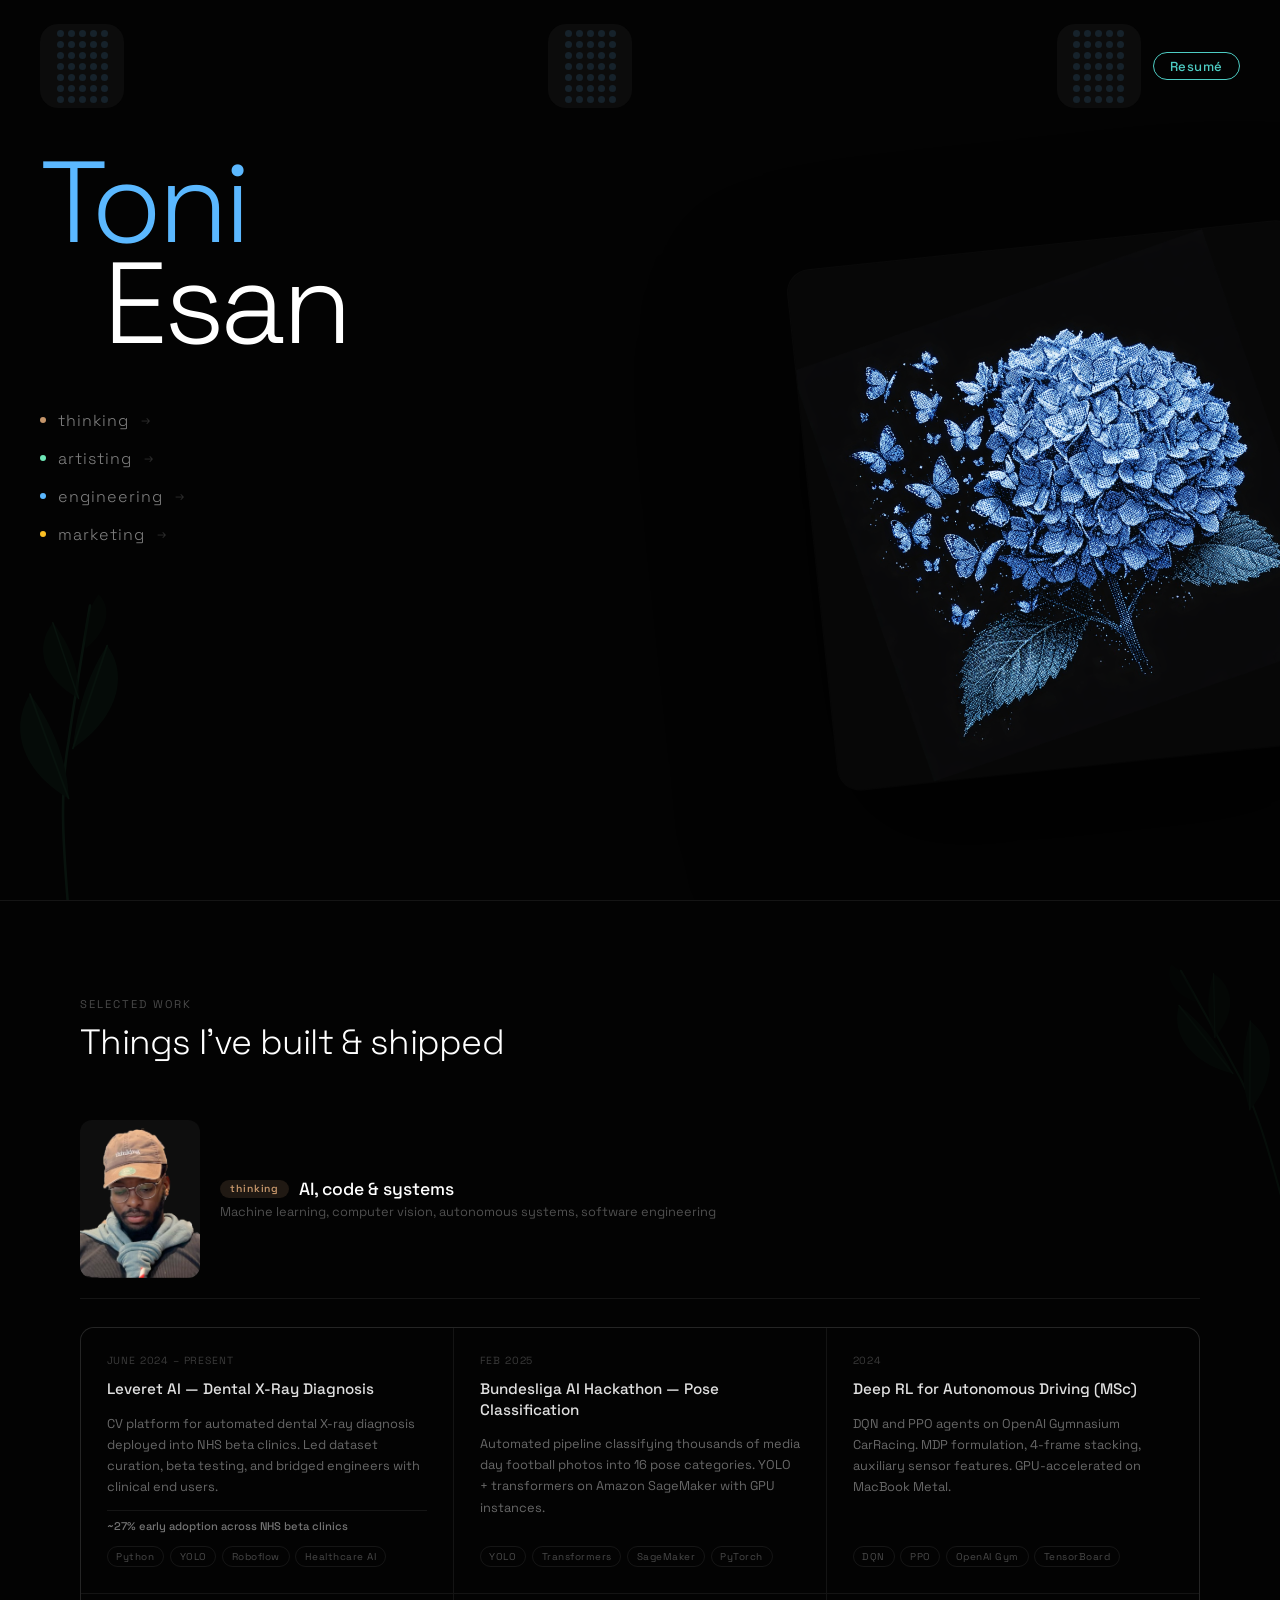
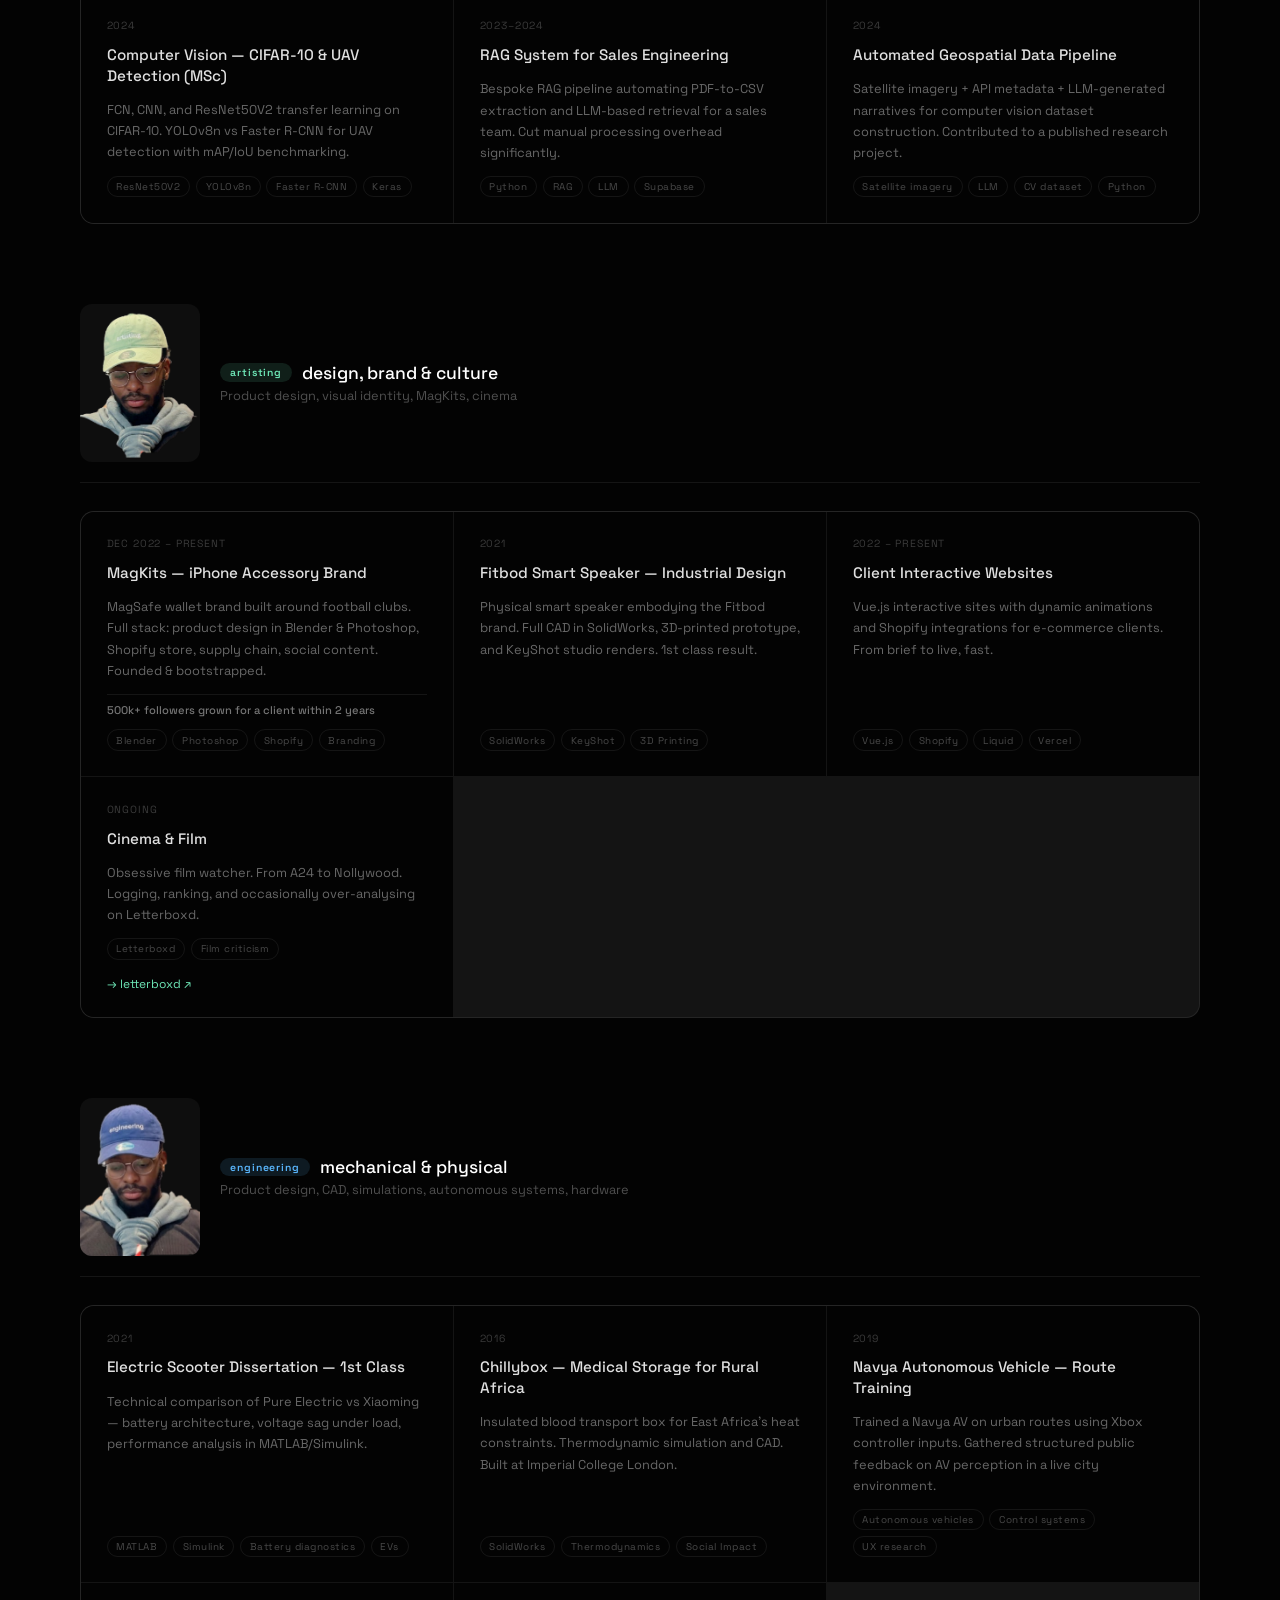
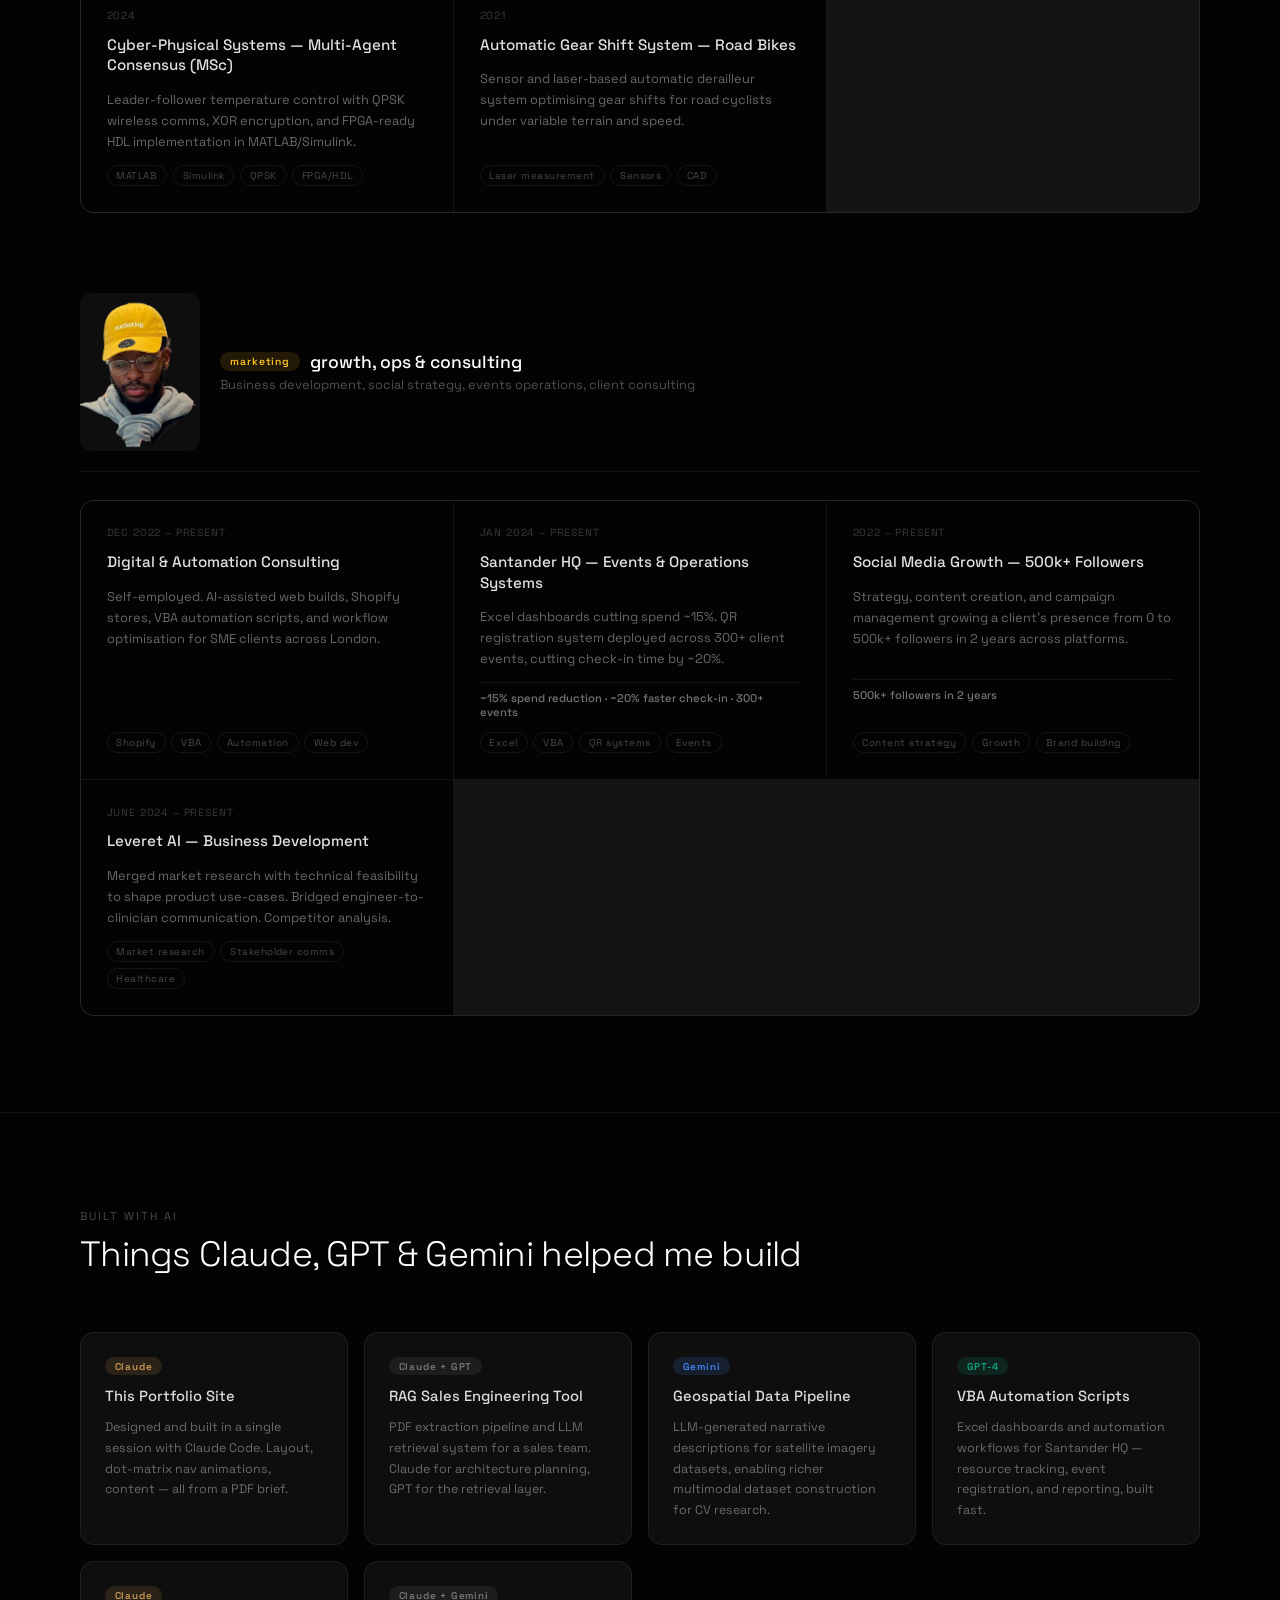
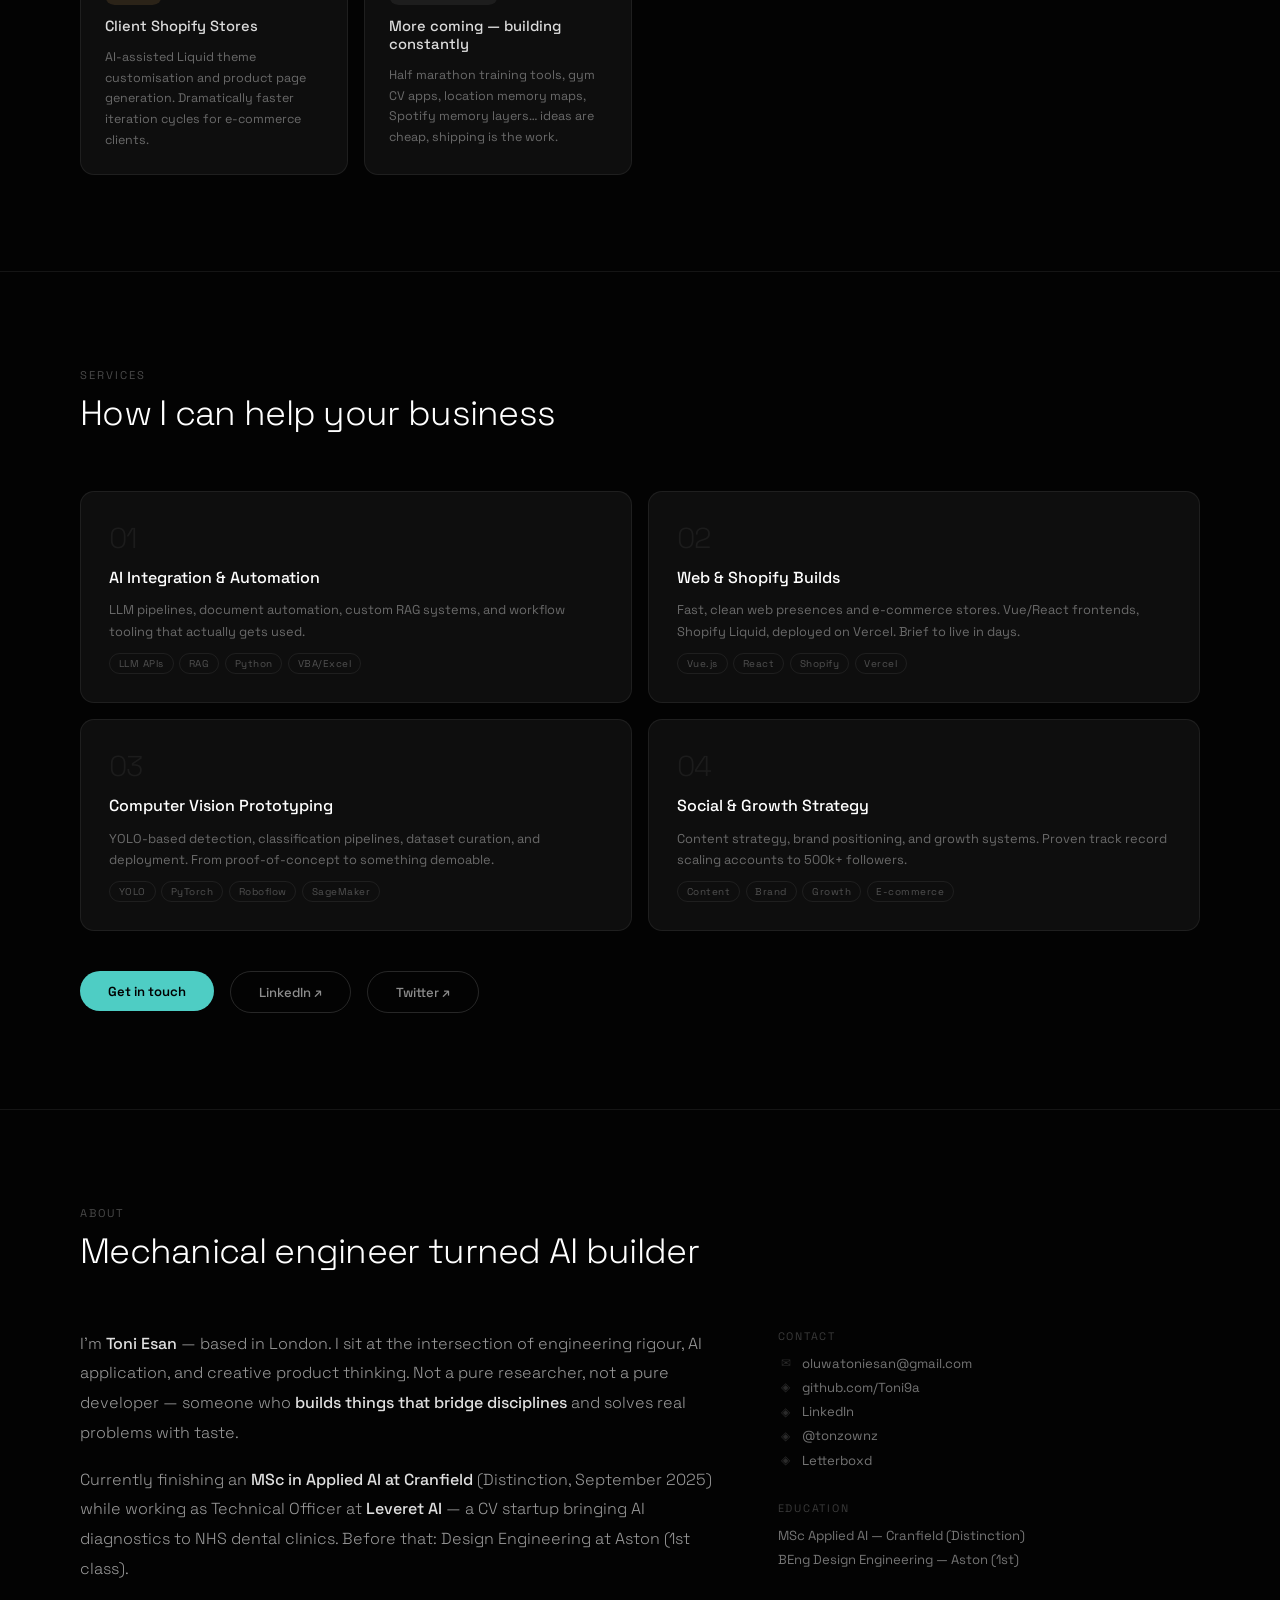
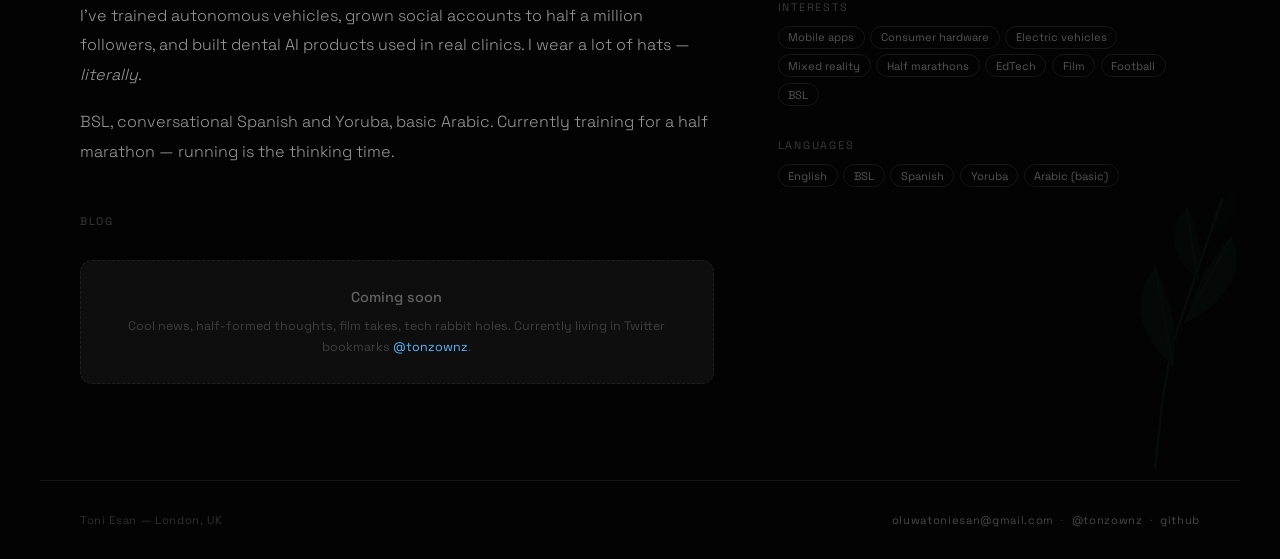
==== index.html @ 62b75888 "Rename index-new.html → index.html for Vercel deployment Co-Authored-By: Claude Sonnet 4.6 <noreply@" ====
<!DOCTYPE html>
<html lang="en">
<head>
  <meta charset="UTF-8">
  <meta name="viewport" content="width=device-width, initial-scale=1.0">
  <title>Toni Esan</title>
  <link rel="preconnect" href="https://fonts.googleapis.com">
  <link rel="preconnect" href="https://fonts.gstatic.com" crossorigin>
  <link href="https://fonts.googleapis.com/css2?family=Space+Grotesk:wght@300;400;500;700&display=swap" rel="stylesheet">
  <style>
    *, *::before, *::after { box-sizing: border-box; margin: 0; padding: 0; }
    html { scroll-behavior: smooth; }
    body {
      background: #030303;
      color: #fff;
      font-family: 'Space Grotesk', sans-serif;
      overflow-x: hidden;
    }
    a { color: inherit; text-decoration: none; }

    :root {
      --cyan:        #5BB8FF;
      --purple:      #C084FC;
      --orange:      #FF6B2B;
      --amber:       #FBBF24;
      --hat-thinking:    #C4956A;
      --hat-artisting:   #6EE7B7;
      --hat-engineering: #5BB8FF;
      --hat-marketing:   #FBBF24;
      --dot:    #5BB8FF;
      --surf:   #0e0e0e;
      --border: rgba(255,255,255,0.07);
    }

    /* ══════════════════════════════════
       LEAF SVG DECORATIONS
    ══════════════════════════════════ */
    .leaf-deco {
      position: absolute;
      pointer-events: none;
      z-index: 0;
    }
    .leaf-hero-bl {
      bottom: -20px; left: -10px;
      width: 200px; opacity: 0.22;
    }
    .leaf-work-tr {
      top: 40px; right: -20px;
      width: 160px; opacity: 0.15;
      transform: scaleX(-1) rotate(20deg);
    }
    .leaf-about-br {
      bottom: 0; right: -10px;
      width: 180px; opacity: 0.15;
      transform: rotate(10deg);
    }

    /* ══════════════════════════════════
       NAV
    ══════════════════════════════════ */
    nav {
      position: fixed;
      top: 0; left: 0; right: 0;
      z-index: 200;
      padding: 1.5rem 2.5rem;
      display: flex;
      align-items: flex-start;
      justify-content: space-between;
    }
    .nav-group { display: flex; flex-direction: column; gap: 0.45rem; }
    .nav-group.row { flex-direction: row; align-items: center; gap: 0.75rem; }

    .nav-pill {
      display: inline-flex; align-items: center;
      height: 28px; padding: 0 1rem;
      border: 1.5px solid #4ECDC4; border-radius: 100px;
      font-family: 'Space Grotesk', sans-serif;
      font-size: 0.77rem; font-weight: 500; color: #4ECDC4;
      letter-spacing: 0.04em; cursor: pointer; background: transparent;
      transition: background 0.2s, color 0.2s;
    }
    .nav-pill:hover { background: rgba(78,205,196,0.12); }

    .dot-tile {
      width: 84px; height: 84px;
      background: #0c0c0c; border-radius: 18px;
      display: flex; align-items: center; justify-content: center;
      cursor: pointer; flex-shrink: 0; transition: background 0.2s;
    }
    .dot-tile:hover { background: #141414; }
    .dot-grid {
      display: grid;
      grid-template-columns: repeat(5, 7px);
      grid-template-rows: repeat(7, 7px);
      gap: 4px;
    }
    .dot {
      width: 7px; height: 7px; border-radius: 50%;
      background: var(--dot); opacity: 0.13;
      transition: opacity 0.18s ease;
    }
    .dot.lit { opacity: 0.92; }

    /* ══════════════════════════════════
       HERO
    ══════════════════════════════════ */
    #hero {
      min-height: 100vh;
      display: grid;
      grid-template-columns: 46% 54%;
      padding-top: 7.5rem;
      overflow: hidden;
      position: relative;
    }

    .hero-left {
      padding: 2rem 0 3rem 2.5rem;
      display: flex; flex-direction: column;
      position: relative; z-index: 1;
    }

    /* ── Name ── */
    .hero-name {
      display: flex;
      flex-direction: column;
      line-height: 0.88;
      letter-spacing: -0.04em;
      font-weight: 300;
      font-size: clamp(3.8rem, 9vw, 7.5rem);
      margin-bottom: 2.5rem;
      user-select: none;
    }
    .n-toni {
      color: var(--cyan);
      position: relative;
      display: inline-block;
    }
    .n-esan {
      color: #ffffff;
      padding-left: 0.55em;
    }
    /* sparkle accent near name */

    /* ── Hero Nav Links (replaces hat cards) ── */
    .hero-nav-links {
      display: flex;
      flex-direction: column;
      gap: 0.1rem;
      margin-top: 0.5rem;
    }
    .hero-nav-link {
      display: inline-flex; align-items: center; gap: 0.75rem;
      cursor: pointer; width: fit-content;
      padding: 0.45rem 0.6rem 0.45rem 0;
      transition: opacity 0.2s;
      border-bottom: 1px solid transparent;
    }
    .hero-nav-link:hover { opacity: 0.65; }
    .hnl-dot { width: 6px; height: 6px; border-radius: 50%; flex-shrink: 0; }
    .hnl-label { font-size: 1rem; font-weight: 300; letter-spacing: 0.06em; color: rgba(255,255,255,0.5); }
    .hnl-arrow { font-size: 0.72rem; color: rgba(255,255,255,0.18); transition: transform 0.2s; }
    .hero-nav-link:hover .hnl-arrow { transform: translateX(4px); }
    .hero-nav-link[data-hat="thinking"]    .hnl-dot { background: var(--hat-thinking); }
    .hero-nav-link[data-hat="artisting"]   .hnl-dot { background: var(--hat-artisting); }
    .hero-nav-link[data-hat="engineering"] .hnl-dot { background: var(--hat-engineering); }
    .hero-nav-link[data-hat="marketing"]   .hnl-dot { background: var(--hat-marketing); }

    /* ── Flower Card ── */
    .hero-right {
      display: flex; align-items: center;
      justify-content: flex-end; overflow: visible;
    }
    .flower-card {
      width: clamp(340px, 40vw, 520px);
      height: clamp(360px, 58vh, 575px);
      flex-shrink: 0; background: #070707;
      border-radius: 22px; overflow: hidden;
      transform: rotate(-6deg) translateX(44px);
      box-shadow: 0 60px 140px rgba(0,0,0,0.75), 0 0 0 1px rgba(255,255,255,0.03);
    }
    .flower-card img { width: 100%; height: 100%; object-fit: cover; display: block; }
    .flower-fallback {
      width: 100%; height: 100%; display: flex;
      align-items: center; justify-content: center;
      background: linear-gradient(155deg, #0b1220 0%, #04080f 100%);
      font-size: 0.72rem; color: rgba(255,255,255,0.08); letter-spacing: 0.14em;
    }

    /* ══════════════════════════════════
       SECTION COMMON
    ══════════════════════════════════ */
    .section {
      max-width: 1200px; margin: 0 auto;
      padding: 6rem 2.5rem;
      position: relative;
    }
    .section-label {
      font-size: 0.7rem; letter-spacing: 0.18em;
      text-transform: uppercase; color: rgba(255,255,255,0.28);
      margin-bottom: 0.5rem;
    }
    .section-title {
      font-size: clamp(1.5rem, 3.2vw, 2.2rem);
      font-weight: 300; letter-spacing: -0.02em;
      margin-bottom: 3.5rem;
    }

    /* ══════════════════════════════════
       WORK — subsections per hat
    ══════════════════════════════════ */
    #work { border-top: 1px solid var(--border); }

    .hat-section { margin-bottom: 5rem; }
    .hat-section:last-child { margin-bottom: 0; }

    .hat-section-header {
      display: flex; align-items: center; gap: 1.25rem;
      margin-bottom: 1.75rem;
      padding-bottom: 1.25rem;
      border-bottom: 1px solid var(--border);
    }
    .hat-thumb {
      width: 120px; height: 158px;
      border-radius: 12px; overflow: hidden;
      background: #0e0e0e; flex-shrink: 0;
    }
    .hat-thumb img { width: 100%; height: 100%; object-fit: cover; }
    .hat-thumb-ph { width: 100%; height: 100%; background: #111; }

    .hat-section-title {
      font-size: 1.1rem; font-weight: 500;
      display: flex; align-items: center; gap: 0.6rem;
    }
    .hat-pill {
      font-size: 0.65rem; font-weight: 600; letter-spacing: 0.08em;
      padding: 0.18rem 0.65rem; border-radius: 100px;
    }
    .hat-pill.thinking    { background: rgba(196,149,106,0.15); color: var(--hat-thinking); }
    .hat-pill.artisting   { background: rgba(110,231,183,0.12); color: var(--hat-artisting); }
    .hat-pill.engineering { background: rgba(91,184,255,0.12);  color: var(--hat-engineering); }
    .hat-pill.marketing   { background: rgba(251,191,36,0.12);  color: var(--hat-marketing); }

    .hat-section-desc {
      font-size: 0.8rem; color: rgba(255,255,255,0.3);
      margin-top: 0.2rem;
    }

    .projects-grid {
      display: grid;
      grid-template-columns: repeat(auto-fill, minmax(280px, 1fr));
      gap: 1px;
      background: var(--border);
      border: 1px solid var(--border);
      border-radius: 14px;
      overflow: hidden;
    }
    .project-card {
      background: #030303; padding: 1.6rem;
      display: flex; flex-direction: column; gap: 0.8rem;
      transition: background 0.2s;
    }
    .project-card:hover { background: #0a0a0a; }
    .card-period { font-size: 0.65rem; color: rgba(255,255,255,0.22); letter-spacing: 0.08em; text-transform: uppercase; }
    .card-title  { font-size: 0.95rem; font-weight: 500; line-height: 1.35; color: rgba(255,255,255,0.88); }
    .card-desc   { font-size: 0.8rem; color: rgba(255,255,255,0.4); line-height: 1.65; }
    .card-metric { font-size: 0.7rem; font-weight: 500; color: rgba(255,255,255,0.45); border-top: 1px solid var(--border); padding-top: 0.5rem; margin-top: auto; }
    .card-tags   { display: flex; flex-wrap: wrap; gap: 0.35rem; margin-top: auto; }
    .tag {
      font-size: 0.62rem; letter-spacing: 0.05em; padding: 0.2rem 0.55rem;
      border-radius: 100px; border: 1px solid rgba(255,255,255,0.07);
      color: rgba(255,255,255,0.28);
    }

    /* ══════════════════════════════════
       AI BUILT
    ══════════════════════════════════ */
    #ai-built { border-top: 1px solid var(--border); overflow: hidden; }
    .ai-grid {
      display: grid;
      grid-template-columns: repeat(auto-fill, minmax(260px, 1fr));
      gap: 1rem;
    }
    .ai-card {
      background: var(--surf); border: 1px solid var(--border);
      border-radius: 14px; padding: 1.5rem;
      display: flex; flex-direction: column; gap: 0.75rem;
    }
    .ai-card-header { display: flex; align-items: center; justify-content: space-between; }
    .ai-badge {
      font-size: 0.62rem; font-weight: 600; letter-spacing: 0.08em;
      padding: 0.18rem 0.6rem; border-radius: 100px;
    }
    .badge-claude  { background: rgba(204,153,85,0.15); color: #CC9955; }
    .badge-gpt    { background: rgba(16,163,127,0.15); color: #10A37F; }
    .badge-gemini { background: rgba(66,133,244,0.15); color: #4285F4; }
    .badge-multi  { background: rgba(200,200,200,0.08); color: rgba(255,255,255,0.4); }
    .ai-card-title { font-size: 0.92rem; font-weight: 500; color: rgba(255,255,255,0.85); }
    .ai-card-desc  { font-size: 0.78rem; color: rgba(255,255,255,0.38); line-height: 1.65; }

    /* ══════════════════════════════════
       CONSULTING
    ══════════════════════════════════ */
    #consulting { border-top: 1px solid var(--border); }
    .consulting-grid {
      display: grid; grid-template-columns: 1fr 1fr; gap: 1rem;
      margin-bottom: 2.5rem;
    }
    .consulting-card {
      background: var(--surf); border: 1px solid var(--border);
      border-radius: 14px; padding: 1.75rem;
      display: flex; flex-direction: column; gap: 0.7rem;
    }
    .consult-num   { font-size: 1.8rem; font-weight: 300; color: rgba(255,255,255,0.06); letter-spacing: -0.04em; }
    .consult-title { font-size: 1rem; font-weight: 500; }
    .consult-desc  { font-size: 0.8rem; color: rgba(255,255,255,0.38); line-height: 1.65; }
    .consult-tags  { display: flex; flex-wrap: wrap; gap: 0.35rem; }

    .cta-row { display: flex; gap: 1rem; flex-wrap: wrap; }
    .btn-primary {
      display: inline-flex; align-items: center;
      padding: 0.7rem 1.75rem; border-radius: 100px;
      background: #4ECDC4; color: #000;
      font-family: 'Space Grotesk', sans-serif;
      font-size: 0.82rem; font-weight: 600; cursor: pointer; border: none;
      transition: opacity 0.2s;
    }
    .btn-primary:hover { opacity: 0.85; }
    .btn-ghost {
      display: inline-flex; align-items: center;
      padding: 0.7rem 1.75rem; border-radius: 100px;
      border: 1px solid rgba(255,255,255,0.14); background: transparent;
      color: rgba(255,255,255,0.55);
      font-family: 'Space Grotesk', sans-serif; font-size: 0.82rem; font-weight: 500;
      cursor: pointer; transition: border-color 0.2s, color 0.2s;
    }
    .btn-ghost:hover { border-color: rgba(255,255,255,0.3); color: #fff; }

    /* ══════════════════════════════════
       ABOUT
    ══════════════════════════════════ */
    #about { border-top: 1px solid var(--border); overflow: hidden; }
    .about-grid {
      display: grid; grid-template-columns: 1.2fr 0.8fr; gap: 4rem;
    }
    .about-bio {
      font-size: 1rem; font-weight: 300; line-height: 1.85;
      color: rgba(255,255,255,0.6);
    }
    .about-bio strong { color: rgba(255,255,255,0.88); font-weight: 500; }
    .about-bio p + p { margin-top: 1.1rem; }

    .side-label {
      font-size: 0.68rem; letter-spacing: 0.16em; text-transform: uppercase;
      color: rgba(255,255,255,0.22); margin-bottom: 0.75rem;
    }
    .contact-links { display: flex; flex-direction: column; gap: 0.45rem; }
    .contact-link {
      font-size: 0.82rem; color: rgba(255,255,255,0.45);
      display: flex; align-items: center; gap: 0.55rem; transition: color 0.2s;
    }
    .contact-link:hover { color: var(--cyan); }
    .cl-icon { opacity: 0.35; font-size: 0.75rem; width: 16px; text-align: center; }

    .tags-list { display: flex; flex-wrap: wrap; gap: 0.35rem; }
    .interest-tag {
      font-size: 0.7rem; padding: 0.22rem 0.6rem;
      border-radius: 100px; border: 1px solid rgba(255,255,255,0.07);
      color: rgba(255,255,255,0.32);
    }
    .blog-ph {
      background: var(--surf); border: 1px dashed rgba(255,255,255,0.07);
      border-radius: 12px; padding: 1.5rem; text-align: center; margin-top: 2rem;
    }
    .blog-ph p { font-size: 0.78rem; color: rgba(255,255,255,0.2); line-height: 1.7; }

    /* ══════════════════════════════════
       FOOTER
    ══════════════════════════════════ */
    footer {
      border-top: 1px solid var(--border);
      padding: 2rem 2.5rem;
      max-width: 1200px; margin: 0 auto;
      display: flex; align-items: center; justify-content: space-between;
    }
    footer p { font-size: 0.7rem; color: rgba(255,255,255,0.18); letter-spacing: 0.06em; }
    footer a { color: rgba(255,255,255,0.28); transition: color 0.2s; }
    footer a:hover { color: var(--cyan); }

    /* about side spacing */
    .about-side { display: flex; flex-direction: column; gap: 2rem; }
  </style>
</head>
<body>

<!-- ══════ LEAF SVG DEFS (reusable) ══════ -->
<!-- bottom-left branch -->
<svg xmlns="http://www.w3.org/2000/svg" style="display:none">
  <symbol id="leaf-branch" viewBox="0 0 140 240">
    <g fill="none" stroke-linecap="round" stroke-linejoin="round">
      <!-- stem -->
      <path d="M55 235 C52 195 48 155 55 115 C60 80 65 50 70 20" stroke="#1a4a30" stroke-width="1.8"/>
      <!-- leaf L1 -->
      <path d="M55 155 C25 138 12 108 28 82 C48 108 55 138 55 155Z" fill="#0e2a1c"/>
      <path d="M55 155 L28 82" stroke="#1a4a30" stroke-width="1.2"/>
      <!-- leaf R1 -->
      <path d="M58 120 C88 100 98 70 82 48 C66 72 60 100 58 120Z" fill="#0e2a1c"/>
      <path d="M58 120 L82 48" stroke="#1a4a30" stroke-width="1.2"/>
      <!-- leaf L2 (upper) -->
      <path d="M62 85 C38 72 30 50 44 32 C60 52 63 72 62 85Z" fill="#0e2a1c" opacity="0.7"/>
      <path d="M62 85 L44 32" stroke="#1a4a30" stroke-width="1"/>
      <!-- tiny top leaf -->
      <path d="M67 50 C82 38 86 22 76 12 C66 26 65 40 67 50Z" fill="#0e2a1c" opacity="0.5"/>
    </g>
  </symbol>
</svg>

<!-- ══════ NAV ══════ -->
<nav>
  <div class="nav-group">
    <div class="dot-tile" data-pattern="E" onclick="navTo('work')"></div>
  </div>
  <div class="nav-group" style="align-items:center">
    <div class="dot-tile" data-pattern="i" onclick="navTo('about')"></div>
  </div>
  <div class="nav-group row">
    <div class="dot-tile" data-pattern="heart" onclick="window.location.href='blog.html'"></div>
    <a href="context/Toni Esan CV_MLx.pdf" target="_blank">
      <button class="nav-pill" style="font-size:0.82rem">Resumé</button>
    </a>
  </div>
</nav>

<!-- ══════ HERO ══════ -->
<section id="hero">
  <!-- bottom-left leaf -->
  <svg class="leaf-deco leaf-hero-bl" viewBox="0 0 140 240" xmlns="http://www.w3.org/2000/svg" aria-hidden="true">
    <use href="#leaf-branch"/>
  </svg>

  <div class="hero-left">
    <h1 class="hero-name">
      <span class="n-toni">Toni</span>
      <span class="n-esan">Esan</span>
    </h1>

    <div class="hero-nav-links">
      <div class="hero-nav-link" data-hat="thinking" onclick="navTo('thinking')">
        <span class="hnl-dot"></span>
        <span class="hnl-label">thinking</span>
        <span class="hnl-arrow">→</span>
      </div>
      <div class="hero-nav-link" data-hat="artisting" onclick="navTo('artisting')">
        <span class="hnl-dot"></span>
        <span class="hnl-label">artisting</span>
        <span class="hnl-arrow">→</span>
      </div>
      <div class="hero-nav-link" data-hat="engineering" onclick="navTo('engineering')">
        <span class="hnl-dot"></span>
        <span class="hnl-label">engineering</span>
        <span class="hnl-arrow">→</span>
      </div>
      <div class="hero-nav-link" data-hat="marketing" onclick="navTo('marketing')">
        <span class="hnl-dot"></span>
        <span class="hnl-label">marketing</span>
        <span class="hnl-arrow">→</span>
      </div>
    </div>
  </div>

  <div class="hero-right">
    <div class="flower-card">
      <img src="assetsforsite/hyrdangea.png" alt="Hydrangea"
        onerror="this.outerHTML='<div class=flower-fallback>hydrangea</div>'">
    </div>
  </div>
</section>

<!-- ══════ WORK ══════ -->
<div id="work" style="border-top:1px solid var(--border); position:relative; overflow:hidden;">
  <svg class="leaf-deco leaf-work-tr" viewBox="0 0 140 240" xmlns="http://www.w3.org/2000/svg" aria-hidden="true">
    <use href="#leaf-branch"/>
  </svg>
  <div class="section">
    <p class="section-label">Selected work</p>
    <h2 class="section-title">Things I've built &amp; shipped</h2>

    <!-- THINKING -->
    <div class="hat-section" id="thinking">
      <div class="hat-section-header">
        <div class="hat-thumb">
          <img src="assetsforsite/thinking_hat.png" alt=""
            onerror="this.outerHTML='<div class=hat-thumb-ph></div>'">
        </div>
        <div>
          <h3 class="hat-section-title">
            <span class="hat-pill thinking">thinking</span>
            AI, code &amp; systems
          </h3>
          <p class="hat-section-desc">Machine learning, computer vision, autonomous systems, software engineering</p>
        </div>
      </div>
      <div class="projects-grid">
        <div class="project-card">
          <p class="card-period">June 2024 – Present</p>
          <h3 class="card-title">Leveret AI — Dental X-Ray Diagnosis</h3>
          <p class="card-desc">CV platform for automated dental X-ray diagnosis deployed into NHS beta clinics. Led dataset curation, beta testing, and bridged engineers with clinical end users.</p>
          <p class="card-metric">~27% early adoption across NHS beta clinics</p>
          <div class="card-tags"><span class="tag">Python</span><span class="tag">YOLO</span><span class="tag">Roboflow</span><span class="tag">Healthcare AI</span></div>
        </div>
        <div class="project-card">
          <p class="card-period">Feb 2025</p>
          <h3 class="card-title">Bundesliga AI Hackathon — Pose Classification</h3>
          <p class="card-desc">Automated pipeline classifying thousands of media day football photos into 16 pose categories. YOLO + transformers on Amazon SageMaker with GPU instances.</p>
          <div class="card-tags"><span class="tag">YOLO</span><span class="tag">Transformers</span><span class="tag">SageMaker</span><span class="tag">PyTorch</span></div>
        </div>
        <div class="project-card">
          <p class="card-period">2024</p>
          <h3 class="card-title">Deep RL for Autonomous Driving (MSc)</h3>
          <p class="card-desc">DQN and PPO agents on OpenAI Gymnasium CarRacing. MDP formulation, 4-frame stacking, auxiliary sensor features. GPU-accelerated on MacBook Metal.</p>
          <div class="card-tags"><span class="tag">DQN</span><span class="tag">PPO</span><span class="tag">OpenAI Gym</span><span class="tag">TensorBoard</span></div>
        </div>
        <div class="project-card">
          <p class="card-period">2024</p>
          <h3 class="card-title">Computer Vision — CIFAR-10 &amp; UAV Detection (MSc)</h3>
          <p class="card-desc">FCN, CNN, and ResNet50V2 transfer learning on CIFAR-10. YOLOv8n vs Faster R-CNN for UAV detection with mAP/IoU benchmarking.</p>
          <div class="card-tags"><span class="tag">ResNet50V2</span><span class="tag">YOLOv8n</span><span class="tag">Faster R-CNN</span><span class="tag">Keras</span></div>
        </div>
        <div class="project-card">
          <p class="card-period">2023–2024</p>
          <h3 class="card-title">RAG System for Sales Engineering</h3>
          <p class="card-desc">Bespoke RAG pipeline automating PDF-to-CSV extraction and LLM-based retrieval for a sales team. Cut manual processing overhead significantly.</p>
          <div class="card-tags"><span class="tag">Python</span><span class="tag">RAG</span><span class="tag">LLM</span><span class="tag">Supabase</span></div>
        </div>
        <div class="project-card">
          <p class="card-period">2024</p>
          <h3 class="card-title">Automated Geospatial Data Pipeline</h3>
          <p class="card-desc">Satellite imagery + API metadata + LLM-generated narratives for computer vision dataset construction. Contributed to a published research project.</p>
          <div class="card-tags"><span class="tag">Satellite imagery</span><span class="tag">LLM</span><span class="tag">CV dataset</span><span class="tag">Python</span></div>
        </div>
      </div>
    </div>

    <!-- ARTISTING -->
    <div class="hat-section" id="artisting">
      <div class="hat-section-header">
        <div class="hat-thumb">
          <img src="assetsforsite/artisting_hat.png" alt=""
            onerror="this.outerHTML='<div class=hat-thumb-ph></div>'">
        </div>
        <div>
          <h3 class="hat-section-title">
            <span class="hat-pill artisting">artisting</span>
            design, brand &amp; culture
          </h3>
          <p class="hat-section-desc">Product design, visual identity, MagKits, cinema</p>
        </div>
      </div>
      <div class="projects-grid">
        <div class="project-card">
          <p class="card-period">Dec 2022 – Present</p>
          <h3 class="card-title">MagKits — iPhone Accessory Brand</h3>
          <p class="card-desc">MagSafe wallet brand built around football clubs. Full stack: product design in Blender &amp; Photoshop, Shopify store, supply chain, social content. Founded &amp; bootstrapped.</p>
          <p class="card-metric">500k+ followers grown for a client within 2 years</p>
          <div class="card-tags"><span class="tag">Blender</span><span class="tag">Photoshop</span><span class="tag">Shopify</span><span class="tag">Branding</span></div>
        </div>
        <div class="project-card">
          <p class="card-period">2021</p>
          <h3 class="card-title">Fitbod Smart Speaker — Industrial Design</h3>
          <p class="card-desc">Physical smart speaker embodying the Fitbod brand. Full CAD in SolidWorks, 3D-printed prototype, and KeyShot studio renders. 1st class result.</p>
          <div class="card-tags"><span class="tag">SolidWorks</span><span class="tag">KeyShot</span><span class="tag">3D Printing</span></div>
        </div>
        <div class="project-card">
          <p class="card-period">2022 – Present</p>
          <h3 class="card-title">Client Interactive Websites</h3>
          <p class="card-desc">Vue.js interactive sites with dynamic animations and Shopify integrations for e-commerce clients. From brief to live, fast.</p>
          <div class="card-tags"><span class="tag">Vue.js</span><span class="tag">Shopify</span><span class="tag">Liquid</span><span class="tag">Vercel</span></div>
        </div>
        <div class="project-card">
          <p class="card-period">Ongoing</p>
          <h3 class="card-title">Cinema &amp; Film</h3>
          <p class="card-desc">Obsessive film watcher. From A24 to Nollywood. Logging, ranking, and occasionally over-analysing on Letterboxd.</p>
          <div class="card-tags"><span class="tag">Letterboxd</span><span class="tag">Film criticism</span></div>
          <a href="https://boxd.it/5YsGb" target="_blank" style="font-size:0.75rem;color:var(--hat-artisting);margin-top:0.2rem;display:inline-block;">→ letterboxd ↗</a>
        </div>
      </div>
    </div>

    <!-- ENGINEERING -->
    <div class="hat-section" id="engineering">
      <div class="hat-section-header">
        <div class="hat-thumb">
          <img src="assetsforsite/engineering_hat.png" alt=""
            onerror="this.outerHTML='<div class=hat-thumb-ph></div>'">
        </div>
        <div>
          <h3 class="hat-section-title">
            <span class="hat-pill engineering">engineering</span>
            mechanical &amp; physical
          </h3>
          <p class="hat-section-desc">Product design, CAD, simulations, autonomous systems, hardware</p>
        </div>
      </div>
      <div class="projects-grid">
        <div class="project-card">
          <p class="card-period">2021</p>
          <h3 class="card-title">Electric Scooter Dissertation — 1st Class</h3>
          <p class="card-desc">Technical comparison of Pure Electric vs Xiaoming — battery architecture, voltage sag under load, performance analysis in MATLAB/Simulink.</p>
          <div class="card-tags"><span class="tag">MATLAB</span><span class="tag">Simulink</span><span class="tag">Battery diagnostics</span><span class="tag">EVs</span></div>
        </div>
        <div class="project-card">
          <p class="card-period">2016</p>
          <h3 class="card-title">Chillybox — Medical Storage for Rural Africa</h3>
          <p class="card-desc">Insulated blood transport box for East Africa's heat constraints. Thermodynamic simulation and CAD. Built at Imperial College London.</p>
          <div class="card-tags"><span class="tag">SolidWorks</span><span class="tag">Thermodynamics</span><span class="tag">Social Impact</span></div>
        </div>
        <div class="project-card">
          <p class="card-period">2019</p>
          <h3 class="card-title">Navya Autonomous Vehicle — Route Training</h3>
          <p class="card-desc">Trained a Navya AV on urban routes using Xbox controller inputs. Gathered structured public feedback on AV perception in a live city environment.</p>
          <div class="card-tags"><span class="tag">Autonomous vehicles</span><span class="tag">Control systems</span><span class="tag">UX research</span></div>
        </div>
        <div class="project-card">
          <p class="card-period">2024</p>
          <h3 class="card-title">Cyber-Physical Systems — Multi-Agent Consensus (MSc)</h3>
          <p class="card-desc">Leader-follower temperature control with QPSK wireless comms, XOR encryption, and FPGA-ready HDL implementation in MATLAB/Simulink.</p>
          <div class="card-tags"><span class="tag">MATLAB</span><span class="tag">Simulink</span><span class="tag">QPSK</span><span class="tag">FPGA/HDL</span></div>
        </div>
        <div class="project-card">
          <p class="card-period">2021</p>
          <h3 class="card-title">Automatic Gear Shift System — Road Bikes</h3>
          <p class="card-desc">Sensor and laser-based automatic derailleur system optimising gear shifts for road cyclists under variable terrain and speed.</p>
          <div class="card-tags"><span class="tag">Laser measurement</span><span class="tag">Sensors</span><span class="tag">CAD</span></div>
        </div>
      </div>
    </div>

    <!-- MARKETING -->
    <div class="hat-section" id="marketing">
      <div class="hat-section-header">
        <div class="hat-thumb">
          <img src="assetsforsite/marketing_hat.png" alt=""
            onerror="this.outerHTML='<div class=hat-thumb-ph></div>'">
        </div>
        <div>
          <h3 class="hat-section-title">
            <span class="hat-pill marketing">marketing</span>
            growth, ops &amp; consulting
          </h3>
          <p class="hat-section-desc">Business development, social strategy, events operations, client consulting</p>
        </div>
      </div>
      <div class="projects-grid">
        <div class="project-card">
          <p class="card-period">Dec 2022 – Present</p>
          <h3 class="card-title">Digital &amp; Automation Consulting</h3>
          <p class="card-desc">Self-employed. AI-assisted web builds, Shopify stores, VBA automation scripts, and workflow optimisation for SME clients across London.</p>
          <div class="card-tags"><span class="tag">Shopify</span><span class="tag">VBA</span><span class="tag">Automation</span><span class="tag">Web dev</span></div>
        </div>
        <div class="project-card">
          <p class="card-period">Jan 2024 – Present</p>
          <h3 class="card-title">Santander HQ — Events &amp; Operations Systems</h3>
          <p class="card-desc">Excel dashboards cutting spend ~15%. QR registration system deployed across 300+ client events, cutting check-in time by ~20%.</p>
          <p class="card-metric">~15% spend reduction · ~20% faster check-in · 300+ events</p>
          <div class="card-tags"><span class="tag">Excel</span><span class="tag">VBA</span><span class="tag">QR systems</span><span class="tag">Events</span></div>
        </div>
        <div class="project-card">
          <p class="card-period">2022 – Present</p>
          <h3 class="card-title">Social Media Growth — 500k+ Followers</h3>
          <p class="card-desc">Strategy, content creation, and campaign management growing a client's presence from 0 to 500k+ followers in 2 years across platforms.</p>
          <p class="card-metric">500k+ followers in 2 years</p>
          <div class="card-tags"><span class="tag">Content strategy</span><span class="tag">Growth</span><span class="tag">Brand building</span></div>
        </div>
        <div class="project-card">
          <p class="card-period">June 2024 – Present</p>
          <h3 class="card-title">Leveret AI — Business Development</h3>
          <p class="card-desc">Merged market research with technical feasibility to shape product use-cases. Bridged engineer-to-clinician communication. Competitor analysis.</p>
          <div class="card-tags"><span class="tag">Market research</span><span class="tag">Stakeholder comms</span><span class="tag">Healthcare</span></div>
        </div>
      </div>
    </div>

  </div><!-- /section -->
</div>

<!-- ══════ AI BUILT ══════ -->
<section id="ai-built" style="border-top:1px solid var(--border)">
  <div class="section">
    <p class="section-label">Built with AI</p>
    <h2 class="section-title">Things Claude, GPT &amp; Gemini helped me build</h2>
    <div class="ai-grid">
      <div class="ai-card">
        <div class="ai-card-header"><span class="ai-badge badge-claude">Claude</span></div>
        <h3 class="ai-card-title">This Portfolio Site</h3>
        <p class="ai-card-desc">Designed and built in a single session with Claude Code. Layout, dot-matrix nav animations, content — all from a PDF brief.</p>
      </div>
      <div class="ai-card">
        <div class="ai-card-header"><span class="ai-badge badge-multi">Claude + GPT</span></div>
        <h3 class="ai-card-title">RAG Sales Engineering Tool</h3>
        <p class="ai-card-desc">PDF extraction pipeline and LLM retrieval system for a sales team. Claude for architecture planning, GPT for the retrieval layer.</p>
      </div>
      <div class="ai-card">
        <div class="ai-card-header"><span class="ai-badge badge-gemini">Gemini</span></div>
        <h3 class="ai-card-title">Geospatial Data Pipeline</h3>
        <p class="ai-card-desc">LLM-generated narrative descriptions for satellite imagery datasets, enabling richer multimodal dataset construction for CV research.</p>
      </div>
      <div class="ai-card">
        <div class="ai-card-header"><span class="ai-badge badge-gpt">GPT-4</span></div>
        <h3 class="ai-card-title">VBA Automation Scripts</h3>
        <p class="ai-card-desc">Excel dashboards and automation workflows for Santander HQ — resource tracking, event registration, and reporting, built fast.</p>
      </div>
      <div class="ai-card">
        <div class="ai-card-header"><span class="ai-badge badge-claude">Claude</span></div>
        <h3 class="ai-card-title">Client Shopify Stores</h3>
        <p class="ai-card-desc">AI-assisted Liquid theme customisation and product page generation. Dramatically faster iteration cycles for e-commerce clients.</p>
      </div>
      <div class="ai-card">
        <div class="ai-card-header"><span class="ai-badge badge-multi">Claude + Gemini</span></div>
        <h3 class="ai-card-title">More coming — building constantly</h3>
        <p class="ai-card-desc">Half marathon training tools, gym CV apps, location memory maps, Spotify memory layers… ideas are cheap, shipping is the work.</p>
      </div>
    </div>
  </div>
</section>

<!-- ══════ CONSULTING ══════ -->
<section id="consulting" style="border-top:1px solid var(--border)">
  <div class="section">
    <p class="section-label">Services</p>
    <h2 class="section-title">How I can help your business</h2>
    <div class="consulting-grid">
      <div class="consulting-card">
        <p class="consult-num">01</p>
        <h3 class="consult-title">AI Integration &amp; Automation</h3>
        <p class="consult-desc">LLM pipelines, document automation, custom RAG systems, and workflow tooling that actually gets used.</p>
        <div class="consult-tags"><span class="tag">LLM APIs</span><span class="tag">RAG</span><span class="tag">Python</span><span class="tag">VBA/Excel</span></div>
      </div>
      <div class="consulting-card">
        <p class="consult-num">02</p>
        <h3 class="consult-title">Web &amp; Shopify Builds</h3>
        <p class="consult-desc">Fast, clean web presences and e-commerce stores. Vue/React frontends, Shopify Liquid, deployed on Vercel. Brief to live in days.</p>
        <div class="consult-tags"><span class="tag">Vue.js</span><span class="tag">React</span><span class="tag">Shopify</span><span class="tag">Vercel</span></div>
      </div>
      <div class="consulting-card">
        <p class="consult-num">03</p>
        <h3 class="consult-title">Computer Vision Prototyping</h3>
        <p class="consult-desc">YOLO-based detection, classification pipelines, dataset curation, and deployment. From proof-of-concept to something demoable.</p>
        <div class="consult-tags"><span class="tag">YOLO</span><span class="tag">PyTorch</span><span class="tag">Roboflow</span><span class="tag">SageMaker</span></div>
      </div>
      <div class="consulting-card">
        <p class="consult-num">04</p>
        <h3 class="consult-title">Social &amp; Growth Strategy</h3>
        <p class="consult-desc">Content strategy, brand positioning, and growth systems. Proven track record scaling accounts to 500k+ followers.</p>
        <div class="consult-tags"><span class="tag">Content</span><span class="tag">Brand</span><span class="tag">Growth</span><span class="tag">E-commerce</span></div>
      </div>
    </div>
    <div class="cta-row">
      <a href="mailto:oluwatoniesan@gmail.com"><button class="btn-primary">Get in touch</button></a>
      <a href="https://www.linkedin.com/in/toni-esan" target="_blank"><button class="btn-ghost">LinkedIn ↗</button></a>
      <a href="https://x.com/tonzownz" target="_blank"><button class="btn-ghost">Twitter ↗</button></a>
    </div>
  </div>
</section>

<!-- ══════ ABOUT ══════ -->
<section id="about" style="border-top:1px solid var(--border); position:relative; overflow:hidden">
  <svg class="leaf-deco leaf-about-br" viewBox="0 0 140 240" xmlns="http://www.w3.org/2000/svg" aria-hidden="true">
    <use href="#leaf-branch"/>
  </svg>
  <div class="section">
    <p class="section-label">About</p>
    <h2 class="section-title">Mechanical engineer turned AI builder</h2>
    <div class="about-grid">
      <div>
        <div class="about-bio">
          <p>I'm <strong>Toni Esan</strong> — based in London. I sit at the intersection of engineering rigour, AI application, and creative product thinking. Not a pure researcher, not a pure developer — someone who <strong>builds things that bridge disciplines</strong> and solves real problems with taste.</p>
          <p>Currently finishing an <strong>MSc in Applied AI at Cranfield</strong> (Distinction, September 2025) while working as Technical Officer at <strong>Leveret AI</strong> — a CV startup bringing AI diagnostics to NHS dental clinics. Before that: Design Engineering at Aston (1st class).</p>
          <p>I've trained autonomous vehicles, grown social accounts to half a million followers, and built dental AI products used in real clinics. I wear a lot of hats — <em>literally</em>.</p>
          <p>BSL, conversational Spanish and Yoruba, basic Arabic. Currently training for a half marathon — running is the thinking time.</p>
        </div>
        <div style="margin-top:3rem;">
          <p class="side-label" style="margin-bottom:0.75rem">Blog</p>
          <div class="blog-ph">
          <p style="font-size:0.9rem;color:rgba(255,255,255,0.35);font-weight:500;margin-bottom:0.4rem">Coming soon</p>
          <p>Cool news, half-formed thoughts, film takes, tech rabbit holes. Currently living in Twitter bookmarks <a href="https://x.com/tonzownz" style="color:var(--cyan)">@tonzownz</a>.</p>
        </div>
        </div>
      </div>
      <div class="about-side">
        <div>
          <p class="side-label">Contact</p>
          <div class="contact-links">
            <a class="contact-link" href="mailto:oluwatoniesan@gmail.com"><span class="cl-icon">✉</span>oluwatoniesan@gmail.com</a>
            <a class="contact-link" href="https://github.com/Toni9a" target="_blank"><span class="cl-icon">◈</span>github.com/Toni9a</a>
            <a class="contact-link" href="https://www.linkedin.com/in/toni-esan" target="_blank"><span class="cl-icon">◈</span>LinkedIn</a>
            <a class="contact-link" href="https://x.com/tonzownz" target="_blank"><span class="cl-icon">◈</span>@tonzownz</a>
            <a class="contact-link" href="https://boxd.it/5YsGb" target="_blank"><span class="cl-icon">◈</span>Letterboxd</a>
          </div>
        </div>
        <div>
          <p class="side-label">Education</p>
          <div class="contact-links">
            <span class="contact-link" style="cursor:default">MSc Applied AI — Cranfield (Distinction)</span>
            <span class="contact-link" style="cursor:default">BEng Design Engineering — Aston (1st)</span>
          </div>
        </div>
        <div>
          <p class="side-label">Interests</p>
          <div class="tags-list">
            <span class="interest-tag">Mobile apps</span><span class="interest-tag">Consumer hardware</span>
            <span class="interest-tag">Electric vehicles</span><span class="interest-tag">Mixed reality</span>
            <span class="interest-tag">Half marathons</span><span class="interest-tag">EdTech</span>
            <span class="interest-tag">Film</span><span class="interest-tag">Football</span><span class="interest-tag">BSL</span>
          </div>
        </div>
        <div>
          <p class="side-label">Languages</p>
          <div class="tags-list">
            <span class="interest-tag">English</span><span class="interest-tag">BSL</span>
            <span class="interest-tag">Spanish</span><span class="interest-tag">Yoruba</span><span class="interest-tag">Arabic (basic)</span>
          </div>
        </div>
      </div>
    </div>
  </div>
</section>

<!-- ══════ FOOTER ══════ -->
<footer>
  <p>Toni Esan — London, UK</p>
  <p>
    <a href="mailto:oluwatoniesan@gmail.com">oluwatoniesan@gmail.com</a>
    &nbsp;·&nbsp;
    <a href="https://x.com/tonzownz" target="_blank">@tonzownz</a>
    &nbsp;·&nbsp;
    <a href="https://github.com/Toni9a" target="_blank">github</a>
  </p>
</footer>

<script>
  // ── Nav scroll (renamed to avoid conflict with window.scrollTo) ─────
  function navTo(id) {
    const el = document.getElementById(id);
    if (el) el.scrollIntoView({ behavior: 'smooth', block: 'start' });
  }

  // ── DOT MATRIX ────────────────────────────────────────────────────
  const PATTERNS = {
    E:     [1,1,1,1,1, 1,0,0,0,0, 1,0,0,0,0, 1,1,1,1,0, 1,0,0,0,0, 1,0,0,0,0, 1,1,1,1,1],
    i:     [0,0,1,0,0, 0,0,0,0,0, 0,0,1,0,0, 0,0,1,0,0, 0,0,1,0,0, 0,0,1,0,0, 0,1,1,1,0],
    heart: [0,1,0,1,0, 1,1,1,1,1, 1,1,1,1,1, 0,1,1,1,0, 0,0,1,0,0, 0,0,0,0,0, 0,0,0,0,0],
  };

  document.querySelectorAll('.dot-tile').forEach(tile => {
    const pattern = PATTERNS[tile.dataset.pattern];
    if (!pattern) return;
    const grid = document.createElement('div');
    grid.className = 'dot-grid';
    pattern.forEach(active => {
      const d = document.createElement('span');
      d.className = 'dot'; d.dataset.active = active;
      grid.appendChild(d);
    });
    tile.appendChild(grid);

    tile.addEventListener('mouseenter', () => {
      [...grid.querySelectorAll('.dot')]
        .filter(d => d.dataset.active === '1')
        .forEach((d, i) => setTimeout(() => d.classList.add('lit'), i * 16));
    });
    tile.addEventListener('mouseleave', () => {
      [...grid.querySelectorAll('.dot')]
        .filter(d => d.dataset.active === '1')
        .forEach((d, i) => setTimeout(() => d.classList.remove('lit'), i * 10));
    });
  });
</script>
</body>
</html>
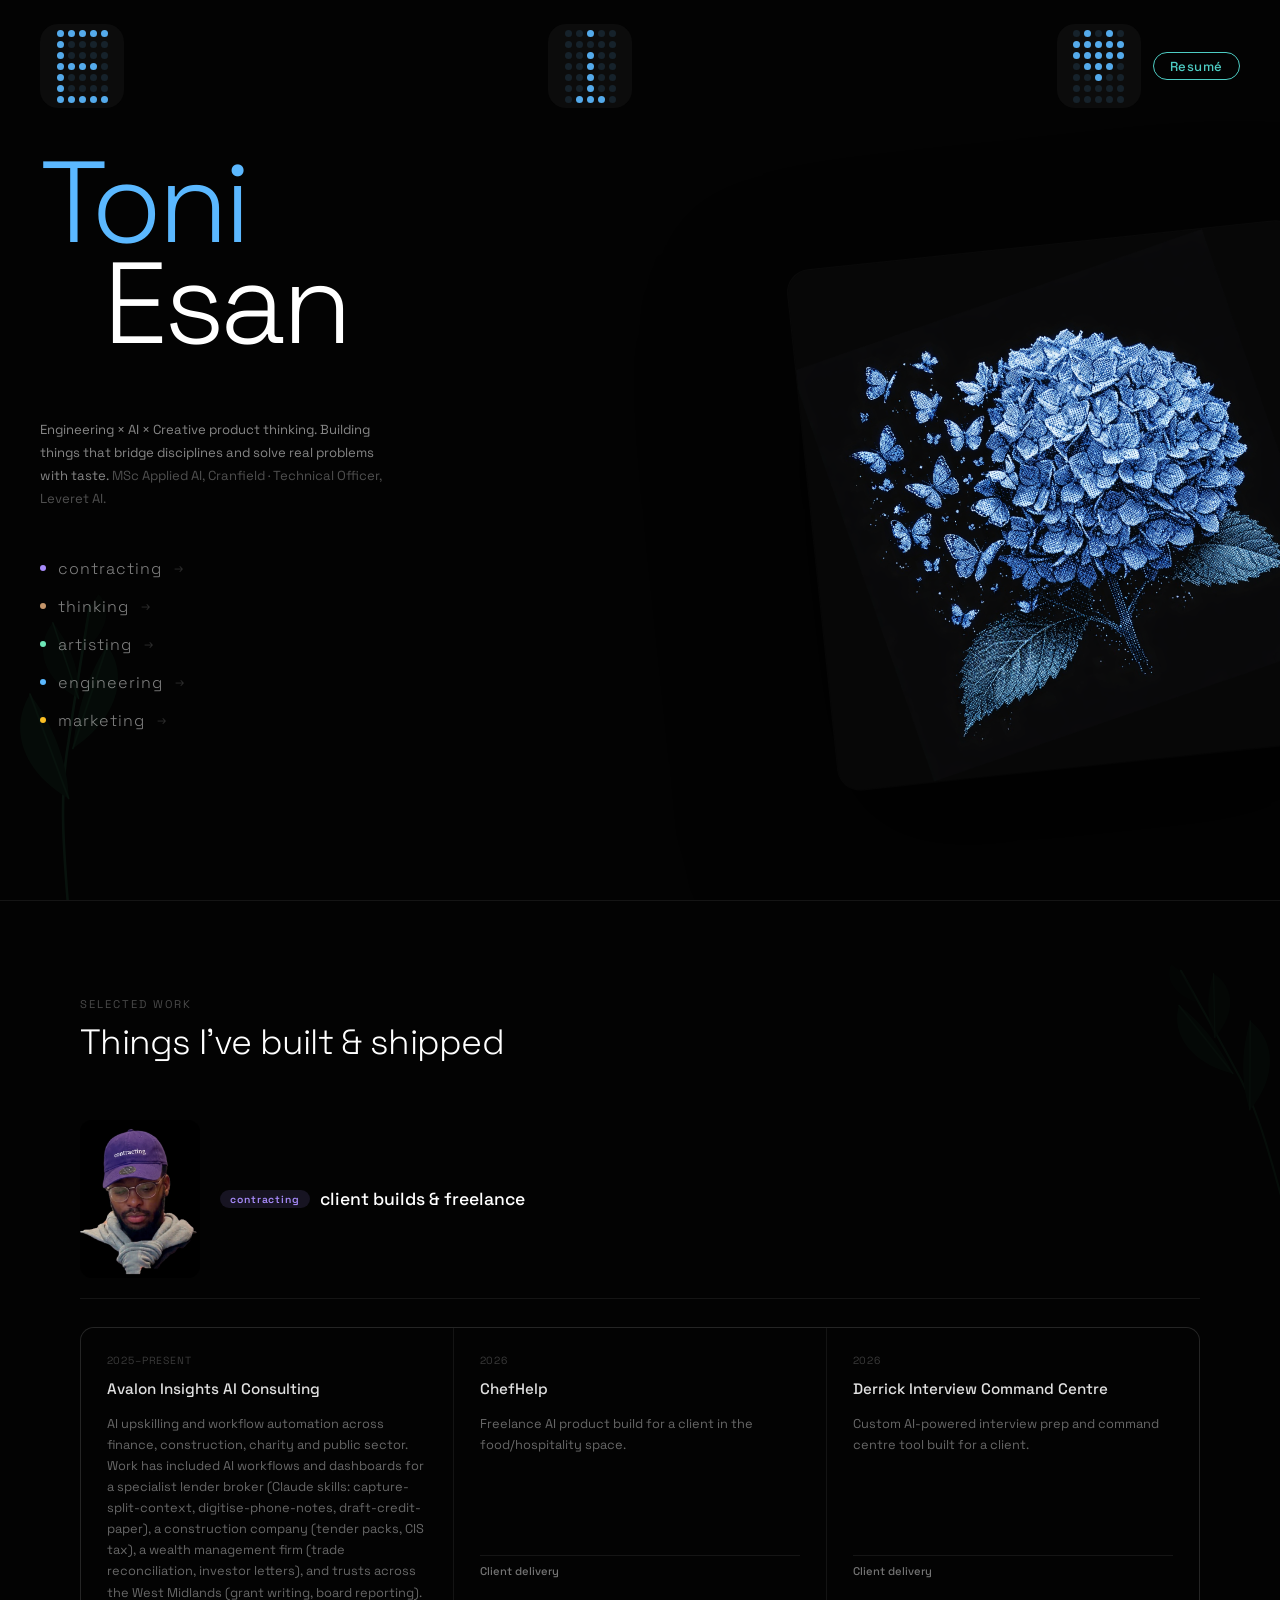
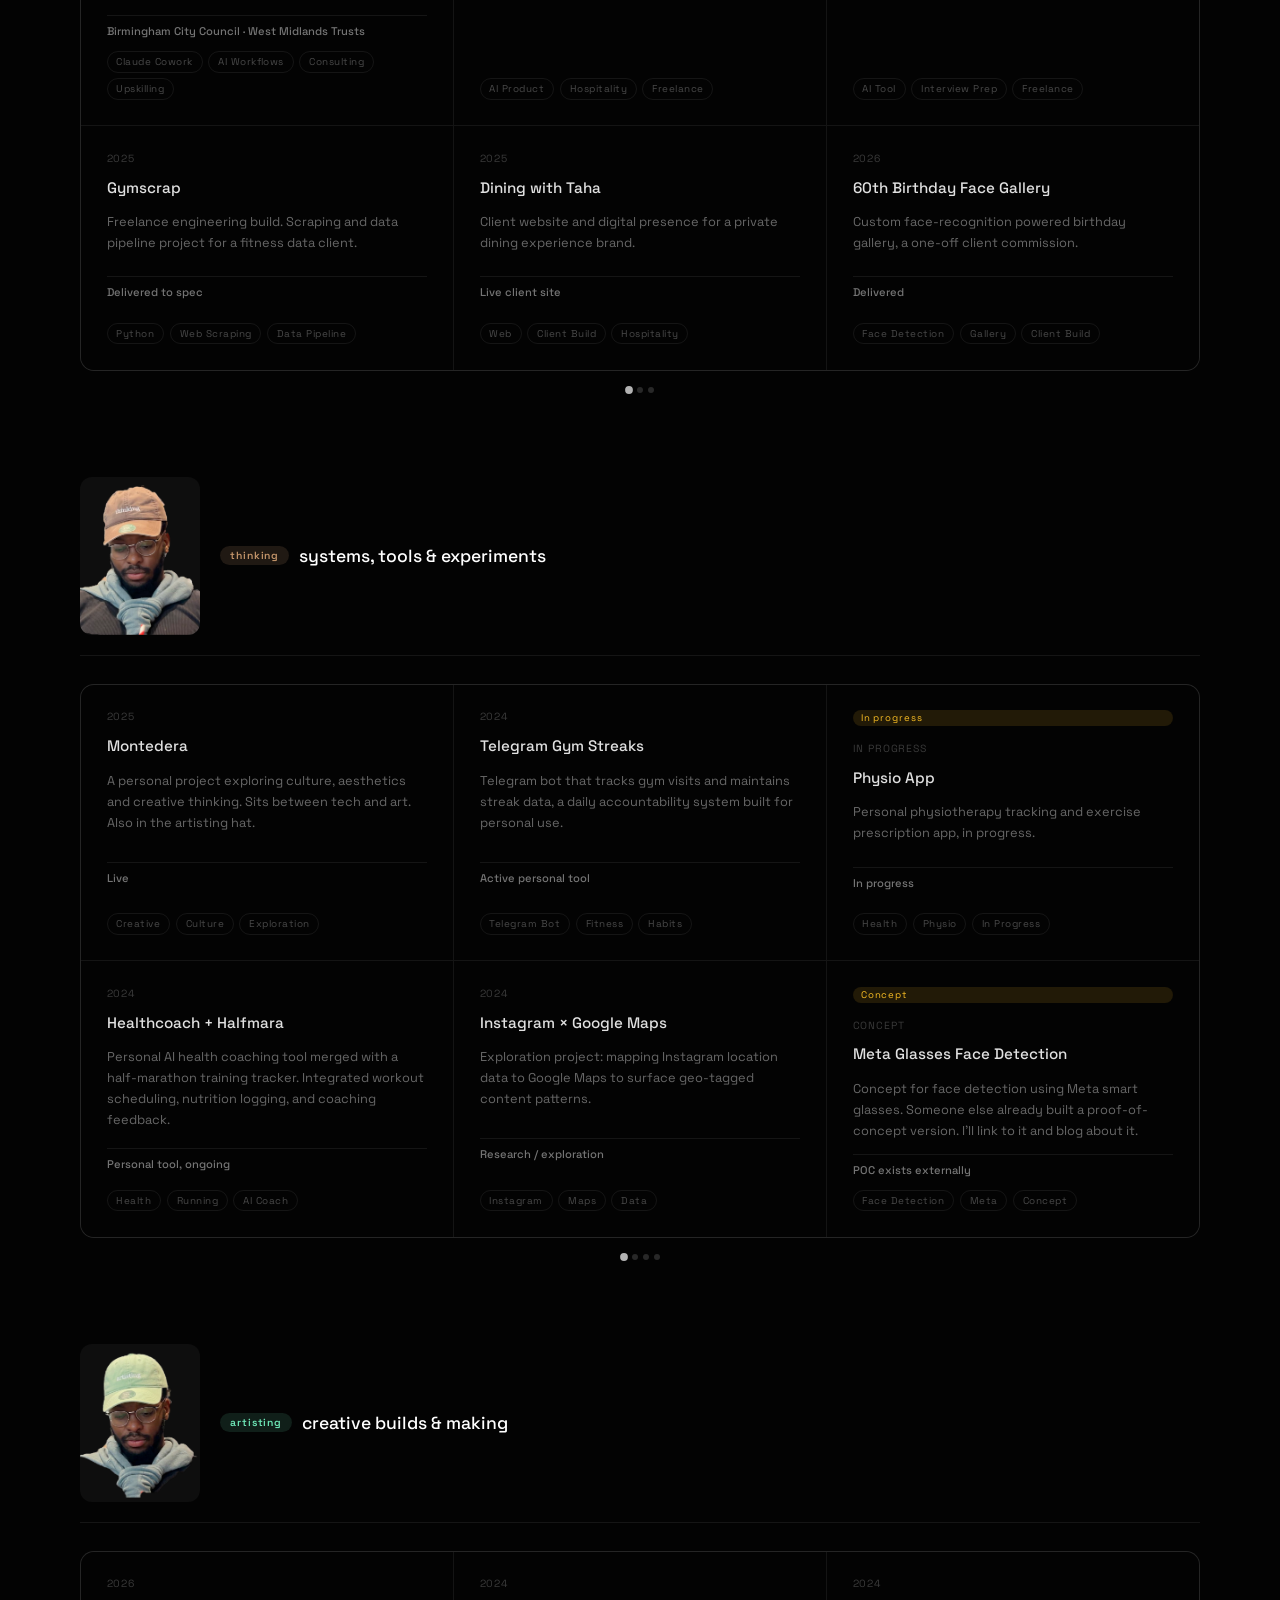
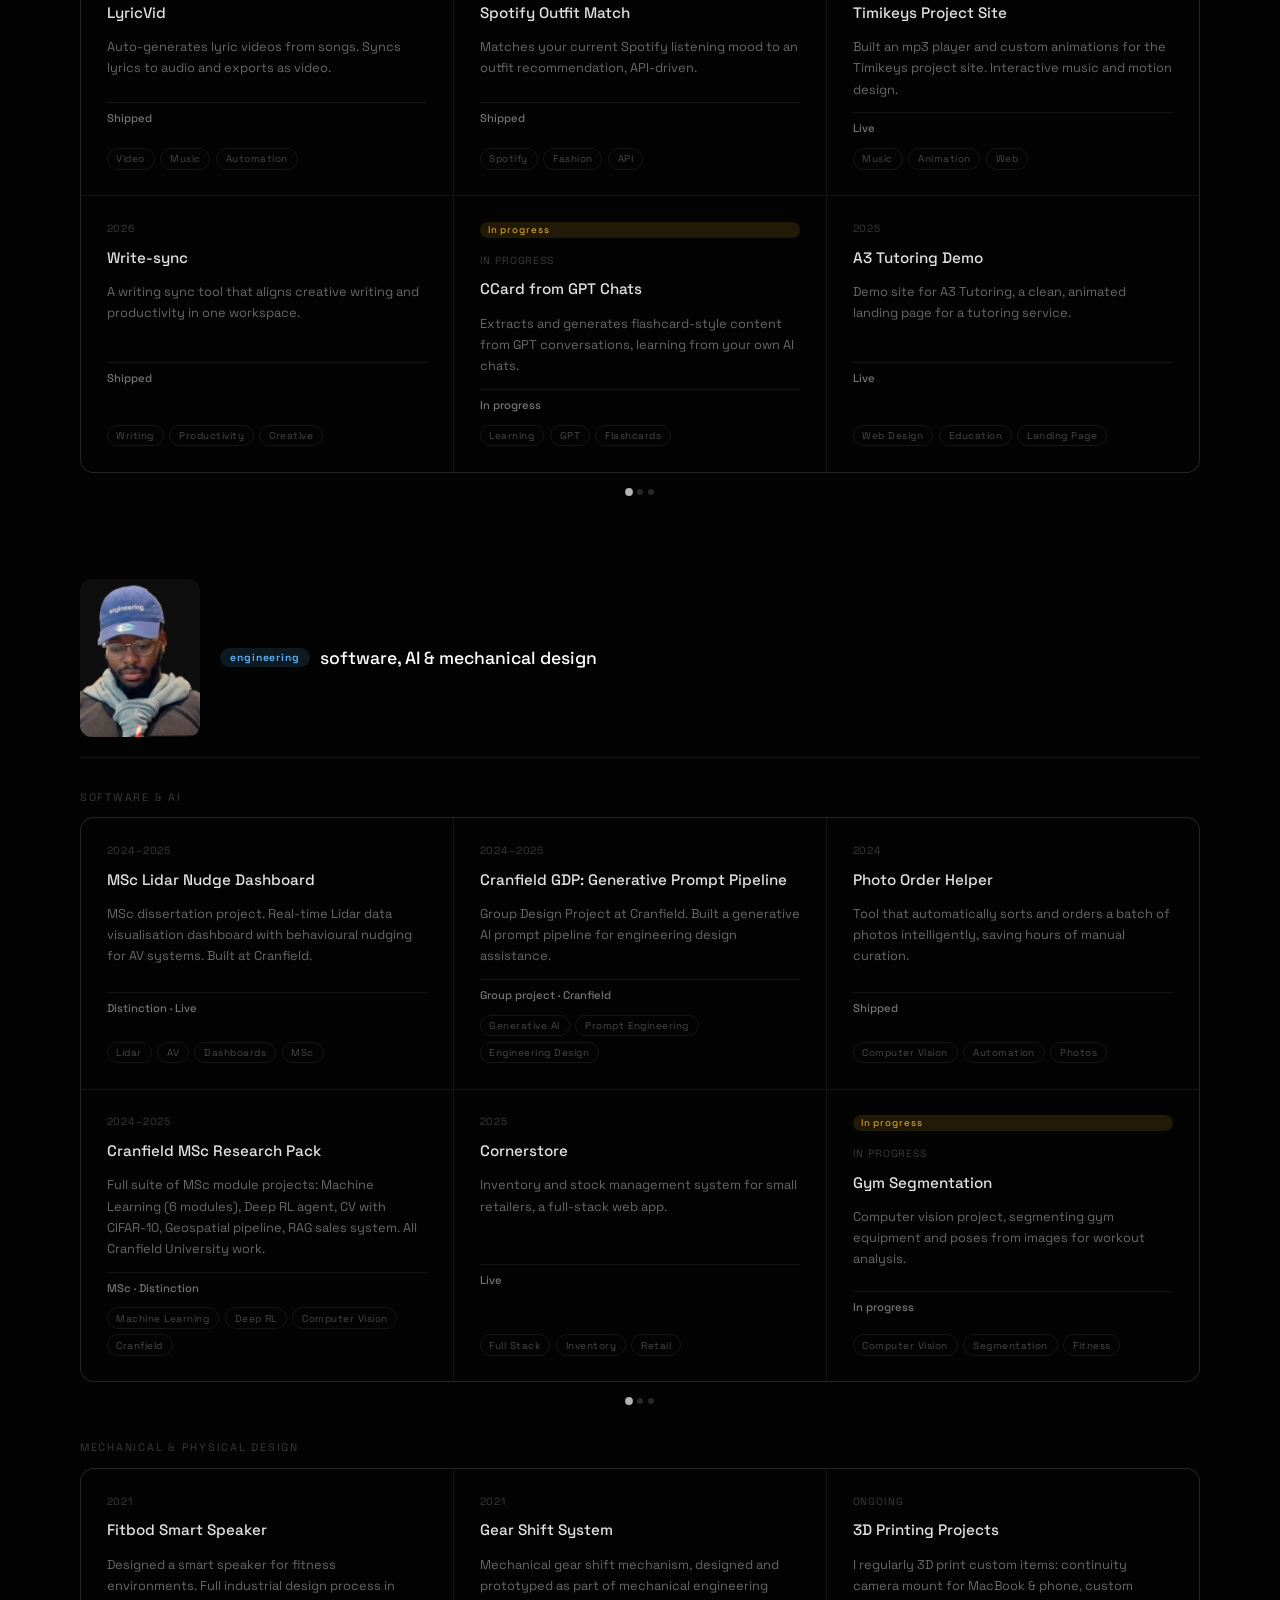
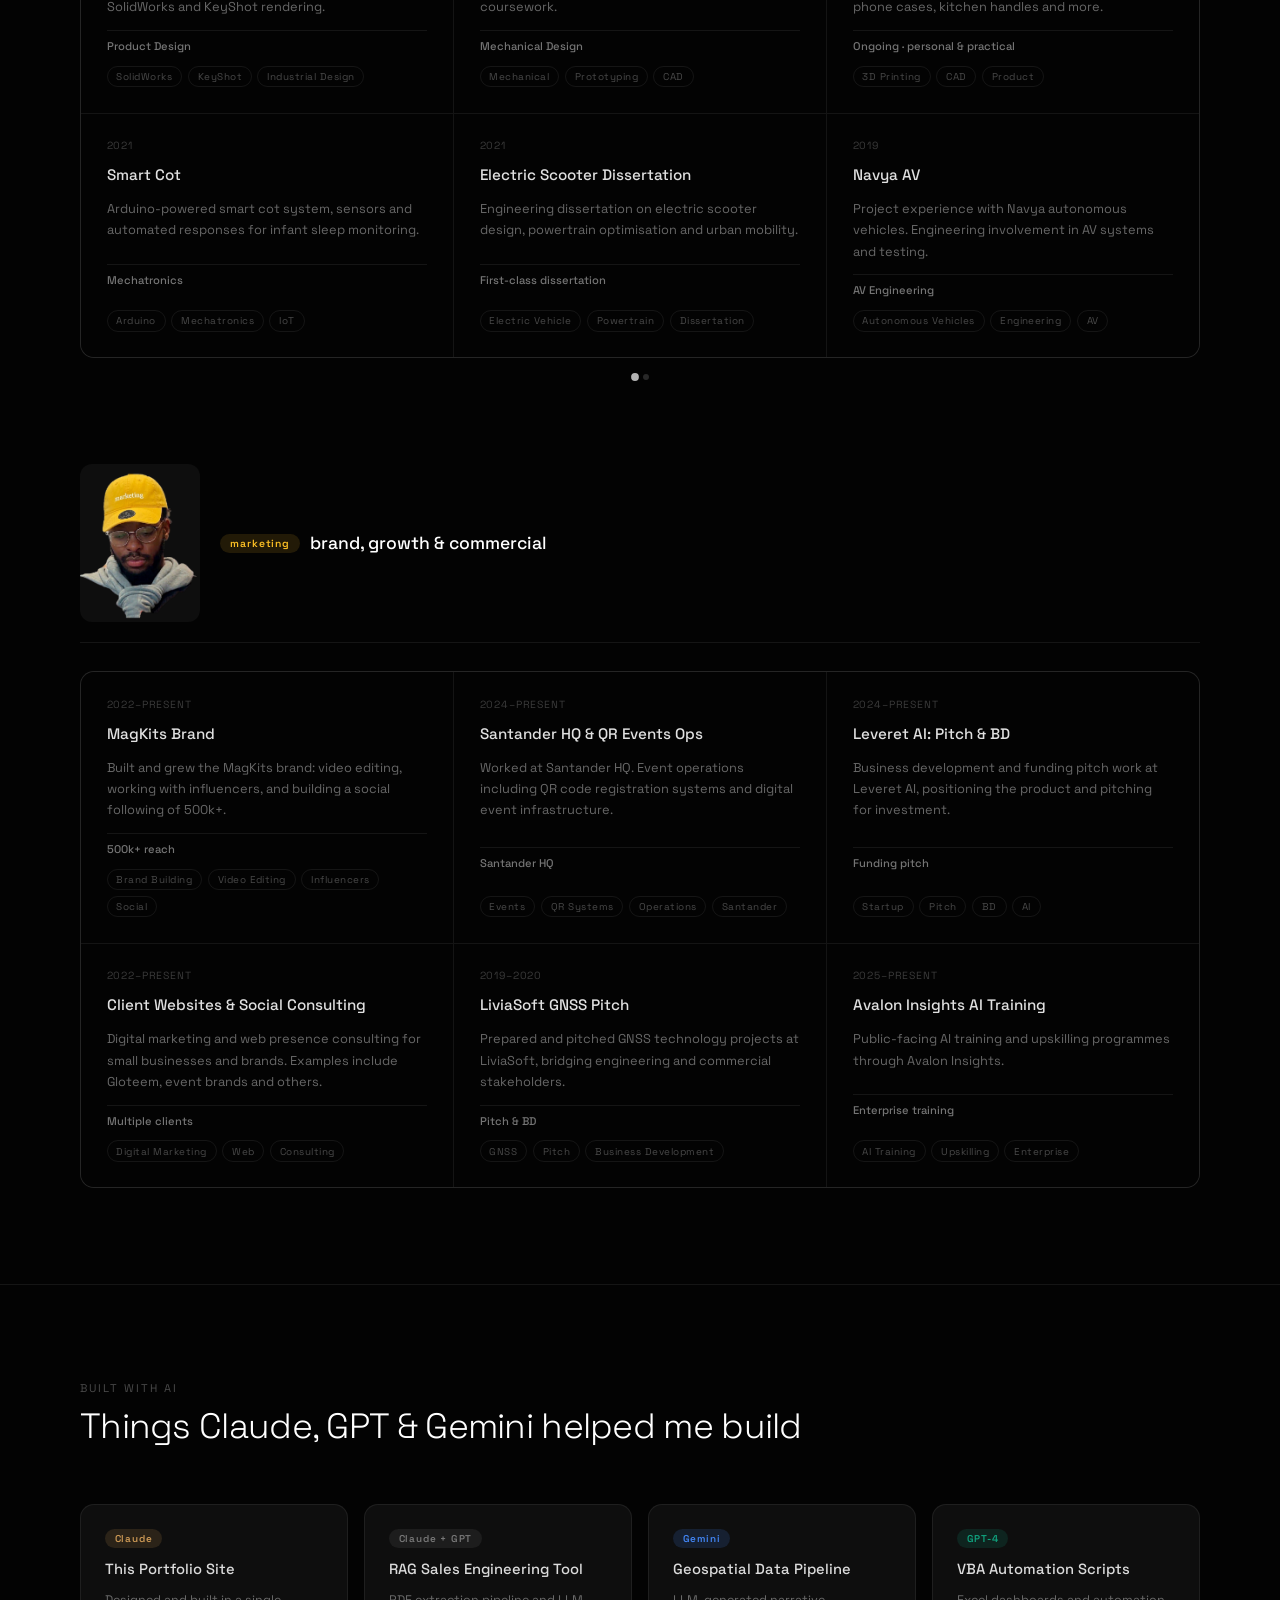
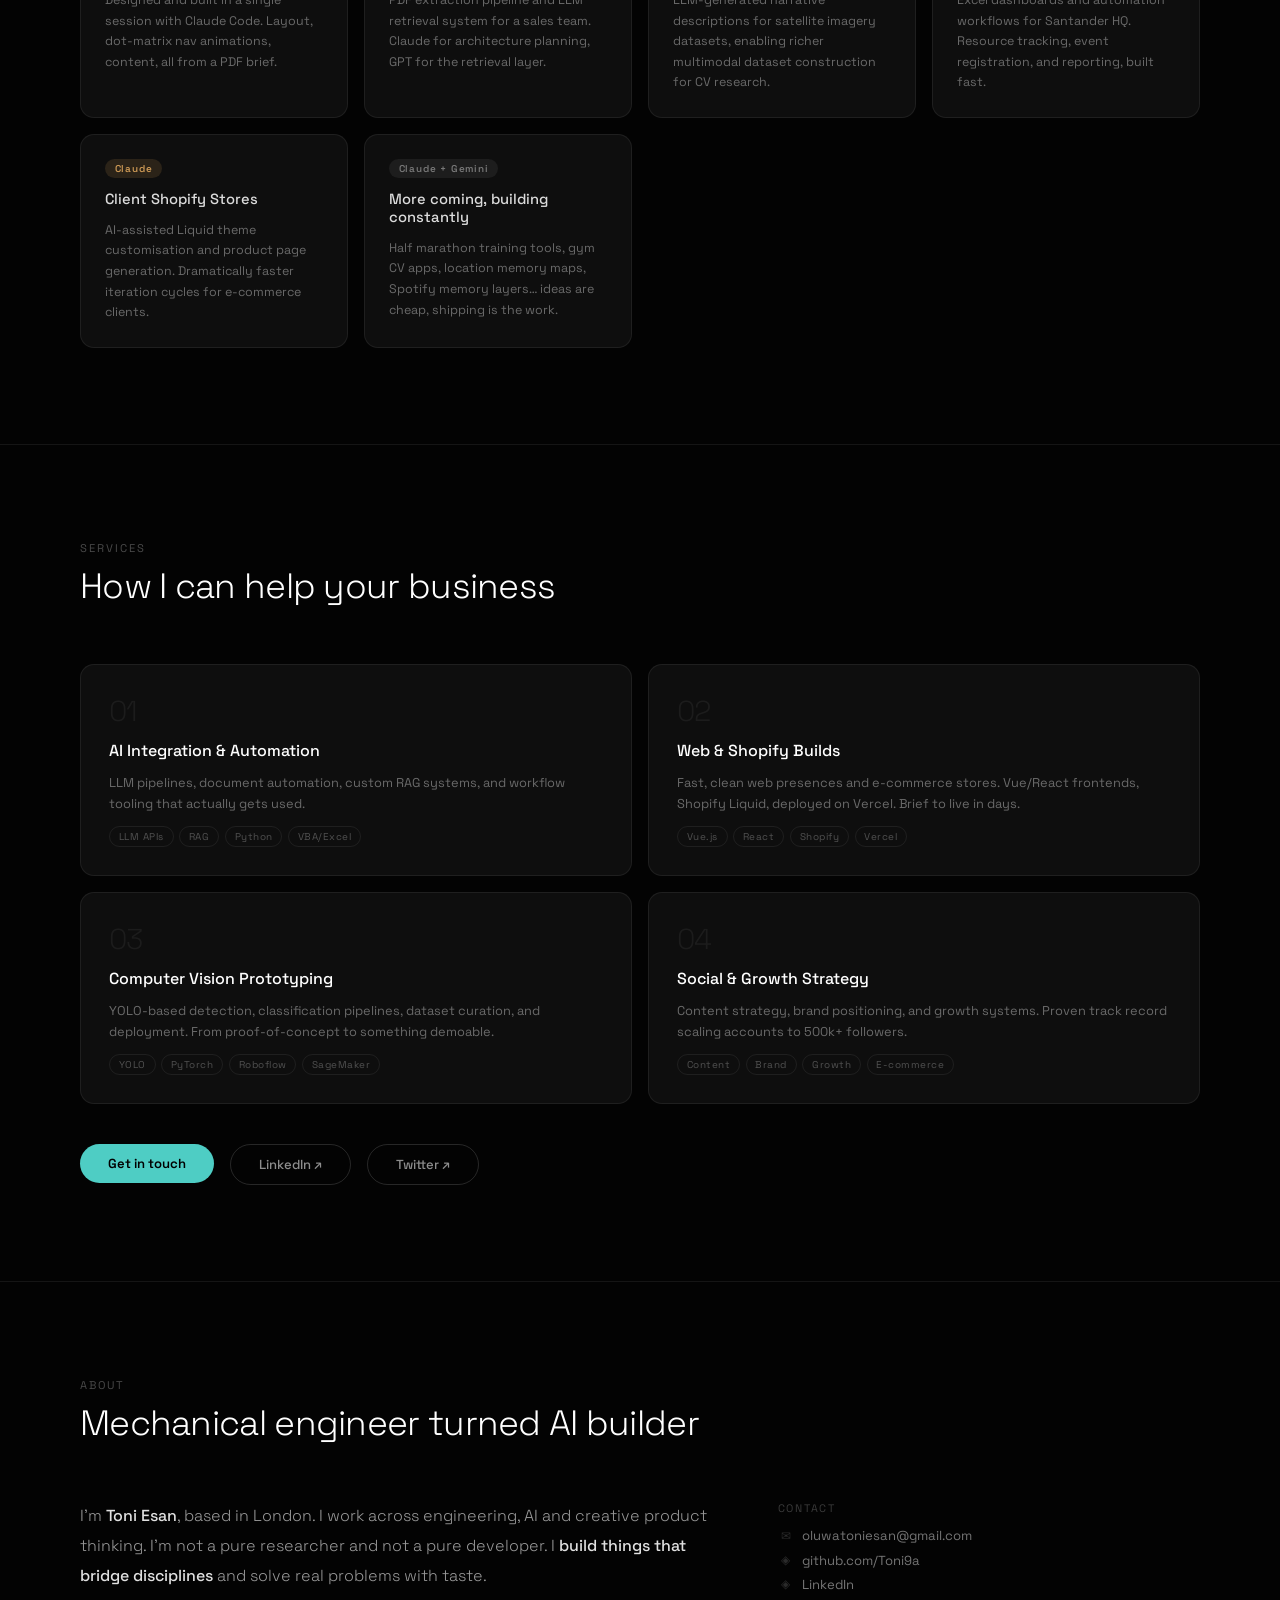
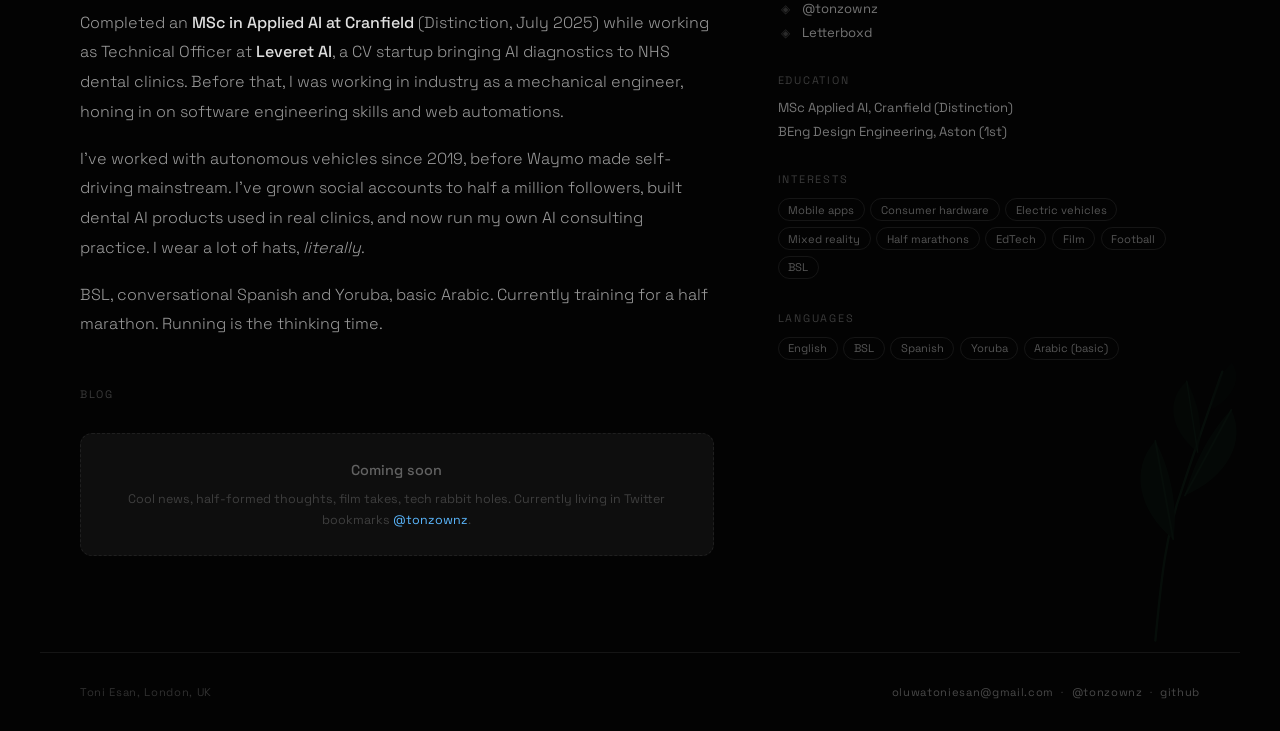
==== commit cbdc215d: "Fix hat images, portfolio copy cleanup, blog photo strip - Fix missing hat images (thinking/artistin" ====
--- a/index.html
+++ b/index.html
@@ -27,6 +27,7 @@
       --hat-artisting:   #6EE7B7;
       --hat-engineering: #5BB8FF;
       --hat-marketing:   #FBBF24;
+      --hat-contracting: #A78BFA;
       --dot:    #5BB8FF;
       --surf:   #0e0e0e;
       --border: rgba(255,255,255,0.07);
@@ -164,6 +165,7 @@
     .hero-nav-link[data-hat="artisting"]   .hnl-dot { background: var(--hat-artisting); }
     .hero-nav-link[data-hat="engineering"] .hnl-dot { background: var(--hat-engineering); }
     .hero-nav-link[data-hat="marketing"]   .hnl-dot { background: var(--hat-marketing); }
+    .hero-nav-link[data-hat="contracting"] .hnl-dot { background: var(--hat-contracting); }
 
     /* ── Flower Card ── */
     .hero-right {
@@ -186,6 +188,8 @@
       font-size: 0.72rem; color: rgba(255,255,255,0.08); letter-spacing: 0.14em;
     }
 
+
+
     /* ══════════════════════════════════
        SECTION COMMON
     ══════════════════════════════════ */
@@ -206,7 +210,7 @@
     }
 
     /* ══════════════════════════════════
-       WORK — subsections per hat
+       WORK: subsections per hat
     ══════════════════════════════════ */
     #work { border-top: 1px solid var(--border); }
 
@@ -239,6 +243,7 @@
     .hat-pill.artisting   { background: rgba(110,231,183,0.12); color: var(--hat-artisting); }
     .hat-pill.engineering { background: rgba(91,184,255,0.12);  color: var(--hat-engineering); }
     .hat-pill.marketing   { background: rgba(251,191,36,0.12);  color: var(--hat-marketing); }
+    .hat-pill.contracting { background: rgba(167,139,250,0.12); color: var(--hat-contracting); }
 
     .hat-section-desc {
       font-size: 0.8rem; color: rgba(255,255,255,0.3);
@@ -246,14 +251,22 @@
     }
 
     .projects-grid {
-      display: grid;
-      grid-template-columns: repeat(auto-fill, minmax(280px, 1fr));
-      gap: 1px;
-      background: var(--border);
-      border: 1px solid var(--border);
-      border-radius: 14px;
-      overflow: hidden;
-    }
+          display: grid;
+          grid-template-rows: repeat(2, auto);
+          grid-auto-columns: calc((100% - 2px) / 3);
+          grid-auto-flow: column;
+          overflow-x: auto;
+          overflow-y: hidden;
+          scroll-snap-type: x mandatory;
+          scrollbar-width: none;
+          -ms-overflow-style: none;
+          gap: 1px;
+          background: var(--border);
+          border: 1px solid var(--border);
+          border-radius: 14px;
+        }
+        .projects-grid::-webkit-scrollbar { display: none; }
+        .projects-grid > .project-card { scroll-snap-align: start; }
     .project-card {
       background: #030303; padding: 1.6rem;
       display: flex; flex-direction: column; gap: 0.8rem;
@@ -388,6 +401,108 @@
 
     /* about side spacing */
     .about-side { display: flex; flex-direction: column; gap: 2rem; }
+  
+    /* ── Bio Intro ── */
+    .bio-intro { border-bottom: 1px solid var(--border); padding: 3rem 0; }
+    .bio-intro-text { font-size: 1.05rem; line-height: 1.8; color: rgba(255,255,255,0.72); max-width: 680px; }
+    .bio-intro-text strong { color: #fff; font-weight: 600; }
+
+    /* ── Modal ── */
+    .modal-backdrop {
+      position: fixed; inset: 0; z-index: 1000;
+      background: rgba(0,0,0,0.78); backdrop-filter: blur(6px);
+      display: flex; align-items: center; justify-content: center;
+      padding: 1.5rem;
+      opacity: 0; pointer-events: none; transition: opacity 0.2s;
+    }
+    .modal-backdrop.open { opacity: 1; pointer-events: all; }
+    .modal-box {
+      background: #111; border: 1px solid rgba(255,255,255,0.1);
+      border-radius: 16px; width: 100%; max-width: 560px;
+      max-height: 85vh; overflow-y: auto;
+      transform: translateY(14px); transition: transform 0.22s;
+    }
+    .modal-backdrop.open .modal-box { transform: translateY(0); }
+    .modal-bar { height: 4px; border-radius: 16px 16px 0 0; }
+    .modal-inner { padding: 1.75rem; }
+    .modal-close {
+      float: right; background: none; border: none;
+      color: rgba(255,255,255,0.35); font-size: 1.2rem;
+      cursor: pointer; margin: -0.15rem -0.15rem 0 0; line-height: 1;
+      transition: color 0.15s;
+    }
+    .modal-close:hover { color: #fff; }
+    .modal-period { font-size: 0.72rem; letter-spacing: 0.1em; text-transform: uppercase; color: rgba(255,255,255,0.38); margin-bottom: 0.5rem; }
+    .modal-title { font-size: 1.3rem; font-weight: 700; margin-bottom: 1rem; line-height: 1.3; }
+    .modal-desc { color: rgba(255,255,255,0.68); line-height: 1.7; margin-bottom: 1rem; font-size: 0.95rem; }
+    .modal-note {
+      font-style: italic; color: rgba(255,255,255,0.5); font-size: 0.88rem;
+      line-height: 1.65; border-left: 3px solid rgba(255,255,255,0.12);
+      padding-left: 1rem; margin-bottom: 1.25rem; display: none;
+    }
+    .modal-tags { display: flex; flex-wrap: wrap; gap: 0.4rem; margin-bottom: 1.25rem; }
+    .modal-link {
+      display: inline-block; padding: 0.55rem 1.1rem;
+      border-radius: 8px; font-size: 0.83rem; font-weight: 600;
+      text-decoration: none; background: rgba(255,255,255,0.08);
+      color: #fff; transition: background 0.15s;
+    }
+    .modal-link:hover { background: rgba(255,255,255,0.14); }
+
+    /* ── Card hover ── */
+    .project-card { cursor: pointer; transition: transform 0.15s, box-shadow 0.15s; }
+    .project-card:hover { transform: translateY(-2px); box-shadow: 0 8px 28px rgba(0,0,0,0.35); }
+
+  
+    /* ── Hero bio ── */
+    .hero-bio-wrap { margin: 1.5rem 0 2rem; overflow: hidden; }
+    .hero-bio {
+      font-size: 0.82rem; line-height: 1.75;
+      color: rgba(255,255,255,0.52); max-width: 360px;
+      opacity: 0; transform: translateX(-18px);
+      animation: bio-slide 1.4s cubic-bezier(0.22,1,0.36,1) 0.5s forwards;
+    }
+    .hero-bio-muted { color: rgba(255,255,255,0.3); }
+    @keyframes bio-slide { to { opacity: 1; transform: translateX(0); } }
+
+    /* ── Dot-tile constant pulse animation ── */
+    @keyframes dot-pulse {
+      0%,100% { opacity: 0.92; }
+      50%      { opacity: 0.35; }
+    }
+    .dot-tile .dot.lit.pulsing {
+      animation: dot-pulse 1.6s ease-in-out infinite;
+    }
+    .dot-tile .dot.hover-boost {
+      opacity: 1 !important;
+      animation-play-state: paused;
+    }
+
+    /* ── Grid scroll indicator ── */
+    .grid-scroll-indicator {
+      display: flex; align-items: center; justify-content: center;
+      gap: 5px; margin-top: 0.75rem; height: 14px;
+    }
+    .gsi-dot {
+      width: 6px; height: 6px; border-radius: 50%;
+      background: rgba(255,255,255,0.15);
+      transition: background 0.3s, transform 0.3s;
+    }
+    .gsi-dot.active {
+      background: rgba(255,255,255,0.7);
+      transform: scale(1.3);
+    }
+    @keyframes gsi-hint {
+      0%,100% { transform: translateX(0) scale(1.3); }
+      50%      { transform: translateX(3px) scale(1.3); }
+    }
+    .gsi-dot.active.hint { animation: gsi-hint 0.8s ease-in-out 3; }
+
+  
+    .hat-sub-label { font-size: 0.68rem; letter-spacing: 0.16em; text-transform: uppercase; color: rgba(255,255,255,0.22); margin: 2rem 0 0.85rem; }
+    .card-status { font-size: 0.6rem; letter-spacing: 0.1em; padding: 0.12rem 0.5rem; border-radius: 100px; background: rgba(251,191,36,0.12); color: var(--amber); display: inline-block; margin-bottom: 0.2rem; }
+    .card-status.idea { background: rgba(255,255,255,0.05); color: rgba(255,255,255,0.25); }
+
   </style>
 </head>
 <body>
@@ -442,8 +557,15 @@
       <span class="n-toni">Toni</span>
       <span class="n-esan">Esan</span>
     </h1>
-
-    <div class="hero-nav-links">
+    <div class="hero-bio-wrap">
+      <p class="hero-bio">Engineering &times; AI &times; Creative product thinking. Building things that bridge disciplines and solve real problems with taste. <span class="hero-bio-muted">MSc Applied AI, Cranfield &middot; Technical Officer, Leveret AI.</span></p>
+    </div>
+<div class="hero-nav-links">
+      <div class="hero-nav-link" data-hat="contracting" onclick="navTo('contracting')">
+        <span class="hnl-dot"></span>
+        <span class="hnl-label">contracting</span>
+        <span class="hnl-arrow">→</span>
+      </div>
       <div class="hero-nav-link" data-hat="thinking" onclick="navTo('thinking')">
         <span class="hnl-dot"></span>
         <span class="hnl-label">thinking</span>
@@ -476,7 +598,8 @@
 </section>
 
 <!-- ══════ WORK ══════ -->
-<div id="work" style="border-top:1px solid var(--border); position:relative; overflow:hidden;">
+
+      <div id="work" style="border-top:1px solid var(--border); position:relative; overflow:hidden;">
   <svg class="leaf-deco leaf-work-tr" viewBox="0 0 140 240" xmlns="http://www.w3.org/2000/svg" aria-hidden="true">
     <use href="#leaf-branch"/>
   </svg>
@@ -484,197 +607,605 @@
     <p class="section-label">Selected work</p>
     <h2 class="section-title">Things I've built &amp; shipped</h2>
 
+    <!-- CONTRACTING -->
+    <div class="hat-section" id="contracting">
+      <div class="hat-section-header">
+        <div class="hat-thumb">
+          <img src="assetsforsite/Contracting_hat_purple.jpg" alt=""
+            onerror="this.outerHTML='<div class=hat-thumb-ph></div>'">
+        </div>
+        <div>
+          <h3 class="hat-section-title">
+            <span class="hat-pill contracting">contracting</span>
+            client builds &amp; freelance
+          </h3>
+        </div>
+      </div>
+      <div class="projects-grid">
+        <div class="project-card"
+       data-note="Avalon Insights is my AI consulting company. I build bespoke AI workflows and run training programmes for organisations."
+       data-link="https://toniesan.com">
+          
+          <p class="card-period">2025–Present</p>
+          <h3 class="card-title">Avalon Insights AI Consulting</h3>
+          <p class="card-desc">AI upskilling and workflow automation across finance, construction, charity and public sector. Work has included AI workflows and dashboards for a specialist lender broker (Claude skills: capture-split-context, digitise-phone-notes, draft-credit-paper), a construction company (tender packs, CIS tax), a wealth management firm (trade reconciliation, investor letters), and trusts across the West Midlands (grant writing, board reporting).</p>
+          <p class="card-metric">Birmingham City Council · West Midlands Trusts</p>
+          <div class="card-tags"><span class="tag">Claude Cowork</span><span class="tag">AI Workflows</span><span class="tag">Consulting</span><span class="tag">Upskilling</span></div>
+        </div>
+        <div class="project-card"
+       data-note="Contracted data engineering work.">
+          
+          <p class="card-period">2025</p>
+          <h3 class="card-title">Gymscrap</h3>
+          <p class="card-desc">Freelance engineering build. Scraping and data pipeline project for a fitness data client.</p>
+          <p class="card-metric">Delivered to spec</p>
+          <div class="card-tags"><span class="tag">Python</span><span class="tag">Web Scraping</span><span class="tag">Data Pipeline</span></div>
+        </div>
+        <div class="project-card"
+       data-note="Contracted build for a chef/hospitality client.">
+          
+          <p class="card-period">2026</p>
+          <h3 class="card-title">ChefHelp</h3>
+          <p class="card-desc">Freelance AI product build for a client in the food/hospitality space.</p>
+          <p class="card-metric">Client delivery</p>
+          <div class="card-tags"><span class="tag">AI Product</span><span class="tag">Hospitality</span><span class="tag">Freelance</span></div>
+        </div>
+        <div class="project-card"
+       data-note="Designed and built the digital presence for Taha's private dining brand.">
+          
+          <p class="card-period">2025</p>
+          <h3 class="card-title">Dining with Taha</h3>
+          <p class="card-desc">Client website and digital presence for a private dining experience brand.</p>
+          <p class="card-metric">Live client site</p>
+          <div class="card-tags"><span class="tag">Web</span><span class="tag">Client Build</span><span class="tag">Hospitality</span></div>
+        </div>
+        <div class="project-card"
+       data-note="Contracted build. An AI command centre for interview preparation.">
+          
+          <p class="card-period">2026</p>
+          <h3 class="card-title">Derrick Interview Command Centre</h3>
+          <p class="card-desc">Custom AI-powered interview prep and command centre tool built for a client.</p>
+          <p class="card-metric">Client delivery</p>
+          <div class="card-tags"><span class="tag">AI Tool</span><span class="tag">Interview Prep</span><span class="tag">Freelance</span></div>
+        </div>
+        <div class="project-card"
+       data-note="Built a personalised face-gallery experience as a commissioned birthday project.">
+          
+          <p class="card-period">2026</p>
+          <h3 class="card-title">60th Birthday Face Gallery</h3>
+          <p class="card-desc">Custom face-recognition powered birthday gallery, a one-off client commission.</p>
+          <p class="card-metric">Delivered</p>
+          <div class="card-tags"><span class="tag">Face Detection</span><span class="tag">Gallery</span><span class="tag">Client Build</span></div>
+        </div>
+        <div class="project-card"
+       data-note="Pastoral AI assistant. Collaborating on an existing POC and planning a blog post about it.">
+          
+        <p class="card-status">In progress</p>
+          <p class="card-period">In Progress</p>
+          <h3 class="card-title">PastorAssist</h3>
+          <p class="card-desc">AI assistant for pastoral/clergy workflows. Currently in progress. Another developer built the initial POC, I'm expanding and will blog about the collaboration.</p>
+          <p class="card-metric">In progress · collaborating</p>
+          <div class="card-tags"><span class="tag">AI Assistant</span><span class="tag">In Progress</span><span class="tag">Collaboration</span></div>
+        </div>
+        <div class="project-card"
+       data-note="Portfolio of client web builds: Gloteem, event brands, and more."
+       data-link="https://gloteem.com">
+          
+          <p class="card-period">2022–Present</p>
+          <h3 class="card-title">Client Websites & Consulting</h3>
+          <p class="card-desc">Ongoing freelance web builds and social/digital consulting for small businesses and brands. Clients include Gloteem and others.</p>
+          <p class="card-metric">Multiple live sites</p>
+          <div class="card-tags"><span class="tag">Web Design</span><span class="tag">Freelance</span><span class="tag">Digital</span></div>
+        </div>
+        <div class="project-card"
+       data-note="Designed and delivered a 3-part AI upskilling programme for BMTA members.">
+          
+          <p class="card-period">2025</p>
+          <h3 class="card-title">BMTA Workshop Programme</h3>
+          <p class="card-desc">Led a 3-session AI training programme for the British Textile Machinery Association. Session 1: brand voice and marketing AI (Marlow case study). Session 2: AI ethics and customer support agents. Session 3: multi-source email agents and live Google Sheet automation.</p>
+          <p class="card-metric">3 sessions delivered</p>
+          <div class="card-tags"><span class="tag">Training</span><span class="tag">AI Workshops</span><span class="tag">BMTA</span></div>
+        </div>
+        <div class="project-card"
+       data-note="Technical advisory and build work at Leveret.">
+          
+          <p class="card-period">2024–Present</p>
+          <h3 class="card-title">Leveret, Technical Officer</h3>
+          <p class="card-desc">Technical Officer at Leveret, a startup focused on pitching for funding and building early-stage AI product.</p>
+          <p class="card-metric">Ongoing role</p>
+          <div class="card-tags"><span class="tag">Startup</span><span class="tag">Technical Lead</span><span class="tag">Funding Pitch</span></div>
+        </div>
+      </div>
+    </div>
     <!-- THINKING -->
     <div class="hat-section" id="thinking">
       <div class="hat-section-header">
         <div class="hat-thumb">
-          <img src="assetsforsite/thinking_hat.png" alt=""
+          <img src="assetsforsite/Thinking_hat_tan.png" alt=""
             onerror="this.outerHTML='<div class=hat-thumb-ph></div>'">
         </div>
         <div>
           <h3 class="hat-section-title">
             <span class="hat-pill thinking">thinking</span>
-            AI, code &amp; systems
+            systems, tools &amp; experiments
           </h3>
-          <p class="hat-section-desc">Machine learning, computer vision, autonomous systems, software engineering</p>
         </div>
       </div>
       <div class="projects-grid">
-        <div class="project-card">
-          <p class="card-period">June 2024 – Present</p>
-          <h3 class="card-title">Leveret AI — Dental X-Ray Diagnosis</h3>
-          <p class="card-desc">CV platform for automated dental X-ray diagnosis deployed into NHS beta clinics. Led dataset curation, beta testing, and bridged engineers with clinical end users.</p>
-          <p class="card-metric">~27% early adoption across NHS beta clinics</p>
-          <div class="card-tags"><span class="tag">Python</span><span class="tag">YOLO</span><span class="tag">Roboflow</span><span class="tag">Healthcare AI</span></div>
-        </div>
-        <div class="project-card">
-          <p class="card-period">Feb 2025</p>
-          <h3 class="card-title">Bundesliga AI Hackathon — Pose Classification</h3>
-          <p class="card-desc">Automated pipeline classifying thousands of media day football photos into 16 pose categories. YOLO + transformers on Amazon SageMaker with GPU instances.</p>
-          <div class="card-tags"><span class="tag">YOLO</span><span class="tag">Transformers</span><span class="tag">SageMaker</span><span class="tag">PyTorch</span></div>
-        </div>
-        <div class="project-card">
+        <div class="project-card"
+       data-note="Montedera is both a thinking and artisting project, exploring ideas through visual and cultural lenses."
+       data-link="https://claudeera.vercel.app">
+          
+          <p class="card-period">2025</p>
+          <h3 class="card-title">Montedera</h3>
+          <p class="card-desc">A personal project exploring culture, aesthetics and creative thinking. Sits between tech and art. Also in the artisting hat.</p>
+          <p class="card-metric">Live</p>
+          <div class="card-tags"><span class="tag">Creative</span><span class="tag">Culture</span><span class="tag">Exploration</span></div>
+        </div>
+        <div class="project-card"
+       data-note="Combined my half-marathon training with an AI health coaching app I built for myself.">
+          
           <p class="card-period">2024</p>
-          <h3 class="card-title">Deep RL for Autonomous Driving (MSc)</h3>
-          <p class="card-desc">DQN and PPO agents on OpenAI Gymnasium CarRacing. MDP formulation, 4-frame stacking, auxiliary sensor features. GPU-accelerated on MacBook Metal.</p>
-          <div class="card-tags"><span class="tag">DQN</span><span class="tag">PPO</span><span class="tag">OpenAI Gym</span><span class="tag">TensorBoard</span></div>
-        </div>
-        <div class="project-card">
+          <h3 class="card-title">Healthcoach + Halfmara</h3>
+          <p class="card-desc">Personal AI health coaching tool merged with a half-marathon training tracker. Integrated workout scheduling, nutrition logging, and coaching feedback.</p>
+          <p class="card-metric">Personal tool, ongoing</p>
+          <div class="card-tags"><span class="tag">Health</span><span class="tag">Running</span><span class="tag">AI Coach</span></div>
+        </div>
+        <div class="project-card"
+       data-note="I built this because I wanted a no-friction way to log gym sessions and keep streaks going.">
+          
           <p class="card-period">2024</p>
-          <h3 class="card-title">Computer Vision — CIFAR-10 &amp; UAV Detection (MSc)</h3>
-          <p class="card-desc">FCN, CNN, and ResNet50V2 transfer learning on CIFAR-10. YOLOv8n vs Faster R-CNN for UAV detection with mAP/IoU benchmarking.</p>
-          <div class="card-tags"><span class="tag">ResNet50V2</span><span class="tag">YOLOv8n</span><span class="tag">Faster R-CNN</span><span class="tag">Keras</span></div>
-        </div>
-        <div class="project-card">
-          <p class="card-period">2023–2024</p>
-          <h3 class="card-title">RAG System for Sales Engineering</h3>
-          <p class="card-desc">Bespoke RAG pipeline automating PDF-to-CSV extraction and LLM-based retrieval for a sales team. Cut manual processing overhead significantly.</p>
-          <div class="card-tags"><span class="tag">Python</span><span class="tag">RAG</span><span class="tag">LLM</span><span class="tag">Supabase</span></div>
-        </div>
-        <div class="project-card">
+          <h3 class="card-title">Telegram Gym Streaks</h3>
+          <p class="card-desc">Telegram bot that tracks gym visits and maintains streak data, a daily accountability system built for personal use.</p>
+          <p class="card-metric">Active personal tool</p>
+          <div class="card-tags"><span class="tag">Telegram Bot</span><span class="tag">Fitness</span><span class="tag">Habits</span></div>
+        </div>
+        <div class="project-card"
+       data-note="An experiment in combining social media location data with maps.">
+          
           <p class="card-period">2024</p>
-          <h3 class="card-title">Automated Geospatial Data Pipeline</h3>
-          <p class="card-desc">Satellite imagery + API metadata + LLM-generated narratives for computer vision dataset construction. Contributed to a published research project.</p>
-          <div class="card-tags"><span class="tag">Satellite imagery</span><span class="tag">LLM</span><span class="tag">CV dataset</span><span class="tag">Python</span></div>
+          <h3 class="card-title">Instagram × Google Maps</h3>
+          <p class="card-desc">Exploration project: mapping Instagram location data to Google Maps to surface geo-tagged content patterns.</p>
+          <p class="card-metric">Research / exploration</p>
+          <div class="card-tags"><span class="tag">Instagram</span><span class="tag">Maps</span><span class="tag">Data</span></div>
+        </div>
+        <div class="project-card"
+       data-note="Building a physio tracking app to manage my own recovery and exercises.">
+          
+        <p class="card-status">In progress</p>
+          <p class="card-period">In Progress</p>
+          <h3 class="card-title">Physio App</h3>
+          <p class="card-desc">Personal physiotherapy tracking and exercise prescription app, in progress.</p>
+          <p class="card-metric">In progress</p>
+          <div class="card-tags"><span class="tag">Health</span><span class="tag">Physio</span><span class="tag">In Progress</span></div>
+        </div>
+        <div class="project-card"
+       data-note="Inspired by an external POC. Will write a blog post linking to it and exploring the concept."
+       data-link="https://github.com">
+          
+        <p class="card-status">Concept</p>
+          <p class="card-period">Concept</p>
+          <h3 class="card-title">Meta Glasses Face Detection</h3>
+          <p class="card-desc">Concept for face detection using Meta smart glasses. Someone else already built a proof-of-concept version. I'll link to it and blog about it.</p>
+          <p class="card-metric">POC exists externally</p>
+          <div class="card-tags"><span class="tag">Face Detection</span><span class="tag">Meta</span><span class="tag">Concept</span></div>
+        </div>
+        <div class="project-card"
+       data-note="Concept for a cooking companion, same idea as JScooks."
+       data-link="https://jscooks.vercel.app">
+          
+        <p class="card-status">Concept</p>
+          <p class="card-period">Concept</p>
+          <h3 class="card-title">JScooks / JasonCooks</h3>
+          <p class="card-desc">A cooking companion app concept: meal planning, recipe surfacing, and cooking assistant.</p>
+          <p class="card-metric">Concept / early stage</p>
+          <div class="card-tags"><span class="tag">Cooking</span><span class="tag">App Concept</span><span class="tag">Food</span></div>
+        </div>
+        <div class="project-card"
+       data-note="Built to solve the real problem of sorting and ordering photos for a birthday slideshow.">
+          
+          <p class="card-period">2026</p>
+          <h3 class="card-title">Birthday Slideshow Ordering</h3>
+          <p class="card-desc">Tool for automatically ordering and curating birthday slideshow photos, built as a thinking/organising project.</p>
+          <p class="card-metric">Shipped</p>
+          <div class="card-tags"><span class="tag">Photos</span><span class="tag">Automation</span><span class="tag">Curation</span></div>
+        </div>
+        <div class="project-card"
+       data-note="Building a system to make YouTube video content semantically searchable.">
+          
+        <p class="card-status">In progress</p>
+          <p class="card-period">In Progress</p>
+          <h3 class="card-title">RAG for YouTube</h3>
+          <p class="card-desc">Retrieval-augmented generation pipeline for YouTube content. Index videos and query their content semantically.</p>
+          <p class="card-metric">In progress</p>
+          <div class="card-tags"><span class="tag">RAG</span><span class="tag">YouTube</span><span class="tag">NLP</span></div>
+        </div>
+        <div class="project-card"
+       data-note="Would love to build this: a map that tracks % of a city you've actually walked through.">
+          
+        <p class="card-status idea">idea</p>
+          <p class="card-period">Idea</p>
+          <h3 class="card-title">Explored % App</h3>
+          <p class="card-desc">An app that tracks what percentage of a city or area you've physically explored, gamifying urban exploration.</p>
+          <p class="card-metric">Idea stage</p>
+          <div class="card-tags"><span class="tag">Maps</span><span class="tag">Gamification</span><span class="tag">Idea</span></div>
+        </div>
+        <div class="project-card"
+       data-note="Inspired by how music is tied to memory. Want to make that connection explicit.">
+          
+        <p class="card-status idea">idea</p>
+          <p class="card-period">Idea</p>
+          <h3 class="card-title">Spotify Memory</h3>
+          <p class="card-desc">An app that surfaces Spotify listening history as personal memory. "You were listening to this when..."</p>
+          <p class="card-metric">Idea stage</p>
+          <div class="card-tags"><span class="tag">Spotify</span><span class="tag">Memory</span><span class="tag">Music</span></div>
         </div>
       </div>
     </div>
-
     <!-- ARTISTING -->
     <div class="hat-section" id="artisting">
       <div class="hat-section-header">
         <div class="hat-thumb">
-          <img src="assetsforsite/artisting_hat.png" alt=""
+          <img src="assetsforsite/Artisting_hat_mint.png" alt=""
             onerror="this.outerHTML='<div class=hat-thumb-ph></div>'">
         </div>
         <div>
           <h3 class="hat-section-title">
             <span class="hat-pill artisting">artisting</span>
-            design, brand &amp; culture
+            creative builds &amp; making
           </h3>
-          <p class="hat-section-desc">Product design, visual identity, MagKits, cinema</p>
         </div>
       </div>
       <div class="projects-grid">
-        <div class="project-card">
-          <p class="card-period">Dec 2022 – Present</p>
-          <h3 class="card-title">MagKits — iPhone Accessory Brand</h3>
-          <p class="card-desc">MagSafe wallet brand built around football clubs. Full stack: product design in Blender &amp; Photoshop, Shopify store, supply chain, social content. Founded &amp; bootstrapped.</p>
-          <p class="card-metric">500k+ followers grown for a client within 2 years</p>
-          <div class="card-tags"><span class="tag">Blender</span><span class="tag">Photoshop</span><span class="tag">Shopify</span><span class="tag">Branding</span></div>
-        </div>
-        <div class="project-card">
-          <p class="card-period">2021</p>
-          <h3 class="card-title">Fitbod Smart Speaker — Industrial Design</h3>
-          <p class="card-desc">Physical smart speaker embodying the Fitbod brand. Full CAD in SolidWorks, 3D-printed prototype, and KeyShot studio renders. 1st class result.</p>
-          <div class="card-tags"><span class="tag">SolidWorks</span><span class="tag">KeyShot</span><span class="tag">3D Printing</span></div>
-        </div>
-        <div class="project-card">
-          <p class="card-period">2022 – Present</p>
-          <h3 class="card-title">Client Interactive Websites</h3>
-          <p class="card-desc">Vue.js interactive sites with dynamic animations and Shopify integrations for e-commerce clients. From brief to live, fast.</p>
-          <div class="card-tags"><span class="tag">Vue.js</span><span class="tag">Shopify</span><span class="tag">Liquid</span><span class="tag">Vercel</span></div>
-        </div>
-        <div class="project-card">
+        <div class="project-card"
+       data-note="Built because lyric videos take ages to make manually. This automates the whole thing."
+       data-link="https://github.com/toniesan">
+          
+          <p class="card-period">2026</p>
+          <h3 class="card-title">LyricVid</h3>
+          <p class="card-desc">Auto-generates lyric videos from songs. Syncs lyrics to audio and exports as video.</p>
+          <p class="card-metric">Shipped</p>
+          <div class="card-tags"><span class="tag">Video</span><span class="tag">Music</span><span class="tag">Automation</span></div>
+        </div>
+        <div class="project-card"
+       data-note="Built to unify my writing workflow."
+       data-link="https://github.com/toniesan">
+          
+          <p class="card-period">2026</p>
+          <h3 class="card-title">Write-sync</h3>
+          <p class="card-desc">A writing sync tool that aligns creative writing and productivity in one workspace.</p>
+          <p class="card-metric">Shipped</p>
+          <div class="card-tags"><span class="tag">Writing</span><span class="tag">Productivity</span><span class="tag">Creative</span></div>
+        </div>
+        <div class="project-card"
+       data-note="What are you wearing to match what you're listening to?">
+          
+          <p class="card-period">2024</p>
+          <h3 class="card-title">Spotify Outfit Match</h3>
+          <p class="card-desc">Matches your current Spotify listening mood to an outfit recommendation, API-driven.</p>
+          <p class="card-metric">Shipped</p>
+          <div class="card-tags"><span class="tag">Spotify</span><span class="tag">Fashion</span><span class="tag">API</span></div>
+        </div>
+        <div class="project-card"
+       data-note="Building a tool to turn my ChatGPT conversations into usable study cards.">
+          
+        <p class="card-status">In progress</p>
+          <p class="card-period">In Progress</p>
+          <h3 class="card-title">CCard from GPT Chats</h3>
+          <p class="card-desc">Extracts and generates flashcard-style content from GPT conversations, learning from your own AI chats.</p>
+          <p class="card-metric">In progress</p>
+          <div class="card-tags"><span class="tag">Learning</span><span class="tag">GPT</span><span class="tag">Flashcards</span></div>
+        </div>
+        <div class="project-card"
+       data-note="Designed and built the interactive site for Timikeys, including an mp3 player and animation system."
+       data-link="https://timikeys.com">
+          
+          <p class="card-period">2024</p>
+          <h3 class="card-title">Timikeys Project Site</h3>
+          <p class="card-desc">Built an mp3 player and custom animations for the Timikeys project site. Interactive music and motion design.</p>
+          <p class="card-metric">Live</p>
+          <div class="card-tags"><span class="tag">Music</span><span class="tag">Animation</span><span class="tag">Web</span></div>
+        </div>
+        <div class="project-card"
+       data-note="Built the demo site for A3 Tutoring."
+       data-link="https://a3tutoring.vercel.app">
+          
+          <p class="card-period">2025</p>
+          <h3 class="card-title">A3 Tutoring Demo</h3>
+          <p class="card-desc">Demo site for A3 Tutoring, a clean, animated landing page for a tutoring service.</p>
+          <p class="card-metric">Live</p>
+          <div class="card-tags"><span class="tag">Web Design</span><span class="tag">Education</span><span class="tag">Landing Page</span></div>
+        </div>
+        <div class="project-card"
+       data-note="Designed and built a digital wedding programme."
+       data-link="https://weddinggal.vercel.app">
+          
+          <p class="card-period">2025</p>
+          <h3 class="card-title">Wedding Program</h3>
+          <p class="card-desc">Digital wedding programme, custom design and interactive flow for a wedding.</p>
+          <p class="card-metric">Live</p>
+          <div class="card-tags"><span class="tag">Web Design</span><span class="tag">Event</span><span class="tag">Custom</span></div>
+        </div>
+        <div class="project-card"
+       data-note="Montedera sits between thinking and making. A personal creative project."
+       data-link="https://claudeera.vercel.app">
+          
+          <p class="card-period">2025</p>
+          <h3 class="card-title">Montedera</h3>
+          <p class="card-desc">Cultural and aesthetic exploration project, part thinking, part artistry. A creative platform.</p>
+          <p class="card-metric">Live</p>
+          <div class="card-tags"><span class="tag">Creative</span><span class="tag">Culture</span><span class="tag">Visual</span></div>
+        </div>
+        <div class="project-card"
+       data-note="I use Midjourney to explore visual ideas. Not overthinking it, just making images.">
+          
+          <p class="card-period">Ongoing</p>
+          <h3 class="card-title">Midjourney & AI Image Making</h3>
+          <p class="card-desc">I make images. Using Midjourney and other AI tools to explore visual ideas, moods and concepts.</p>
+          <p class="card-metric">Ongoing practice</p>
+          <div class="card-tags"><span class="tag">Midjourney</span><span class="tag">AI Art</span><span class="tag">Visual</span></div>
+        </div>
+        <div class="project-card"
+       data-note="My Letterboxd log. I take film seriously."
+       data-link="https://boxd.it/5YsGb">
+          
           <p class="card-period">Ongoing</p>
           <h3 class="card-title">Cinema &amp; Film</h3>
-          <p class="card-desc">Obsessive film watcher. From A24 to Nollywood. Logging, ranking, and occasionally over-analysing on Letterboxd.</p>
-          <div class="card-tags"><span class="tag">Letterboxd</span><span class="tag">Film criticism</span></div>
-          <a href="https://boxd.it/5YsGb" target="_blank" style="font-size:0.75rem;color:var(--hat-artisting);margin-top:0.2rem;display:inline-block;">→ letterboxd ↗</a>
+          <p class="card-desc">A sustained engagement with cinema: watching, logging, thinking about film.</p>
+          <p class="card-metric">Ongoing</p>
+          <div class="card-tags"><span class="tag">Film</span><span class="tag">Cinema</span><span class="tag">Culture</span></div>
         </div>
       </div>
     </div>
-
     <!-- ENGINEERING -->
     <div class="hat-section" id="engineering">
       <div class="hat-section-header">
         <div class="hat-thumb">
-          <img src="assetsforsite/engineering_hat.png" alt=""
+          <img src="assetsforsite/Engineering_hat_blue.png" alt=""
             onerror="this.outerHTML='<div class=hat-thumb-ph></div>'">
         </div>
         <div>
           <h3 class="hat-section-title">
             <span class="hat-pill engineering">engineering</span>
-            mechanical &amp; physical
+            software, AI &amp; mechanical design
           </h3>
-          <p class="hat-section-desc">Product design, CAD, simulations, autonomous systems, hardware</p>
-        </div>
-      </div>
+        </div>
+      </div>
+      <p class="hat-sub-label">Software &amp; AI</p>
       <div class="projects-grid">
-        <div class="project-card">
+        <div class="project-card"
+       data-note="My MSc dissertation. Combined Lidar sensor data with a nudging UI for autonomous vehicle feedback."
+       data-link="https://lidarnudge.vercel.app">
+          
+          <p class="card-period">2024–2025</p>
+          <h3 class="card-title">MSc Lidar Nudge Dashboard</h3>
+          <p class="card-desc">MSc dissertation project. Real-time Lidar data visualisation dashboard with behavioural nudging for AV systems. Built at Cranfield.</p>
+          <p class="card-metric">Distinction · Live</p>
+          <div class="card-tags"><span class="tag">Lidar</span><span class="tag">AV</span><span class="tag">Dashboards</span><span class="tag">MSc</span></div>
+        </div>
+        <div class="project-card"
+       data-note="Bundled all my Cranfield MSc project work: 6 ML modules, deep RL, CV, geospatial, RAG.">
+          
+          <p class="card-period">2024–2025</p>
+          <h3 class="card-title">Cranfield MSc Research Pack</h3>
+          <p class="card-desc">Full suite of MSc module projects: Machine Learning (6 modules), Deep RL agent, CV with CIFAR-10, Geospatial pipeline, RAG sales system. All Cranfield University work.</p>
+          <p class="card-metric">MSc · Distinction</p>
+          <div class="card-tags"><span class="tag">Machine Learning</span><span class="tag">Deep RL</span><span class="tag">Computer Vision</span><span class="tag">Cranfield</span></div>
+        </div>
+        <div class="project-card"
+       data-note="GDP project at Cranfield, building AI tools for engineering design workflows.">
+          
+          <p class="card-period">2024–2025</p>
+          <h3 class="card-title">Cranfield GDP: Generative Prompt Pipeline</h3>
+          <p class="card-desc">Group Design Project at Cranfield. Built a generative AI prompt pipeline for engineering design assistance.</p>
+          <p class="card-metric">Group project · Cranfield</p>
+          <div class="card-tags"><span class="tag">Generative AI</span><span class="tag">Prompt Engineering</span><span class="tag">Engineering Design</span></div>
+        </div>
+        <div class="project-card"
+       data-note="Built Cornerstore to solve real stock management pain points for small shops."
+       data-link="https://cornerstockv2.vercel.app">
+          
+          <p class="card-period">2025</p>
+          <h3 class="card-title">Cornerstore</h3>
+          <p class="card-desc">Inventory and stock management system for small retailers, a full-stack web app.</p>
+          <p class="card-metric">Live</p>
+          <div class="card-tags"><span class="tag">Full Stack</span><span class="tag">Inventory</span><span class="tag">Retail</span></div>
+        </div>
+        <div class="project-card"
+       data-note="Built to speed up photo ordering workflows. Takes a batch and sorts them.">
+          
+          <p class="card-period">2024</p>
+          <h3 class="card-title">Photo Order Helper</h3>
+          <p class="card-desc">Tool that automatically sorts and orders a batch of photos intelligently, saving hours of manual curation.</p>
+          <p class="card-metric">Shipped</p>
+          <div class="card-tags"><span class="tag">Computer Vision</span><span class="tag">Automation</span><span class="tag">Photos</span></div>
+        </div>
+        <div class="project-card"
+       data-note="Using CV segmentation models to analyse gym footage. Not finished yet.">
+          
+        <p class="card-status">In progress</p>
+          <p class="card-period">In Progress</p>
+          <h3 class="card-title">Gym Segmentation</h3>
+          <p class="card-desc">Computer vision project, segmenting gym equipment and poses from images for workout analysis.</p>
+          <p class="card-metric">In progress</p>
+          <div class="card-tags"><span class="tag">Computer Vision</span><span class="tag">Segmentation</span><span class="tag">Fitness</span></div>
+        </div>
+        <div class="project-card"
+       data-note="CV pipeline for detecting and categorising clothing items, work in progress.">
+          
+        <p class="card-status">In progress</p>
+          <p class="card-period">In Progress</p>
+          <h3 class="card-title">Clothing Autodetect</h3>
+          <p class="card-desc">Automated clothing detection and classification from images using computer vision.</p>
+          <p class="card-metric">In progress</p>
+          <div class="card-tags"><span class="tag">Computer Vision</span><span class="tag">Fashion</span><span class="tag">Classification</span></div>
+        </div>
+        <div class="project-card"
+       data-note="Concept stage. Using CV to understand customer purchase behaviour.">
+          
+        <p class="card-status">Concept</p>
+          <p class="card-period">Concept</p>
+          <h3 class="card-title">CV for Purchase Detection</h3>
+          <p class="card-desc">Computer vision concept for detecting purchase intent or product interaction in retail environments.</p>
+          <p class="card-metric">Concept</p>
+          <div class="card-tags"><span class="tag">Computer Vision</span><span class="tag">Retail</span><span class="tag">Concept</span></div>
+        </div>
+        <div class="project-card"
+       data-note="Bundesliga data hackathon. Rapid build, fun problem.">
+          
+          <p class="card-period">Feb 2025</p>
+          <h3 class="card-title">Bundesliga Hackathon</h3>
+          <p class="card-desc">Hackathon project built around Bundesliga data, analysis and visualisation under time pressure.</p>
+          <p class="card-metric">Hackathon</p>
+          <div class="card-tags"><span class="tag">Data</span><span class="tag">Football</span><span class="tag">Hackathon</span></div>
+        </div>
+      </div>
+      <p class="hat-sub-label" style="margin-top:2rem">Mechanical &amp; Physical Design</p>
+      <div class="projects-grid">
+        <div class="project-card"
+       data-note="Product design project. A speaker designed specifically for gym and fitness environments.">
+          
           <p class="card-period">2021</p>
-          <h3 class="card-title">Electric Scooter Dissertation — 1st Class</h3>
-          <p class="card-desc">Technical comparison of Pure Electric vs Xiaoming — battery architecture, voltage sag under load, performance analysis in MATLAB/Simulink.</p>
-          <div class="card-tags"><span class="tag">MATLAB</span><span class="tag">Simulink</span><span class="tag">Battery diagnostics</span><span class="tag">EVs</span></div>
-        </div>
-        <div class="project-card">
+          <h3 class="card-title">Fitbod Smart Speaker</h3>
+          <p class="card-desc">Designed a smart speaker for fitness environments. Full industrial design process in SolidWorks and KeyShot rendering.</p>
+          <p class="card-metric">Product Design</p>
+          <div class="card-tags"><span class="tag">SolidWorks</span><span class="tag">KeyShot</span><span class="tag">Industrial Design</span></div>
+        </div>
+        <div class="project-card"
+       data-note="Designed and built a smart cot with sensors and automated soothing responses.">
+          
+          <p class="card-period">2021</p>
+          <h3 class="card-title">Smart Cot</h3>
+          <p class="card-desc">Arduino-powered smart cot system, sensors and automated responses for infant sleep monitoring.</p>
+          <p class="card-metric">Mechatronics</p>
+          <div class="card-tags"><span class="tag">Arduino</span><span class="tag">Mechatronics</span><span class="tag">IoT</span></div>
+        </div>
+        <div class="project-card"
+       data-note="Gear shift mechanism design, a full mechanical prototyping project.">
+          
+          <p class="card-period">2021</p>
+          <h3 class="card-title">Gear Shift System</h3>
+          <p class="card-desc">Mechanical gear shift mechanism, designed and prototyped as part of mechanical engineering coursework.</p>
+          <p class="card-metric">Mechanical Design</p>
+          <div class="card-tags"><span class="tag">Mechanical</span><span class="tag">Prototyping</span><span class="tag">CAD</span></div>
+        </div>
+        <div class="project-card"
+       data-note="My undergrad engineering dissertation. Electric scooter design and powertrain optimisation.">
+          
+          <p class="card-period">2021</p>
+          <h3 class="card-title">Electric Scooter Dissertation</h3>
+          <p class="card-desc">Engineering dissertation on electric scooter design, powertrain optimisation and urban mobility.</p>
+          <p class="card-metric">First-class dissertation</p>
+          <div class="card-tags"><span class="tag">Electric Vehicle</span><span class="tag">Powertrain</span><span class="tag">Dissertation</span></div>
+        </div>
+        <div class="project-card"
+       data-note="I use 3D printing for practical problems: mounts, cases, handles. Whatever needs making.">
+          
+          <p class="card-period">Ongoing</p>
+          <h3 class="card-title">3D Printing Projects</h3>
+          <p class="card-desc">I regularly 3D print custom items: continuity camera mount for MacBook &amp; phone, custom phone cases, kitchen handles and more.</p>
+          <p class="card-metric">Ongoing · personal &amp; practical</p>
+          <div class="card-tags"><span class="tag">3D Printing</span><span class="tag">CAD</span><span class="tag">Product</span></div>
+        </div>
+        <div class="project-card"
+       data-note="Worked with Navya AV systems, exposure to real autonomous vehicle engineering.">
+          
+          <p class="card-period">2019</p>
+          <h3 class="card-title">Navya AV</h3>
+          <p class="card-desc">Project experience with Navya autonomous vehicles. Engineering involvement in AV systems and testing.</p>
+          <p class="card-metric">AV Engineering</p>
+          <div class="card-tags"><span class="tag">Autonomous Vehicles</span><span class="tag">Engineering</span><span class="tag">AV</span></div>
+        </div>
+        <div class="project-card"
+       data-note="Knock on a surface, light responds. Simple concept, satisfying build.">
+          
+          <p class="card-period">2020</p>
+          <h3 class="card-title">Knock-to-Light</h3>
+          <p class="card-desc">Knock-activated lighting system, a mechatronics project using vibration sensing to trigger light responses.</p>
+          <p class="card-metric">Mechatronics</p>
+          <div class="card-tags"><span class="tag">Mechatronics</span><span class="tag">Sensors</span><span class="tag">Arduino</span></div>
+        </div>
+        <div class="project-card"
+       data-note="An early engineering project from my time at Imperial.">
+          
           <p class="card-period">2016</p>
-          <h3 class="card-title">Chillybox — Medical Storage for Rural Africa</h3>
-          <p class="card-desc">Insulated blood transport box for East Africa's heat constraints. Thermodynamic simulation and CAD. Built at Imperial College London.</p>
-          <div class="card-tags"><span class="tag">SolidWorks</span><span class="tag">Thermodynamics</span><span class="tag">Social Impact</span></div>
-        </div>
-        <div class="project-card">
-          <p class="card-period">2019</p>
-          <h3 class="card-title">Navya Autonomous Vehicle — Route Training</h3>
-          <p class="card-desc">Trained a Navya AV on urban routes using Xbox controller inputs. Gathered structured public feedback on AV perception in a live city environment.</p>
-          <div class="card-tags"><span class="tag">Autonomous vehicles</span><span class="tag">Control systems</span><span class="tag">UX research</span></div>
-        </div>
-        <div class="project-card">
-          <p class="card-period">2024</p>
-          <h3 class="card-title">Cyber-Physical Systems — Multi-Agent Consensus (MSc)</h3>
-          <p class="card-desc">Leader-follower temperature control with QPSK wireless comms, XOR encryption, and FPGA-ready HDL implementation in MATLAB/Simulink.</p>
-          <div class="card-tags"><span class="tag">MATLAB</span><span class="tag">Simulink</span><span class="tag">QPSK</span><span class="tag">FPGA/HDL</span></div>
-        </div>
-        <div class="project-card">
-          <p class="card-period">2021</p>
-          <h3 class="card-title">Automatic Gear Shift System — Road Bikes</h3>
-          <p class="card-desc">Sensor and laser-based automatic derailleur system optimising gear shifts for road cyclists under variable terrain and speed.</p>
-          <div class="card-tags"><span class="tag">Laser measurement</span><span class="tag">Sensors</span><span class="tag">CAD</span></div>
+          <h3 class="card-title">Chillybox, Imperial</h3>
+          <p class="card-desc">Engineering project at Imperial College, early systems/design work.</p>
+          <p class="card-metric">Imperial College</p>
+          <div class="card-tags"><span class="tag">Engineering</span><span class="tag">Imperial</span><span class="tag">Systems Design</span></div>
         </div>
       </div>
     </div>
-
     <!-- MARKETING -->
     <div class="hat-section" id="marketing">
       <div class="hat-section-header">
         <div class="hat-thumb">
-          <img src="assetsforsite/marketing_hat.png" alt=""
+          <img src="assetsforsite/Marketing_hat_yellow.png" alt=""
             onerror="this.outerHTML='<div class=hat-thumb-ph></div>'">
         </div>
         <div>
           <h3 class="hat-section-title">
             <span class="hat-pill marketing">marketing</span>
-            growth, ops &amp; consulting
+            brand, growth &amp; commercial
           </h3>
-          <p class="hat-section-desc">Business development, social strategy, events operations, client consulting</p>
         </div>
       </div>
       <div class="projects-grid">
-        <div class="project-card">
-          <p class="card-period">Dec 2022 – Present</p>
-          <h3 class="card-title">Digital &amp; Automation Consulting</h3>
-          <p class="card-desc">Self-employed. AI-assisted web builds, Shopify stores, VBA automation scripts, and workflow optimisation for SME clients across London.</p>
-          <div class="card-tags"><span class="tag">Shopify</span><span class="tag">VBA</span><span class="tag">Automation</span><span class="tag">Web dev</span></div>
-        </div>
-        <div class="project-card">
-          <p class="card-period">Jan 2024 – Present</p>
-          <h3 class="card-title">Santander HQ — Events &amp; Operations Systems</h3>
-          <p class="card-desc">Excel dashboards cutting spend ~15%. QR registration system deployed across 300+ client events, cutting check-in time by ~20%.</p>
-          <p class="card-metric">~15% spend reduction · ~20% faster check-in · 300+ events</p>
-          <div class="card-tags"><span class="tag">Excel</span><span class="tag">VBA</span><span class="tag">QR systems</span><span class="tag">Events</span></div>
-        </div>
-        <div class="project-card">
-          <p class="card-period">2022 – Present</p>
-          <h3 class="card-title">Social Media Growth — 500k+ Followers</h3>
-          <p class="card-desc">Strategy, content creation, and campaign management growing a client's presence from 0 to 500k+ followers in 2 years across platforms.</p>
-          <p class="card-metric">500k+ followers in 2 years</p>
-          <div class="card-tags"><span class="tag">Content strategy</span><span class="tag">Growth</span><span class="tag">Brand building</span></div>
-        </div>
-        <div class="project-card">
-          <p class="card-period">June 2024 – Present</p>
-          <h3 class="card-title">Leveret AI — Business Development</h3>
-          <p class="card-desc">Merged market research with technical feasibility to shape product use-cases. Bridged engineer-to-clinician communication. Competitor analysis.</p>
-          <div class="card-tags"><span class="tag">Market research</span><span class="tag">Stakeholder comms</span><span class="tag">Healthcare</span></div>
+        <div class="project-card"
+       data-note="MagKits is a brand I built from scratch. Grew it to 500k+ through video and influencer work.">
+          
+          <p class="card-period">2022–Present</p>
+          <h3 class="card-title">MagKits Brand</h3>
+          <p class="card-desc">Built and grew the MagKits brand: video editing, working with influencers, and building a social following of 500k+.</p>
+          <p class="card-metric">500k+ reach</p>
+          <div class="card-tags"><span class="tag">Brand Building</span><span class="tag">Video Editing</span><span class="tag">Influencers</span><span class="tag">Social</span></div>
+        </div>
+        <div class="project-card"
+       data-note="Ongoing work helping clients with their web presence and social strategy. Gloteem is one example."
+       data-link="https://gloteem.com">
+          
+          <p class="card-period">2022–Present</p>
+          <h3 class="card-title">Client Websites &amp; Social Consulting</h3>
+          <p class="card-desc">Digital marketing and web presence consulting for small businesses and brands. Examples include Gloteem, event brands and others.</p>
+          <p class="card-metric">Multiple clients</p>
+          <div class="card-tags"><span class="tag">Digital Marketing</span><span class="tag">Web</span><span class="tag">Consulting</span></div>
+        </div>
+        <div class="project-card"
+       data-note="Event operations work at Santander HQ. Built and ran QR-based registration systems for live events.">
+          
+          <p class="card-period">2024–Present</p>
+          <h3 class="card-title">Santander HQ &amp; QR Events Ops</h3>
+          <p class="card-desc">Worked at Santander HQ. Event operations including QR code registration systems and digital event infrastructure.</p>
+          <p class="card-metric">Santander HQ</p>
+          <div class="card-tags"><span class="tag">Events</span><span class="tag">QR Systems</span><span class="tag">Operations</span><span class="tag">Santander</span></div>
+        </div>
+        <div class="project-card"
+       data-note="Prepped and pitched GNSS technology to clients and stakeholders at LiviaSoft.">
+          
+          <p class="card-period">2019–2020</p>
+          <h3 class="card-title">LiviaSoft GNSS Pitch</h3>
+          <p class="card-desc">Prepared and pitched GNSS technology projects at LiviaSoft, bridging engineering and commercial stakeholders.</p>
+          <p class="card-metric">Pitch &amp; BD</p>
+          <div class="card-tags"><span class="tag">GNSS</span><span class="tag">Pitch</span><span class="tag">Business Development</span></div>
+        </div>
+        <div class="project-card"
+       data-note="BD and pitch work at Leveret, building the commercial case and seeking funding.">
+          
+          <p class="card-period">2024–Present</p>
+          <h3 class="card-title">Leveret AI: Pitch &amp; BD</h3>
+          <p class="card-desc">Business development and funding pitch work at Leveret AI, positioning the product and pitching for investment.</p>
+          <p class="card-metric">Funding pitch</p>
+          <div class="card-tags"><span class="tag">Startup</span><span class="tag">Pitch</span><span class="tag">BD</span><span class="tag">AI</span></div>
+        </div>
+        <div class="project-card"
+       data-note="Avalon's training arm, running AI workshops and programmes for organisations."
+       data-link="https://toniesan.com">
+          
+          <p class="card-period">2025–Present</p>
+          <h3 class="card-title">Avalon Insights AI Training</h3>
+          <p class="card-desc">Public-facing AI training and upskilling programmes through Avalon Insights.</p>
+          <p class="card-metric">Enterprise training</p>
+          <div class="card-tags"><span class="tag">AI Training</span><span class="tag">Upskilling</span><span class="tag">Enterprise</span></div>
         </div>
       </div>
     </div>
@@ -691,7 +1222,7 @@
       <div class="ai-card">
         <div class="ai-card-header"><span class="ai-badge badge-claude">Claude</span></div>
         <h3 class="ai-card-title">This Portfolio Site</h3>
-        <p class="ai-card-desc">Designed and built in a single session with Claude Code. Layout, dot-matrix nav animations, content — all from a PDF brief.</p>
+        <p class="ai-card-desc">Designed and built in a single session with Claude Code. Layout, dot-matrix nav animations, content, all from a PDF brief.</p>
       </div>
       <div class="ai-card">
         <div class="ai-card-header"><span class="ai-badge badge-multi">Claude + GPT</span></div>
@@ -706,7 +1237,7 @@
       <div class="ai-card">
         <div class="ai-card-header"><span class="ai-badge badge-gpt">GPT-4</span></div>
         <h3 class="ai-card-title">VBA Automation Scripts</h3>
-        <p class="ai-card-desc">Excel dashboards and automation workflows for Santander HQ — resource tracking, event registration, and reporting, built fast.</p>
+        <p class="ai-card-desc">Excel dashboards and automation workflows for Santander HQ. Resource tracking, event registration, and reporting, built fast.</p>
       </div>
       <div class="ai-card">
         <div class="ai-card-header"><span class="ai-badge badge-claude">Claude</span></div>
@@ -715,7 +1246,7 @@
       </div>
       <div class="ai-card">
         <div class="ai-card-header"><span class="ai-badge badge-multi">Claude + Gemini</span></div>
-        <h3 class="ai-card-title">More coming — building constantly</h3>
+        <h3 class="ai-card-title">More coming, building constantly</h3>
         <p class="ai-card-desc">Half marathon training tools, gym CV apps, location memory maps, Spotify memory layers… ideas are cheap, shipping is the work.</p>
       </div>
     </div>
@@ -772,10 +1303,10 @@
     <div class="about-grid">
       <div>
         <div class="about-bio">
-          <p>I'm <strong>Toni Esan</strong> — based in London. I sit at the intersection of engineering rigour, AI application, and creative product thinking. Not a pure researcher, not a pure developer — someone who <strong>builds things that bridge disciplines</strong> and solves real problems with taste.</p>
-          <p>Currently finishing an <strong>MSc in Applied AI at Cranfield</strong> (Distinction, September 2025) while working as Technical Officer at <strong>Leveret AI</strong> — a CV startup bringing AI diagnostics to NHS dental clinics. Before that: Design Engineering at Aston (1st class).</p>
-          <p>I've trained autonomous vehicles, grown social accounts to half a million followers, and built dental AI products used in real clinics. I wear a lot of hats — <em>literally</em>.</p>
-          <p>BSL, conversational Spanish and Yoruba, basic Arabic. Currently training for a half marathon — running is the thinking time.</p>
+          <p>I'm <strong>Toni Esan</strong>, based in London. I work across engineering, AI and creative product thinking. I'm not a pure researcher and not a pure developer. I <strong>build things that bridge disciplines</strong> and solve real problems with taste.</p>
+          <p>Completed an <strong>MSc in Applied AI at Cranfield</strong> (Distinction, July 2025) while working as Technical Officer at <strong>Leveret AI</strong>, a CV startup bringing AI diagnostics to NHS dental clinics. Before that, I was working in industry as a mechanical engineer, honing in on software engineering skills and web automations.</p>
+          <p>I've worked with autonomous vehicles since 2019, before Waymo made self-driving mainstream. I've grown social accounts to half a million followers, built dental AI products used in real clinics, and now run my own AI consulting practice. I wear a lot of hats, <em>literally</em>.</p>
+          <p>BSL, conversational Spanish and Yoruba, basic Arabic. Currently training for a half marathon. Running is the thinking time.</p>
         </div>
         <div style="margin-top:3rem;">
           <p class="side-label" style="margin-bottom:0.75rem">Blog</p>
@@ -799,8 +1330,8 @@
         <div>
           <p class="side-label">Education</p>
           <div class="contact-links">
-            <span class="contact-link" style="cursor:default">MSc Applied AI — Cranfield (Distinction)</span>
-            <span class="contact-link" style="cursor:default">BEng Design Engineering — Aston (1st)</span>
+            <span class="contact-link" style="cursor:default">MSc Applied AI, Cranfield (Distinction)</span>
+            <span class="contact-link" style="cursor:default">BEng Design Engineering, Aston (1st)</span>
           </div>
         </div>
         <div>
@@ -826,7 +1357,7 @@
 
 <!-- ══════ FOOTER ══════ -->
 <footer>
-  <p>Toni Esan — London, UK</p>
+  <p>Toni Esan, London, UK</p>
   <p>
     <a href="mailto:oluwatoniesan@gmail.com">oluwatoniesan@gmail.com</a>
     &nbsp;·&nbsp;
@@ -836,7 +1367,55 @@
   </p>
 </footer>
 
+<!-- ══════ MODAL ══════ -->
+<div id="modal-backdrop" class="modal-backdrop" role="dialog" aria-modal="true">
+  <div class="modal-box">
+    <div id="modal-bar" class="modal-bar"></div>
+    <div class="modal-inner">
+      <button id="modal-close" class="modal-close" aria-label="Close">✕</button>
+      <p id="modal-period" class="modal-period"></p>
+      <h3 id="modal-title" class="modal-title"></h3>
+      <p id="modal-desc" class="modal-desc"></p>
+      <p id="modal-note" class="modal-note"></p>
+      <div id="modal-tags" class="modal-tags"></div>
+      <a id="modal-link" class="modal-link" target="_blank" rel="noopener noreferrer">View project ↗</a>
+    </div>
+  </div>
+</div>
+</body>
+</html>
+
+
+
 <script>
+  // ── Grid scroll indicators ───────────────────────────────────────────────
+  document.querySelectorAll('.projects-grid').forEach(grid => {
+    const cards = grid.querySelectorAll('.project-card');
+    const totalCols = Math.ceil(cards.length / 2);
+    const visibleCols = 3;
+    if (totalCols <= visibleCols) return; // no overflow, skip
+
+    const indicator = document.createElement('div');
+    indicator.className = 'grid-scroll-indicator';
+    const dots = [];
+    for (let i = 0; i < totalCols - visibleCols + 1; i++) {
+      const d = document.createElement('span');
+      d.className = 'gsi-dot' + (i === 0 ? ' active hint' : '');
+      indicator.appendChild(d);
+      dots.push(d);
+    }
+    grid.parentNode.insertBefore(indicator, grid.nextSibling);
+
+    grid.addEventListener('scroll', () => {
+      const colW = grid.scrollWidth / totalCols;
+      const scrolledCols = Math.round(grid.scrollLeft / colW);
+      dots.forEach((d, i) => {
+        d.classList.toggle('active', i === scrolledCols);
+        d.classList.remove('hint');
+      });
+    }, { passive: true });
+  });
+
   // ── Nav scroll (renamed to avoid conflict with window.scrollTo) ─────
   function navTo(id) {
     const el = document.getElementById(id);
@@ -862,17 +1441,84 @@
     });
     tile.appendChild(grid);
 
+    // constantly pulse the lit dots for this tile (now that they exist)
+    [...grid.querySelectorAll('.dot[data-active="1"]')].forEach((d, i) => {
+      d.classList.add('lit', 'pulsing');
+      d.style.animationDelay = (i * 0.07) + 's';
+    });
+
+    // hover just gives the pattern a little extra brightness boost, it never
+    // touches 'lit' since that's what keeps the permanent pulse animation alive
     tile.addEventListener('mouseenter', () => {
       [...grid.querySelectorAll('.dot')]
         .filter(d => d.dataset.active === '1')
-        .forEach((d, i) => setTimeout(() => d.classList.add('lit'), i * 16));
+        .forEach((d, i) => setTimeout(() => d.classList.add('hover-boost'), i * 16));
     });
     tile.addEventListener('mouseleave', () => {
       [...grid.querySelectorAll('.dot')]
         .filter(d => d.dataset.active === '1')
-        .forEach((d, i) => setTimeout(() => d.classList.remove('lit'), i * 10));
+        .forEach((d, i) => setTimeout(() => d.classList.remove('hover-boost'), i * 10));
     });
   });
+
+  // ── MODAL ────────────────────────────────────────────────────────────────
+  const HAT_COLORS = {
+    thinking: '#C4956A', artisting: '#6EE7B7',
+    engineering: '#5BB8FF', marketing: '#FBBF24', contracting: '#A78BFA'
+  };
+
+  const mBackdrop = document.getElementById('modal-backdrop');
+  const mBar      = document.getElementById('modal-bar');
+  const mPeriod   = document.getElementById('modal-period');
+  const mTitle    = document.getElementById('modal-title');
+  const mDesc     = document.getElementById('modal-desc');
+  const mNote     = document.getElementById('modal-note');
+  const mTags     = document.getElementById('modal-tags');
+  const mLink     = document.getElementById('modal-link');
+
+  function openModal(card) {
+    const section = card.closest('.hat-section');
+    const pill    = section && section.querySelector('.hat-pill');
+    const hatKey  = pill ? [...pill.classList].find(c => c !== 'hat-pill') : '';
+    const color   = HAT_COLORS[hatKey] || '#fff';
+
+    mBar.style.background = color;
+    mPeriod.textContent   = card.querySelector('.card-period')?.textContent || '';
+    mTitle.textContent    = card.querySelector('.card-title')?.textContent  || '';
+    mDesc.textContent     = card.querySelector('.card-desc')?.textContent   || '';
+
+    const note = card.dataset.note || '';
+    mNote.textContent   = note ? '\u201c' + note + '\u201d' : '';
+    mNote.style.display = note ? 'block' : 'none';
+
+    mTags.innerHTML = '';
+    card.querySelectorAll('.tag').forEach(t => {
+      const s = document.createElement('span');
+      s.className = 'tag'; s.textContent = t.textContent;
+      mTags.appendChild(s);
+    });
+
+    const link = card.dataset.link || '';
+    if (link) { mLink.href = link; mLink.style.display = 'inline-block'; }
+    else       { mLink.style.display = 'none'; }
+
+    mBackdrop.classList.add('open');
+    document.body.style.overflow = 'hidden';
+  }
+
+  document.querySelectorAll('.project-card').forEach(card => {
+    card.addEventListener('click', () => openModal(card));
+  });
+
+  mBackdrop.addEventListener('click', e => {
+    if (e.target === mBackdrop) closeModal();
+  });
+  document.getElementById('modal-close').addEventListener('click', closeModal);
+  document.addEventListener('keydown', e => { if (e.key === 'Escape') closeModal(); });
+
+  function closeModal() {
+    mBackdrop.classList.remove('open');
+    document.body.style.overflow = '';
+  }
+
 </script>
-</body>
-</html>
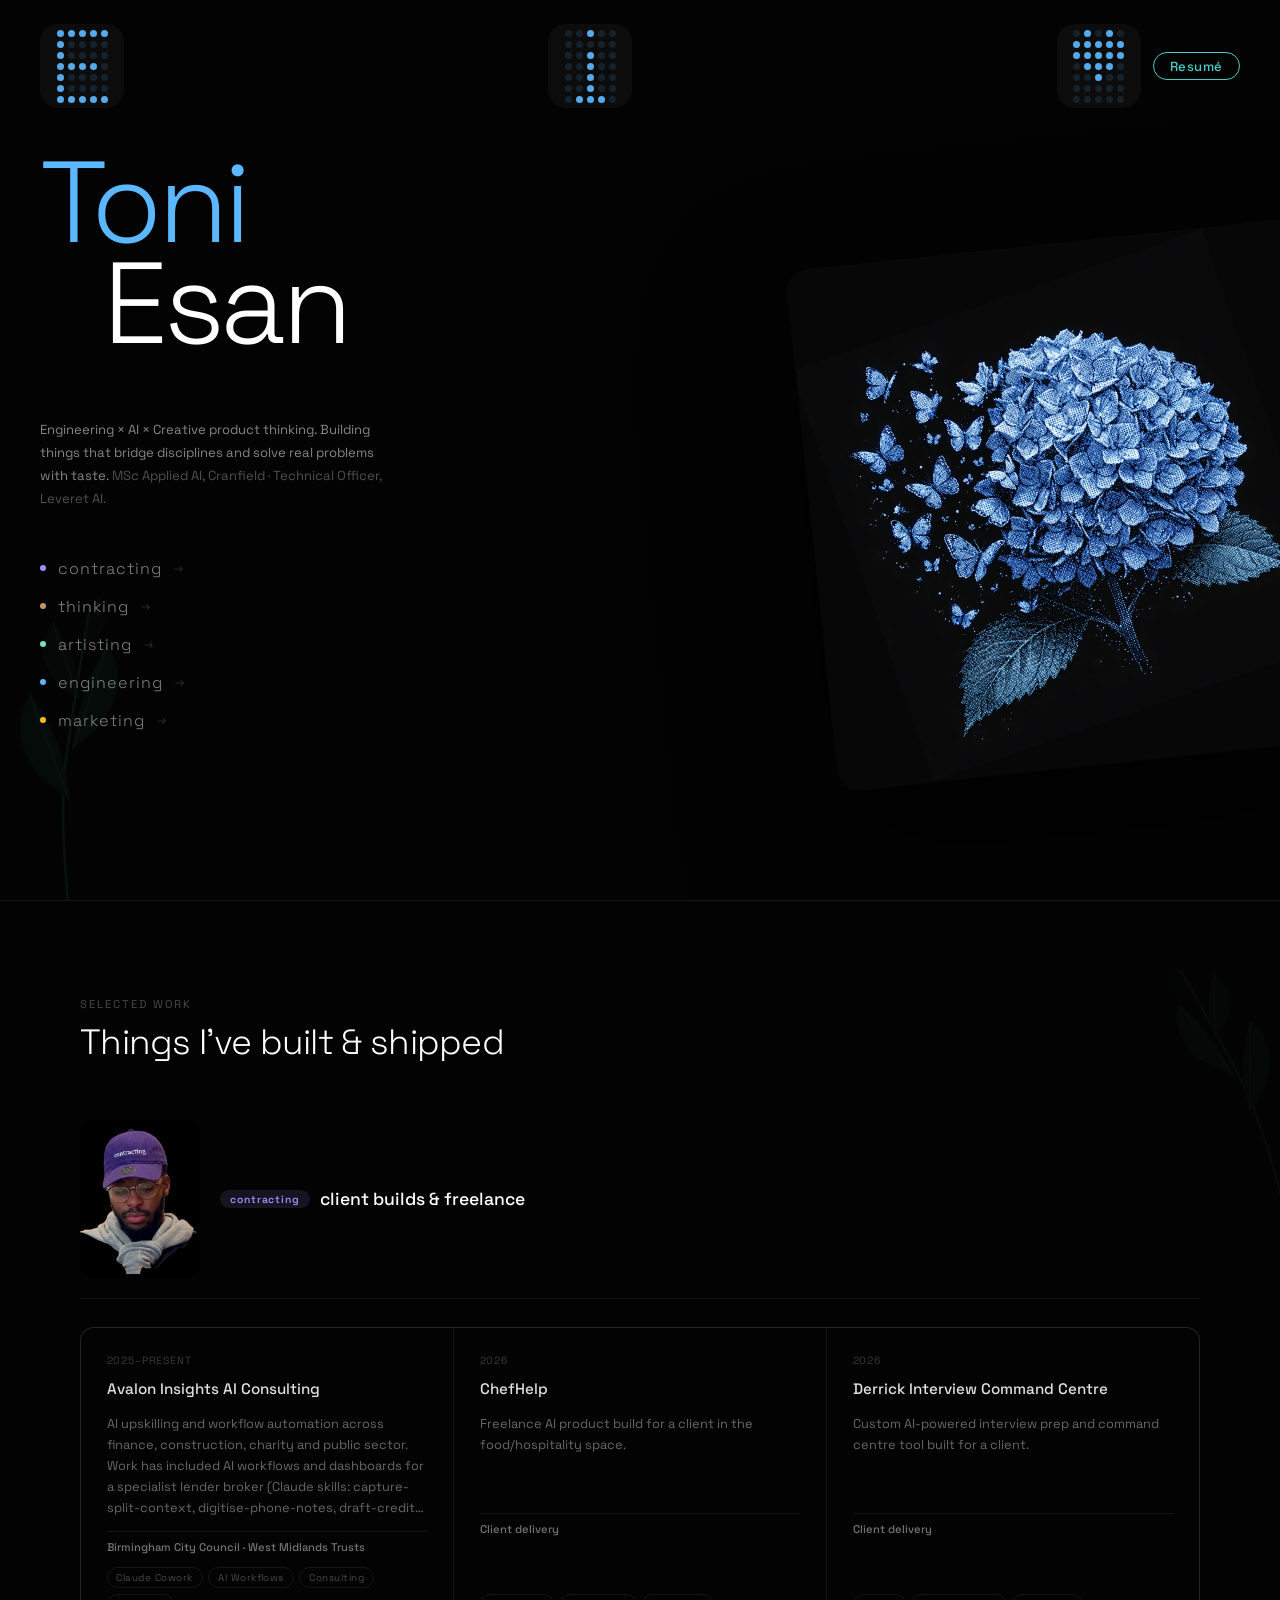
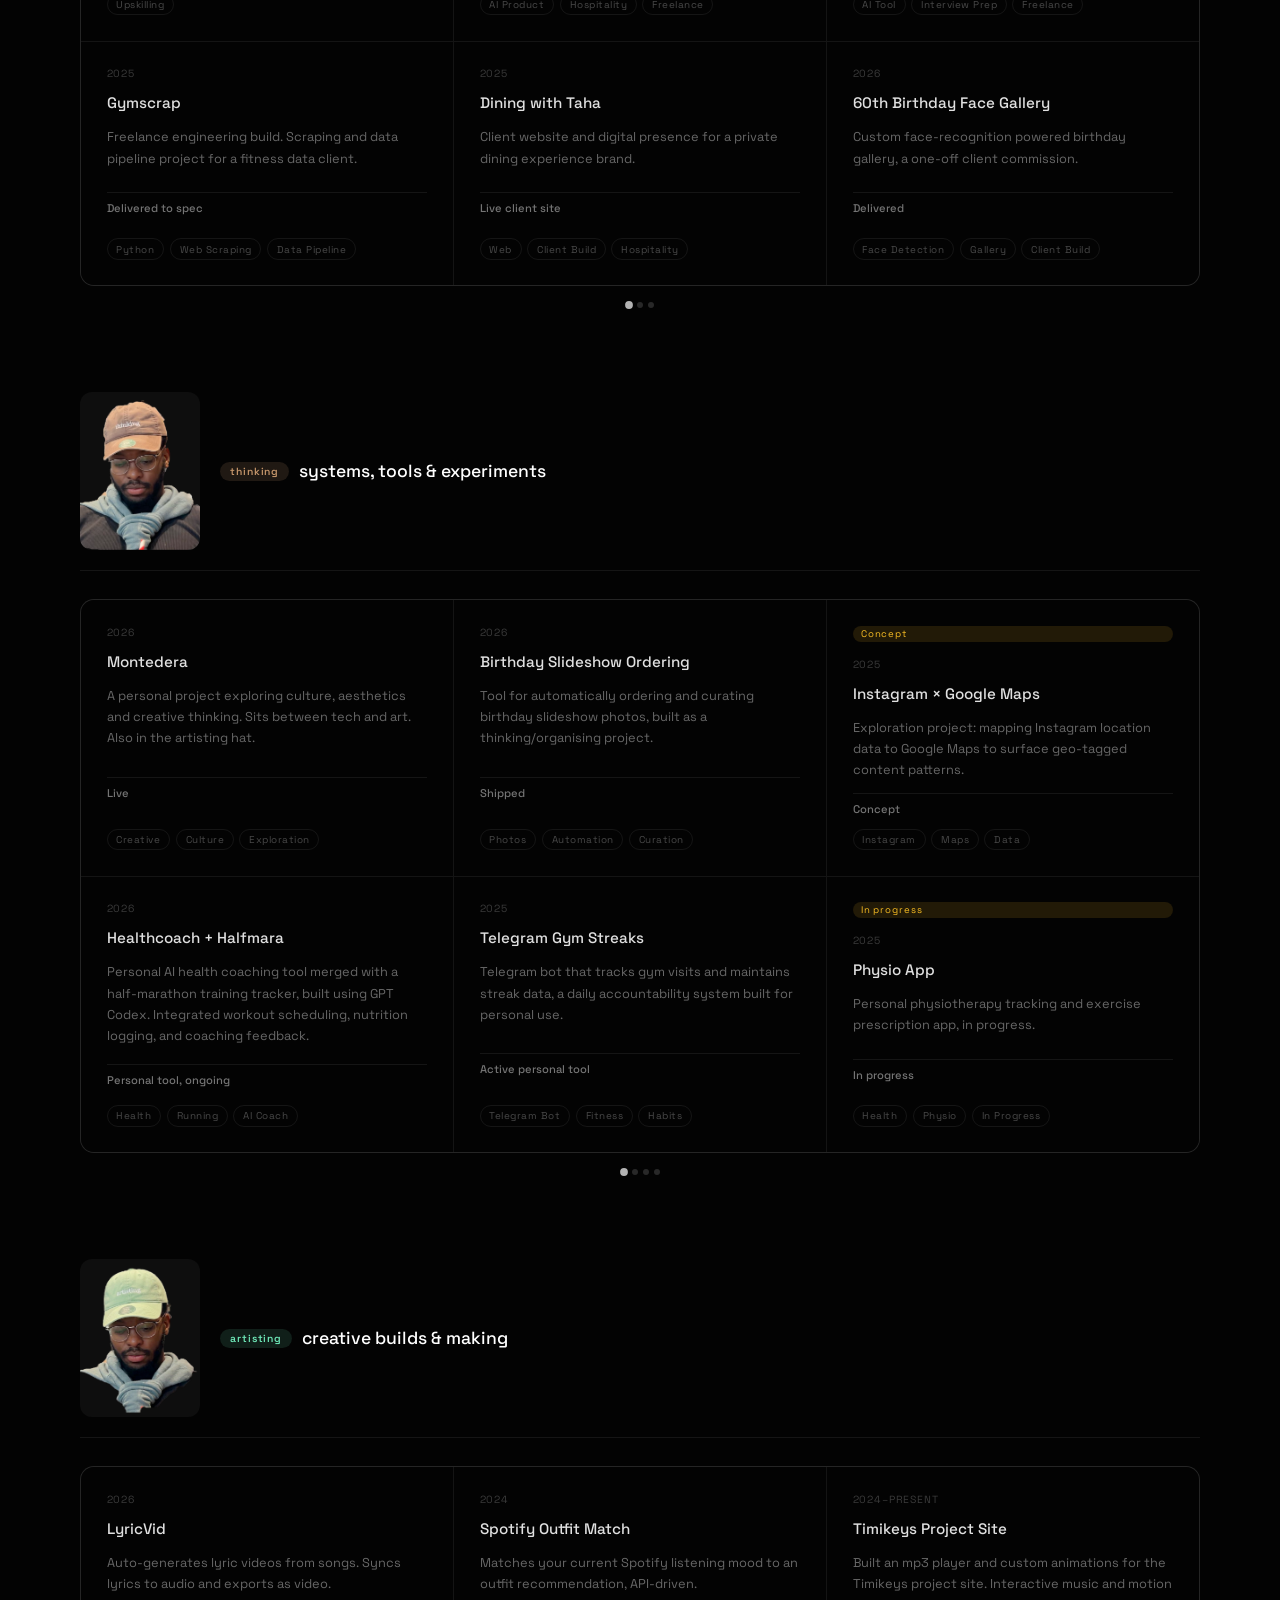
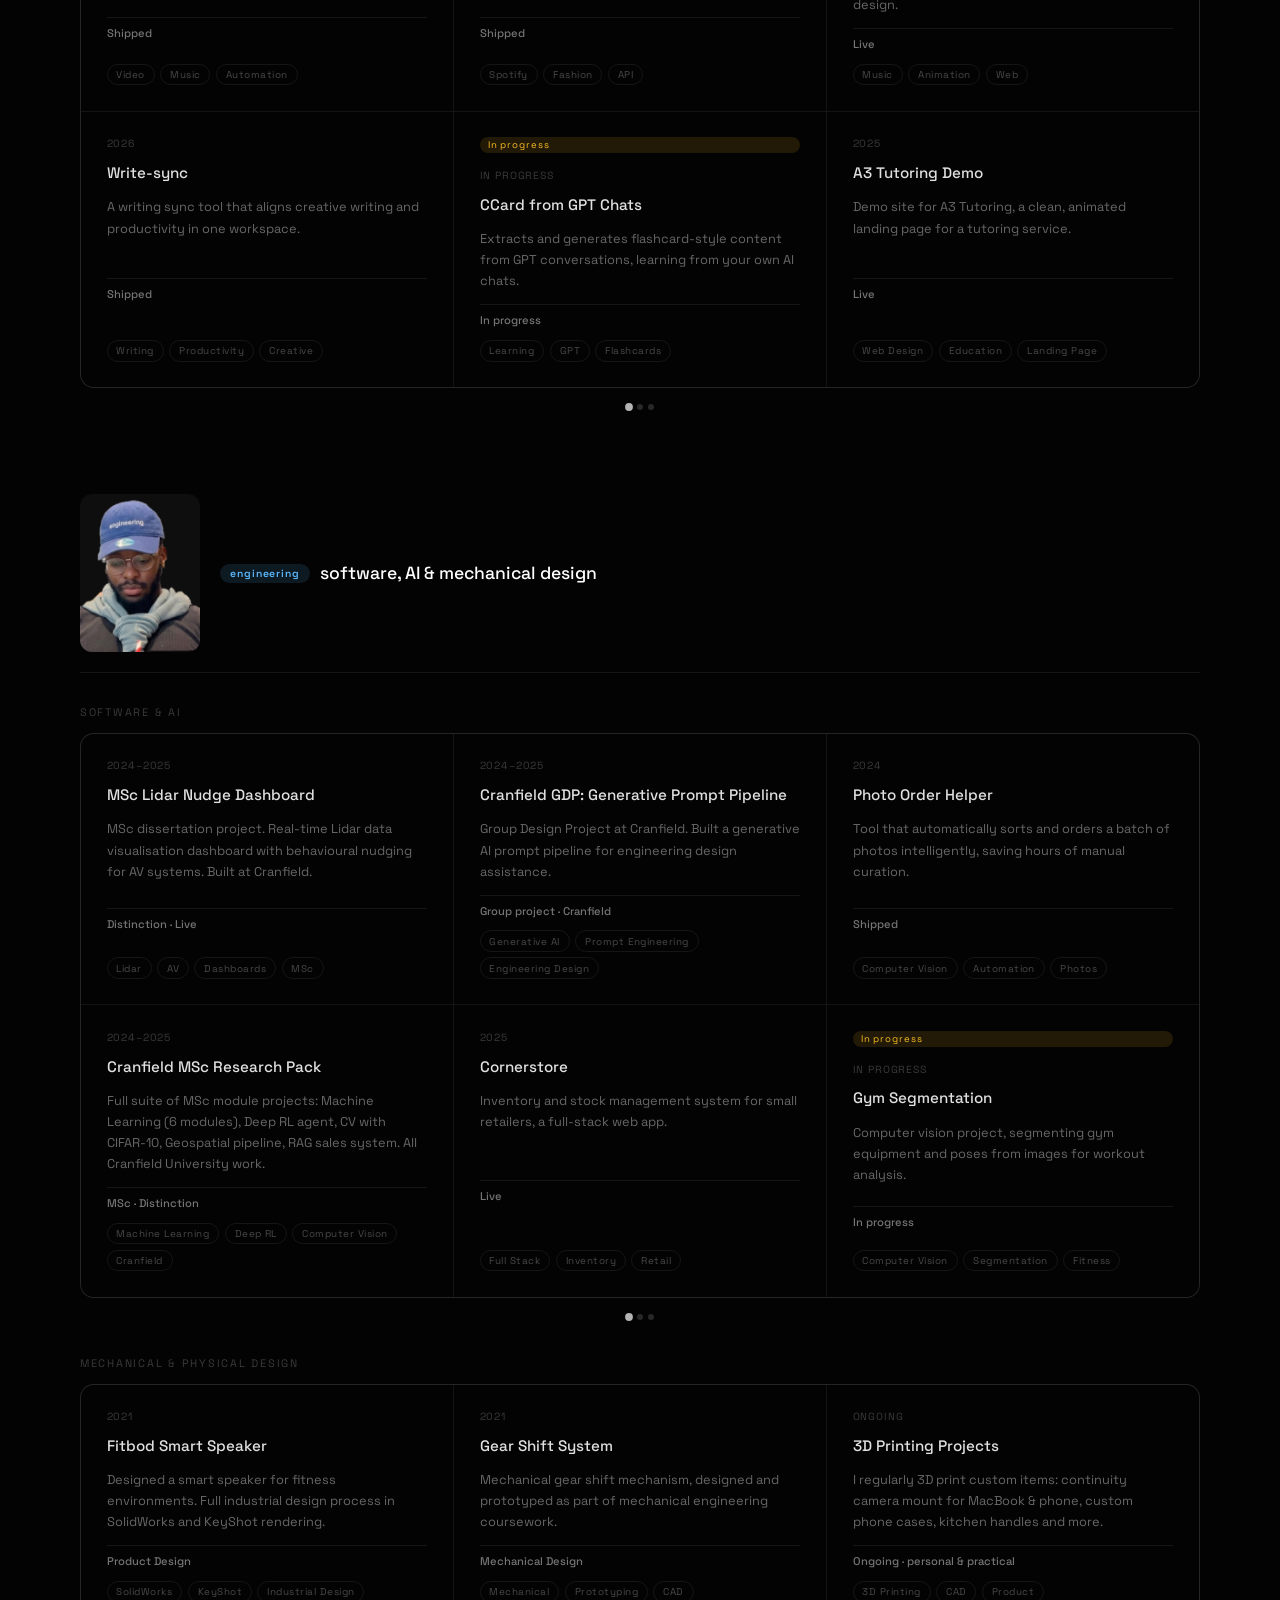
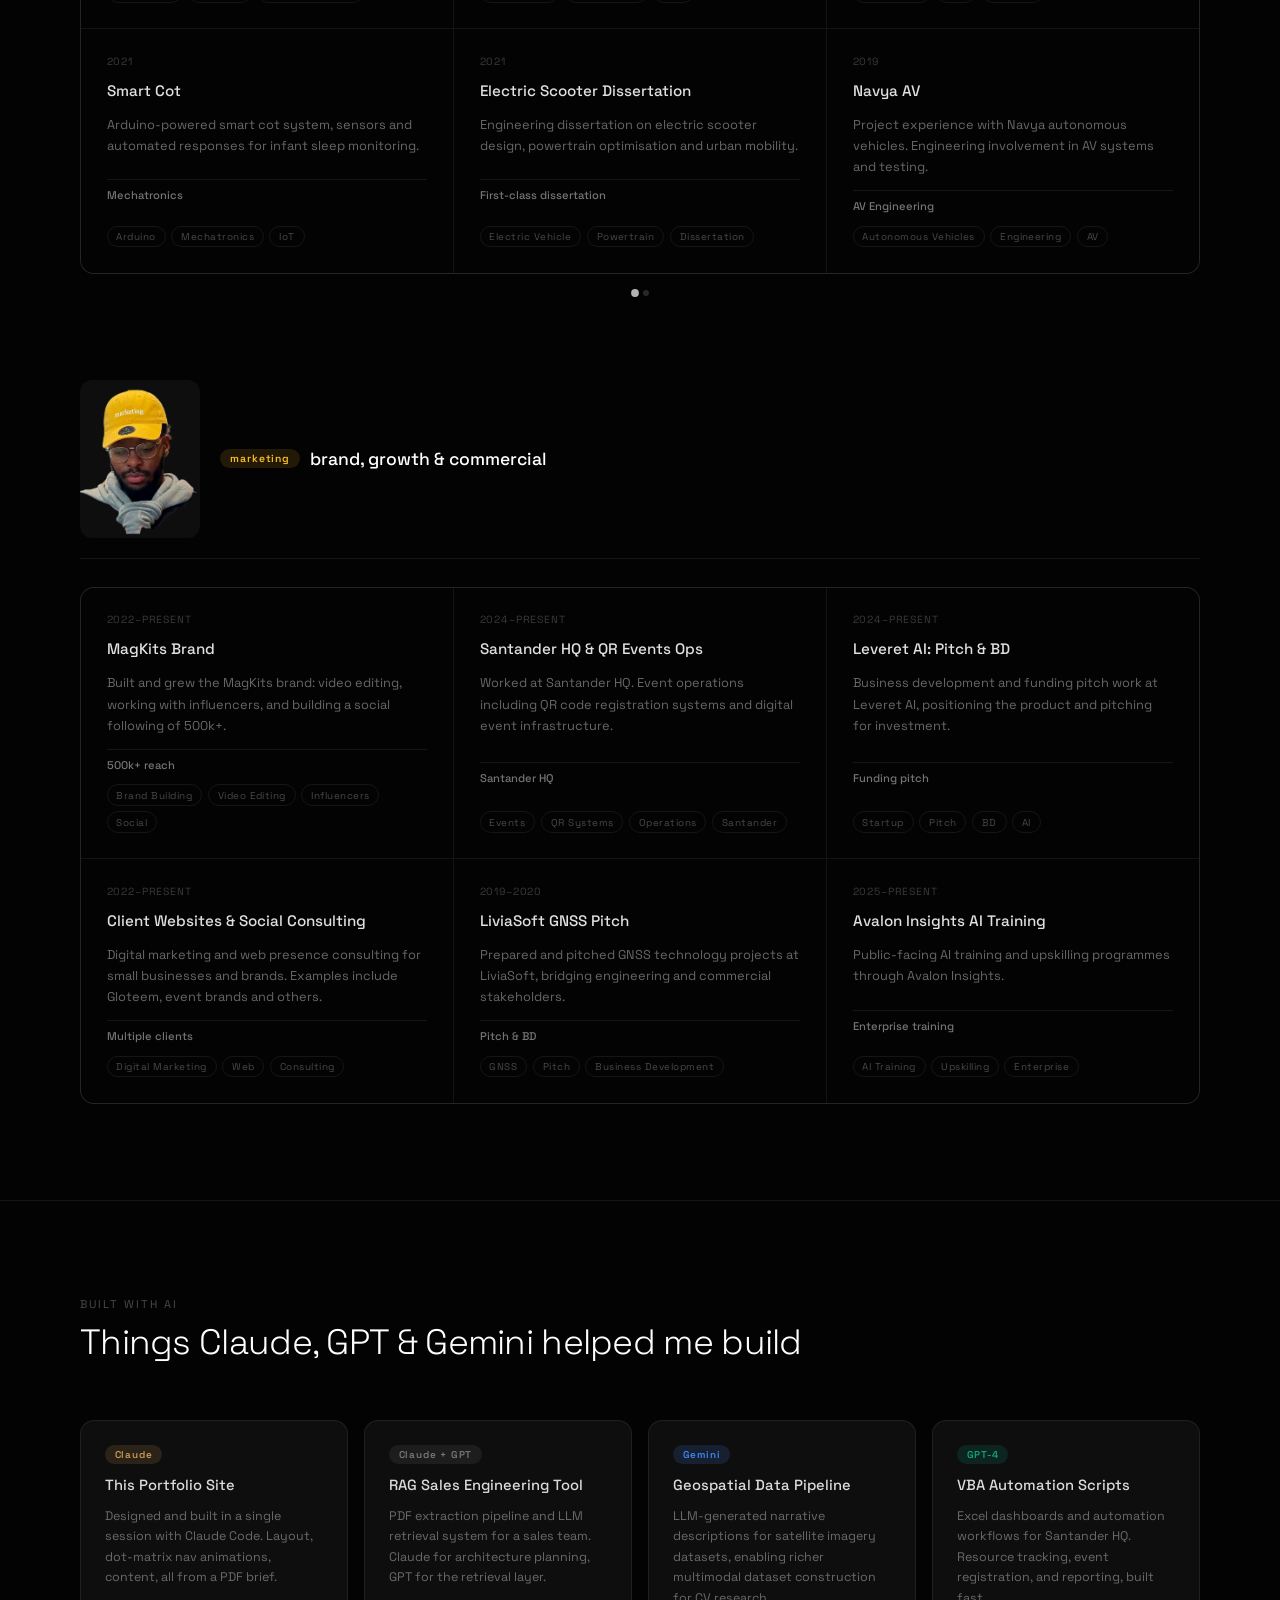
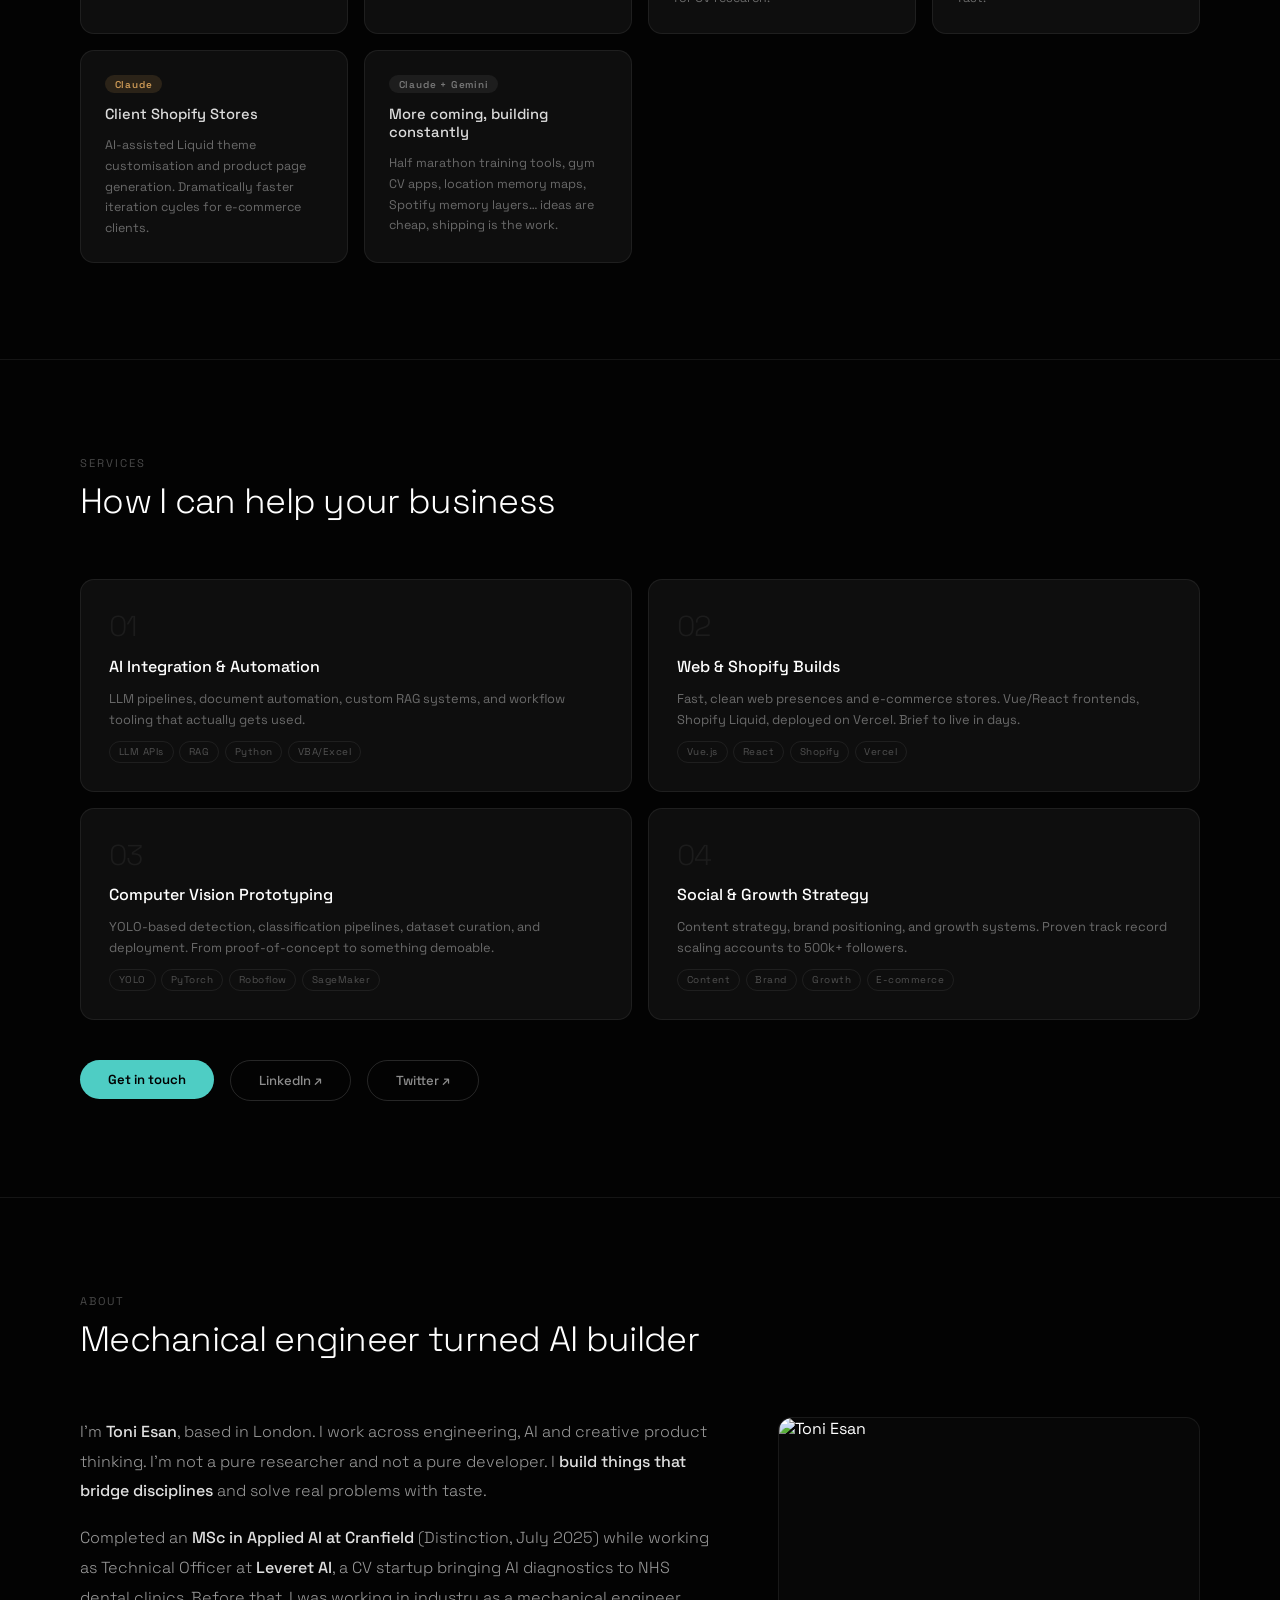
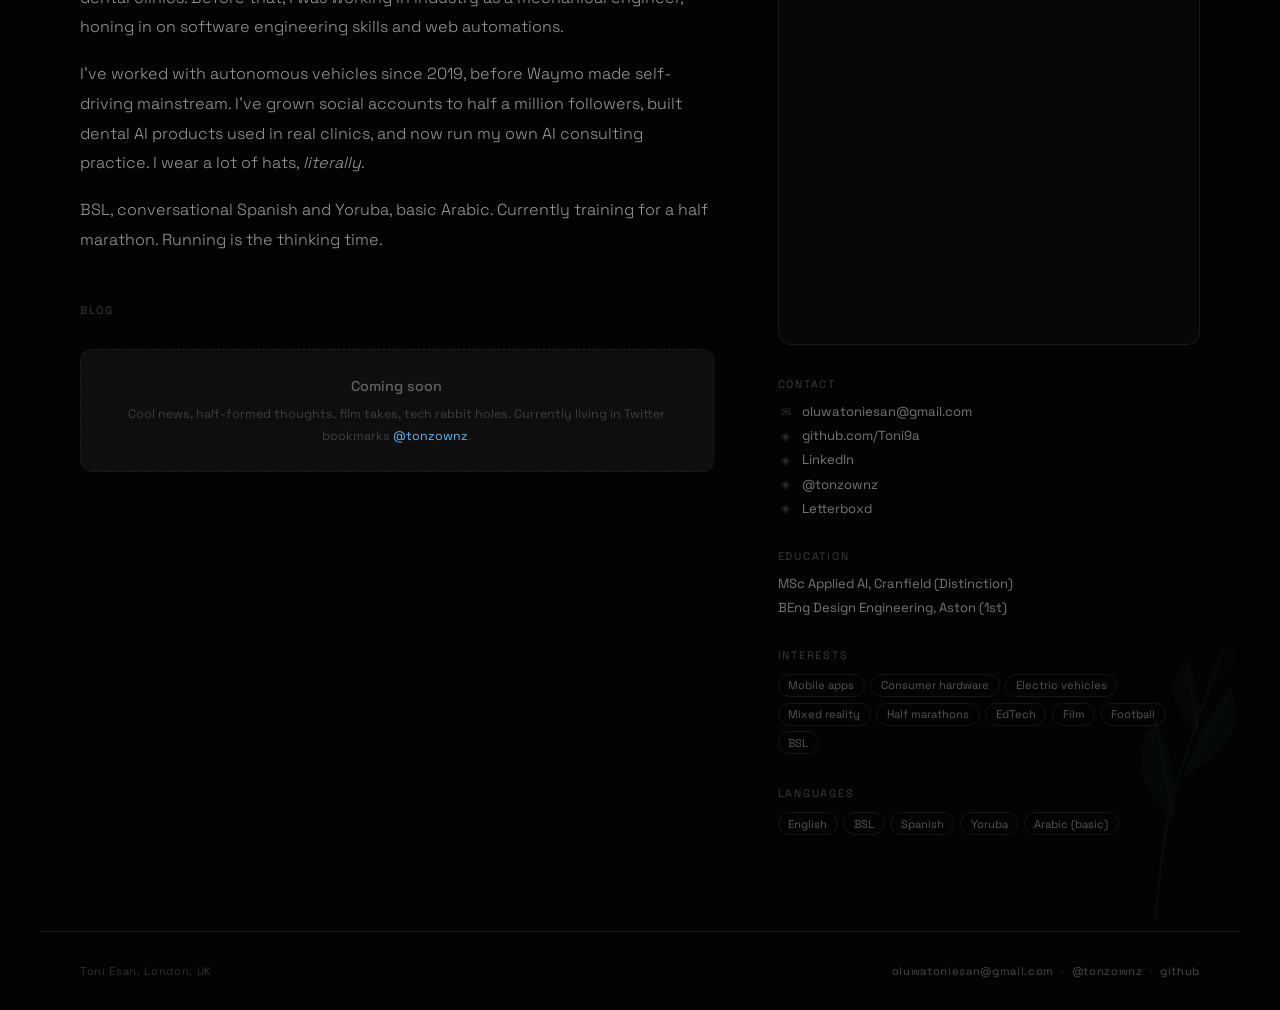
==== commit dcffec9b: "Blog tab: voice playback, sources display, link/title/tag suggestions, RLS security fix" ====
--- a/index.html
+++ b/index.html
@@ -275,7 +275,11 @@
     .project-card:hover { background: #0a0a0a; }
     .card-period { font-size: 0.65rem; color: rgba(255,255,255,0.22); letter-spacing: 0.08em; text-transform: uppercase; }
     .card-title  { font-size: 0.95rem; font-weight: 500; line-height: 1.35; color: rgba(255,255,255,0.88); }
-    .card-desc   { font-size: 0.8rem; color: rgba(255,255,255,0.4); line-height: 1.65; }
+    .card-desc   {
+      font-size: 0.8rem; color: rgba(255,255,255,0.4); line-height: 1.65;
+      display: -webkit-box; -webkit-box-orient: vertical; -webkit-line-clamp: 5;
+      overflow: hidden;
+    }
     .card-metric { font-size: 0.7rem; font-weight: 500; color: rgba(255,255,255,0.45); border-top: 1px solid var(--border); padding-top: 0.5rem; margin-top: auto; }
     .card-tags   { display: flex; flex-wrap: wrap; gap: 0.35rem; margin-top: auto; }
     .tag {
@@ -401,6 +405,11 @@
 
     /* about side spacing */
     .about-side { display: flex; flex-direction: column; gap: 2rem; }
+    .about-photo {
+      width: 100%; aspect-ratio: 4 / 5; border-radius: 14px; overflow: hidden;
+      border: 1px solid var(--border); background: #070707;
+    }
+    .about-photo img { width: 100%; height: 100%; object-fit: cover; object-position: 50% 15%; display: block; }
   
     /* ── Bio Intro ── */
     .bio-intro { border-bottom: 1px solid var(--border); padding: 3rem 0; }
@@ -700,7 +709,7 @@
         <div class="project-card"
        data-note="Designed and delivered a 3-part AI upskilling programme for BMTA members.">
           
-          <p class="card-period">2025</p>
+          <p class="card-period">2026</p>
           <h3 class="card-title">BMTA Workshop Programme</h3>
           <p class="card-desc">Led a 3-session AI training programme for the British Textile Machinery Association. Session 1: brand voice and marketing AI (Marlow case study). Session 2: AI ethics and customer support agents. Session 3: multi-source email agents and live Google Sheet automation.</p>
           <p class="card-metric">3 sessions delivered</p>
@@ -736,25 +745,34 @@
        data-note="Montedera is both a thinking and artisting project, exploring ideas through visual and cultural lenses."
        data-link="https://claudeera.vercel.app">
           
-          <p class="card-period">2025</p>
+          <p class="card-period">2026</p>
           <h3 class="card-title">Montedera</h3>
           <p class="card-desc">A personal project exploring culture, aesthetics and creative thinking. Sits between tech and art. Also in the artisting hat.</p>
           <p class="card-metric">Live</p>
           <div class="card-tags"><span class="tag">Creative</span><span class="tag">Culture</span><span class="tag">Exploration</span></div>
         </div>
         <div class="project-card"
-       data-note="Combined my half-marathon training with an AI health coaching app I built for myself.">
-          
-          <p class="card-period">2024</p>
+       data-note="Combined my half-marathon training with an AI health coaching app I built for myself, using GPT Codex.">
+          
+          <p class="card-period">2026</p>
           <h3 class="card-title">Healthcoach + Halfmara</h3>
-          <p class="card-desc">Personal AI health coaching tool merged with a half-marathon training tracker. Integrated workout scheduling, nutrition logging, and coaching feedback.</p>
+          <p class="card-desc">Personal AI health coaching tool merged with a half-marathon training tracker, built using GPT Codex. Integrated workout scheduling, nutrition logging, and coaching feedback.</p>
           <p class="card-metric">Personal tool, ongoing</p>
           <div class="card-tags"><span class="tag">Health</span><span class="tag">Running</span><span class="tag">AI Coach</span></div>
         </div>
         <div class="project-card"
+       data-note="Built to solve the real problem of sorting and ordering photos for a birthday slideshow.">
+          
+          <p class="card-period">2026</p>
+          <h3 class="card-title">Birthday Slideshow Ordering</h3>
+          <p class="card-desc">Tool for automatically ordering and curating birthday slideshow photos, built as a thinking/organising project.</p>
+          <p class="card-metric">Shipped</p>
+          <div class="card-tags"><span class="tag">Photos</span><span class="tag">Automation</span><span class="tag">Curation</span></div>
+        </div>
+        <div class="project-card"
        data-note="I built this because I wanted a no-friction way to log gym sessions and keep streaks going.">
           
-          <p class="card-period">2024</p>
+          <p class="card-period">2025</p>
           <h3 class="card-title">Telegram Gym Streaks</h3>
           <p class="card-desc">Telegram bot that tracks gym visits and maintains streak data, a daily accountability system built for personal use.</p>
           <p class="card-metric">Active personal tool</p>
@@ -763,17 +781,18 @@
         <div class="project-card"
        data-note="An experiment in combining social media location data with maps.">
           
-          <p class="card-period">2024</p>
+        <p class="card-status">Concept</p>
+          <p class="card-period">2025</p>
           <h3 class="card-title">Instagram × Google Maps</h3>
           <p class="card-desc">Exploration project: mapping Instagram location data to Google Maps to surface geo-tagged content patterns.</p>
-          <p class="card-metric">Research / exploration</p>
+          <p class="card-metric">Concept</p>
           <div class="card-tags"><span class="tag">Instagram</span><span class="tag">Maps</span><span class="tag">Data</span></div>
         </div>
         <div class="project-card"
        data-note="Building a physio tracking app to manage my own recovery and exercises.">
           
         <p class="card-status">In progress</p>
-          <p class="card-period">In Progress</p>
+          <p class="card-period">2025</p>
           <h3 class="card-title">Physio App</h3>
           <p class="card-desc">Personal physiotherapy tracking and exercise prescription app, in progress.</p>
           <p class="card-metric">In progress</p>
@@ -784,11 +803,41 @@
        data-link="https://github.com">
           
         <p class="card-status">Concept</p>
-          <p class="card-period">Concept</p>
+          <p class="card-period">2025</p>
           <h3 class="card-title">Meta Glasses Face Detection</h3>
           <p class="card-desc">Concept for face detection using Meta smart glasses. Someone else already built a proof-of-concept version. I'll link to it and blog about it.</p>
           <p class="card-metric">POC exists externally</p>
           <div class="card-tags"><span class="tag">Face Detection</span><span class="tag">Meta</span><span class="tag">Concept</span></div>
+        </div>
+        <div class="project-card"
+       data-note="Building a system to make YouTube video content semantically searchable.">
+          
+        <p class="card-status">In progress</p>
+          <p class="card-period">2025–Present</p>
+          <h3 class="card-title">RAG for YouTube</h3>
+          <p class="card-desc">Retrieval-augmented generation pipeline for YouTube content. Index videos and query their content semantically.</p>
+          <p class="card-metric">In progress</p>
+          <div class="card-tags"><span class="tag">RAG</span><span class="tag">YouTube</span><span class="tag">NLP</span></div>
+        </div>
+        <div class="project-card"
+       data-note="Would love to build this: a map that tracks % of a city you've actually walked through.">
+          
+        <p class="card-status idea">idea</p>
+          <p class="card-period">2025</p>
+          <h3 class="card-title">Explored % App</h3>
+          <p class="card-desc">An app that tracks what percentage of a city or area you've physically explored, gamifying urban exploration.</p>
+          <p class="card-metric">Idea stage</p>
+          <div class="card-tags"><span class="tag">Maps</span><span class="tag">Gamification</span><span class="tag">Idea</span></div>
+        </div>
+        <div class="project-card"
+       data-note="Inspired by how music is tied to memory. Want to make that connection explicit.">
+          
+        <p class="card-status idea">idea</p>
+          <p class="card-period">2025</p>
+          <h3 class="card-title">Spotify Memory</h3>
+          <p class="card-desc">An app that surfaces Spotify listening history as personal memory. "You were listening to this when..."</p>
+          <p class="card-metric">Idea stage</p>
+          <div class="card-tags"><span class="tag">Spotify</span><span class="tag">Memory</span><span class="tag">Music</span></div>
         </div>
         <div class="project-card"
        data-note="Concept for a cooking companion, same idea as JScooks."
@@ -800,45 +849,6 @@
           <p class="card-desc">A cooking companion app concept: meal planning, recipe surfacing, and cooking assistant.</p>
           <p class="card-metric">Concept / early stage</p>
           <div class="card-tags"><span class="tag">Cooking</span><span class="tag">App Concept</span><span class="tag">Food</span></div>
-        </div>
-        <div class="project-card"
-       data-note="Built to solve the real problem of sorting and ordering photos for a birthday slideshow.">
-          
-          <p class="card-period">2026</p>
-          <h3 class="card-title">Birthday Slideshow Ordering</h3>
-          <p class="card-desc">Tool for automatically ordering and curating birthday slideshow photos, built as a thinking/organising project.</p>
-          <p class="card-metric">Shipped</p>
-          <div class="card-tags"><span class="tag">Photos</span><span class="tag">Automation</span><span class="tag">Curation</span></div>
-        </div>
-        <div class="project-card"
-       data-note="Building a system to make YouTube video content semantically searchable.">
-          
-        <p class="card-status">In progress</p>
-          <p class="card-period">In Progress</p>
-          <h3 class="card-title">RAG for YouTube</h3>
-          <p class="card-desc">Retrieval-augmented generation pipeline for YouTube content. Index videos and query their content semantically.</p>
-          <p class="card-metric">In progress</p>
-          <div class="card-tags"><span class="tag">RAG</span><span class="tag">YouTube</span><span class="tag">NLP</span></div>
-        </div>
-        <div class="project-card"
-       data-note="Would love to build this: a map that tracks % of a city you've actually walked through.">
-          
-        <p class="card-status idea">idea</p>
-          <p class="card-period">Idea</p>
-          <h3 class="card-title">Explored % App</h3>
-          <p class="card-desc">An app that tracks what percentage of a city or area you've physically explored, gamifying urban exploration.</p>
-          <p class="card-metric">Idea stage</p>
-          <div class="card-tags"><span class="tag">Maps</span><span class="tag">Gamification</span><span class="tag">Idea</span></div>
-        </div>
-        <div class="project-card"
-       data-note="Inspired by how music is tied to memory. Want to make that connection explicit.">
-          
-        <p class="card-status idea">idea</p>
-          <p class="card-period">Idea</p>
-          <h3 class="card-title">Spotify Memory</h3>
-          <p class="card-desc">An app that surfaces Spotify listening history as personal memory. "You were listening to this when..."</p>
-          <p class="card-metric">Idea stage</p>
-          <div class="card-tags"><span class="tag">Spotify</span><span class="tag">Memory</span><span class="tag">Music</span></div>
         </div>
       </div>
     </div>
@@ -900,7 +910,7 @@
        data-note="Designed and built the interactive site for Timikeys, including an mp3 player and animation system."
        data-link="https://timikeys.com">
           
-          <p class="card-period">2024</p>
+          <p class="card-period">2024–Present</p>
           <h3 class="card-title">Timikeys Project Site</h3>
           <p class="card-desc">Built an mp3 player and custom animations for the Timikeys project site. Interactive music and motion design.</p>
           <p class="card-metric">Live</p>
@@ -930,7 +940,7 @@
        data-note="Montedera sits between thinking and making. A personal creative project."
        data-link="https://claudeera.vercel.app">
           
-          <p class="card-period">2025</p>
+          <p class="card-period">2026</p>
           <h3 class="card-title">Montedera</h3>
           <p class="card-desc">Cultural and aesthetic exploration project, part thinking, part artistry. A creative platform.</p>
           <p class="card-metric">Live</p>
@@ -946,14 +956,13 @@
           <div class="card-tags"><span class="tag">Midjourney</span><span class="tag">AI Art</span><span class="tag">Visual</span></div>
         </div>
         <div class="project-card"
-       data-note="My Letterboxd log. I take film seriously."
-       data-link="https://boxd.it/5YsGb">
-          
-          <p class="card-period">Ongoing</p>
-          <h3 class="card-title">Cinema &amp; Film</h3>
-          <p class="card-desc">A sustained engagement with cinema: watching, logging, thinking about film.</p>
-          <p class="card-metric">Ongoing</p>
-          <div class="card-tags"><span class="tag">Film</span><span class="tag">Cinema</span><span class="tag">Culture</span></div>
+       data-note="Safto is a zine I made with collaborators, published in Now&amp;Again magazine in Singapore.">
+          
+          <p class="card-period">2023–2025</p>
+          <h3 class="card-title">Safto Zine</h3>
+          <p class="card-desc">A collaborative zine exploring film and cinema culture, published in Now&amp;Again magazine in Singapore.</p>
+          <p class="card-metric">Published in Now&amp;Again (Singapore)</p>
+          <div class="card-tags"><span class="tag">Zine</span><span class="tag">Film</span><span class="tag">Publishing</span></div>
         </div>
       </div>
     </div>
@@ -1317,6 +1326,9 @@
         </div>
       </div>
       <div class="about-side">
+        <div class="about-photo">
+          <img src="assetsforsite/toni-about-portrait.jpg" alt="Toni Esan">
+        </div>
         <div>
           <p class="side-label">Contact</p>
           <div class="contact-links">
@@ -1422,6 +1434,31 @@
     if (el) el.scrollIntoView({ behavior: 'smooth', block: 'start' });
   }
 
+  // ── Nav dot colour follows whichever hat section is in view ─────────────
+  const HAT_DOT_COLORS = {
+    contracting: '#A78BFA', thinking: '#C4956A', artisting: '#6EE7B7',
+    engineering: '#5BB8FF', marketing: '#FBBF24'
+  };
+  const DEFAULT_DOT_COLOR = '#5BB8FF';
+  const dotColorObserver = new IntersectionObserver((entries) => {
+    entries.forEach(entry => {
+      if (!entry.isIntersecting) return;
+      const color = HAT_DOT_COLORS[entry.target.id] || DEFAULT_DOT_COLOR;
+      document.documentElement.style.setProperty('--dot', color);
+    });
+  }, { rootMargin: '-50% 0px -50% 0px', threshold: 0 });
+  document.querySelectorAll('.hat-section').forEach(sec => dotColorObserver.observe(sec));
+  // outside any hat section (hero / about) fall back to the default colour
+  const dotColorReset = new IntersectionObserver((entries) => {
+    entries.forEach(entry => {
+      if (entry.isIntersecting) document.documentElement.style.setProperty('--dot', DEFAULT_DOT_COLOR);
+    });
+  }, { rootMargin: '-50% 0px -50% 0px', threshold: 0 });
+  ['hero', 'about'].forEach(id => {
+    const el = document.getElementById(id);
+    if (el) dotColorReset.observe(el);
+  });
+
   // ── DOT MATRIX ────────────────────────────────────────────────────
   const PATTERNS = {
     E:     [1,1,1,1,1, 1,0,0,0,0, 1,0,0,0,0, 1,1,1,1,0, 1,0,0,0,0, 1,0,0,0,0, 1,1,1,1,1],
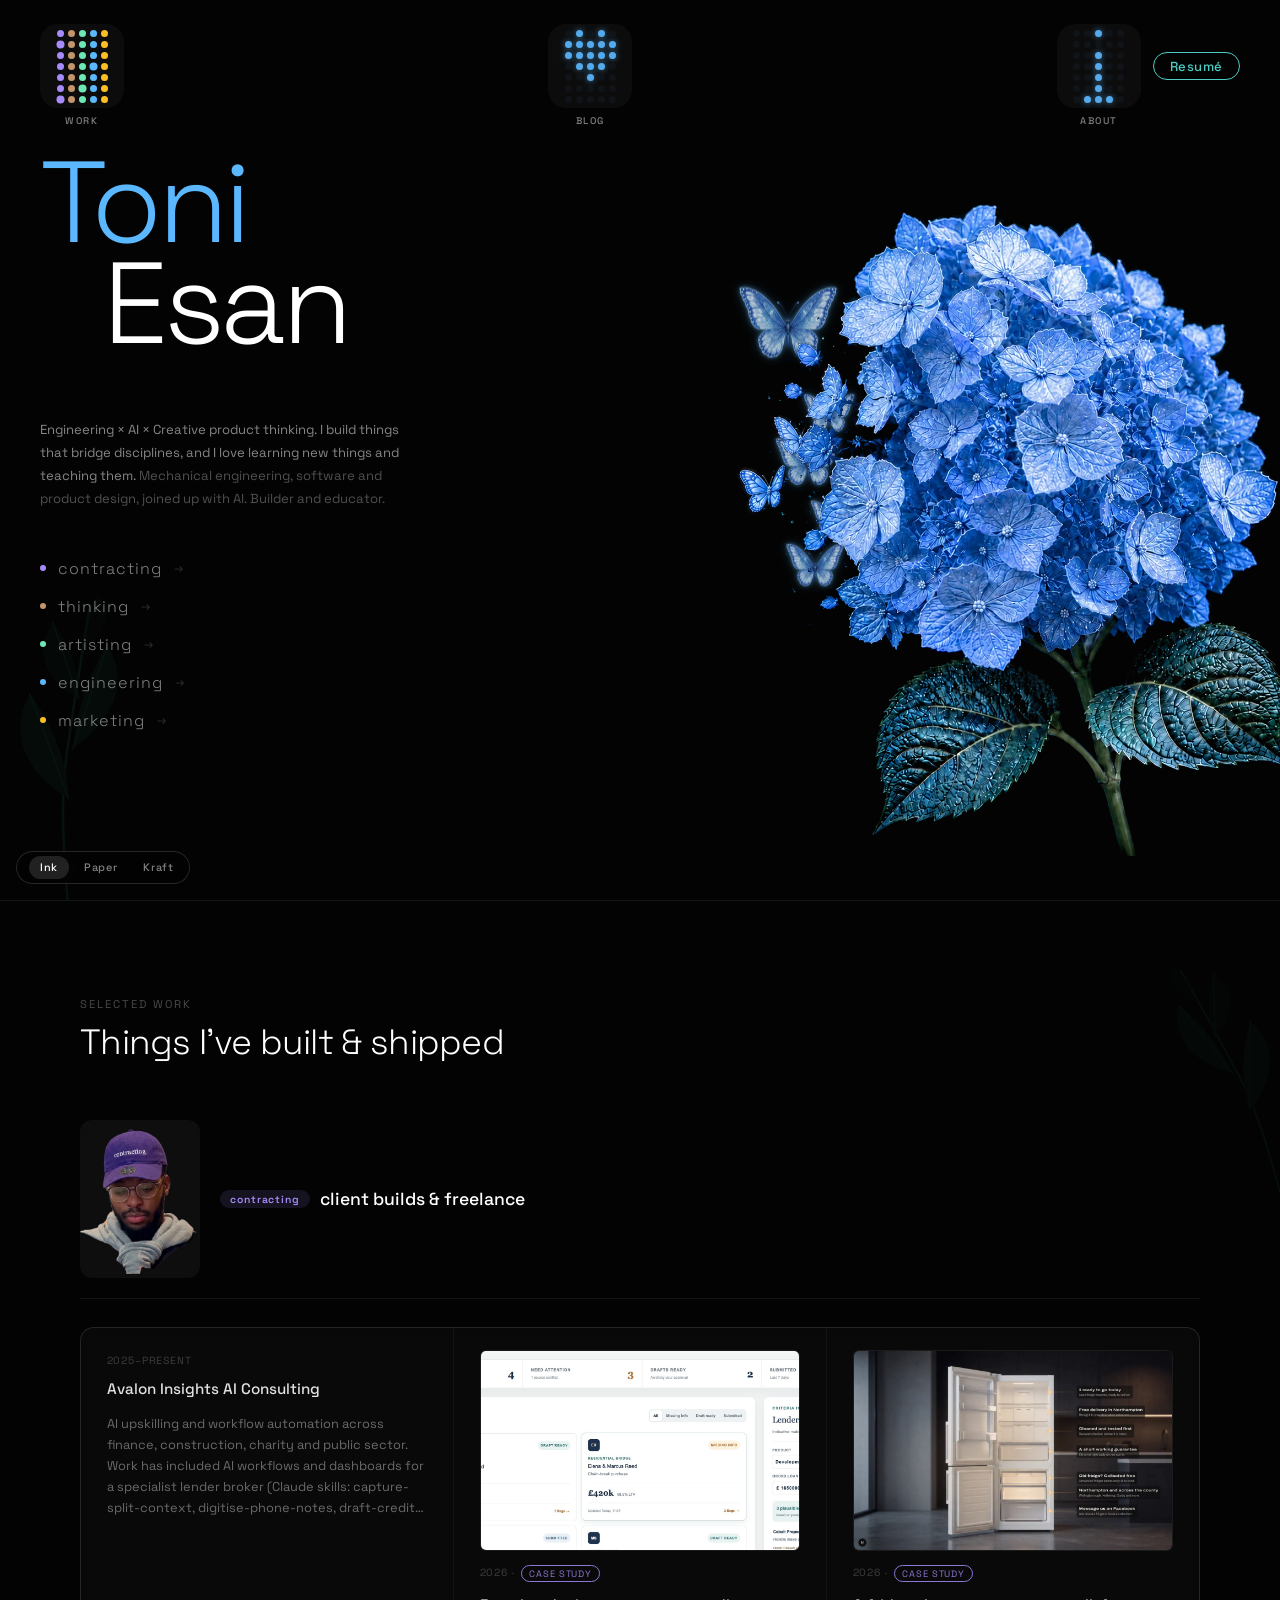
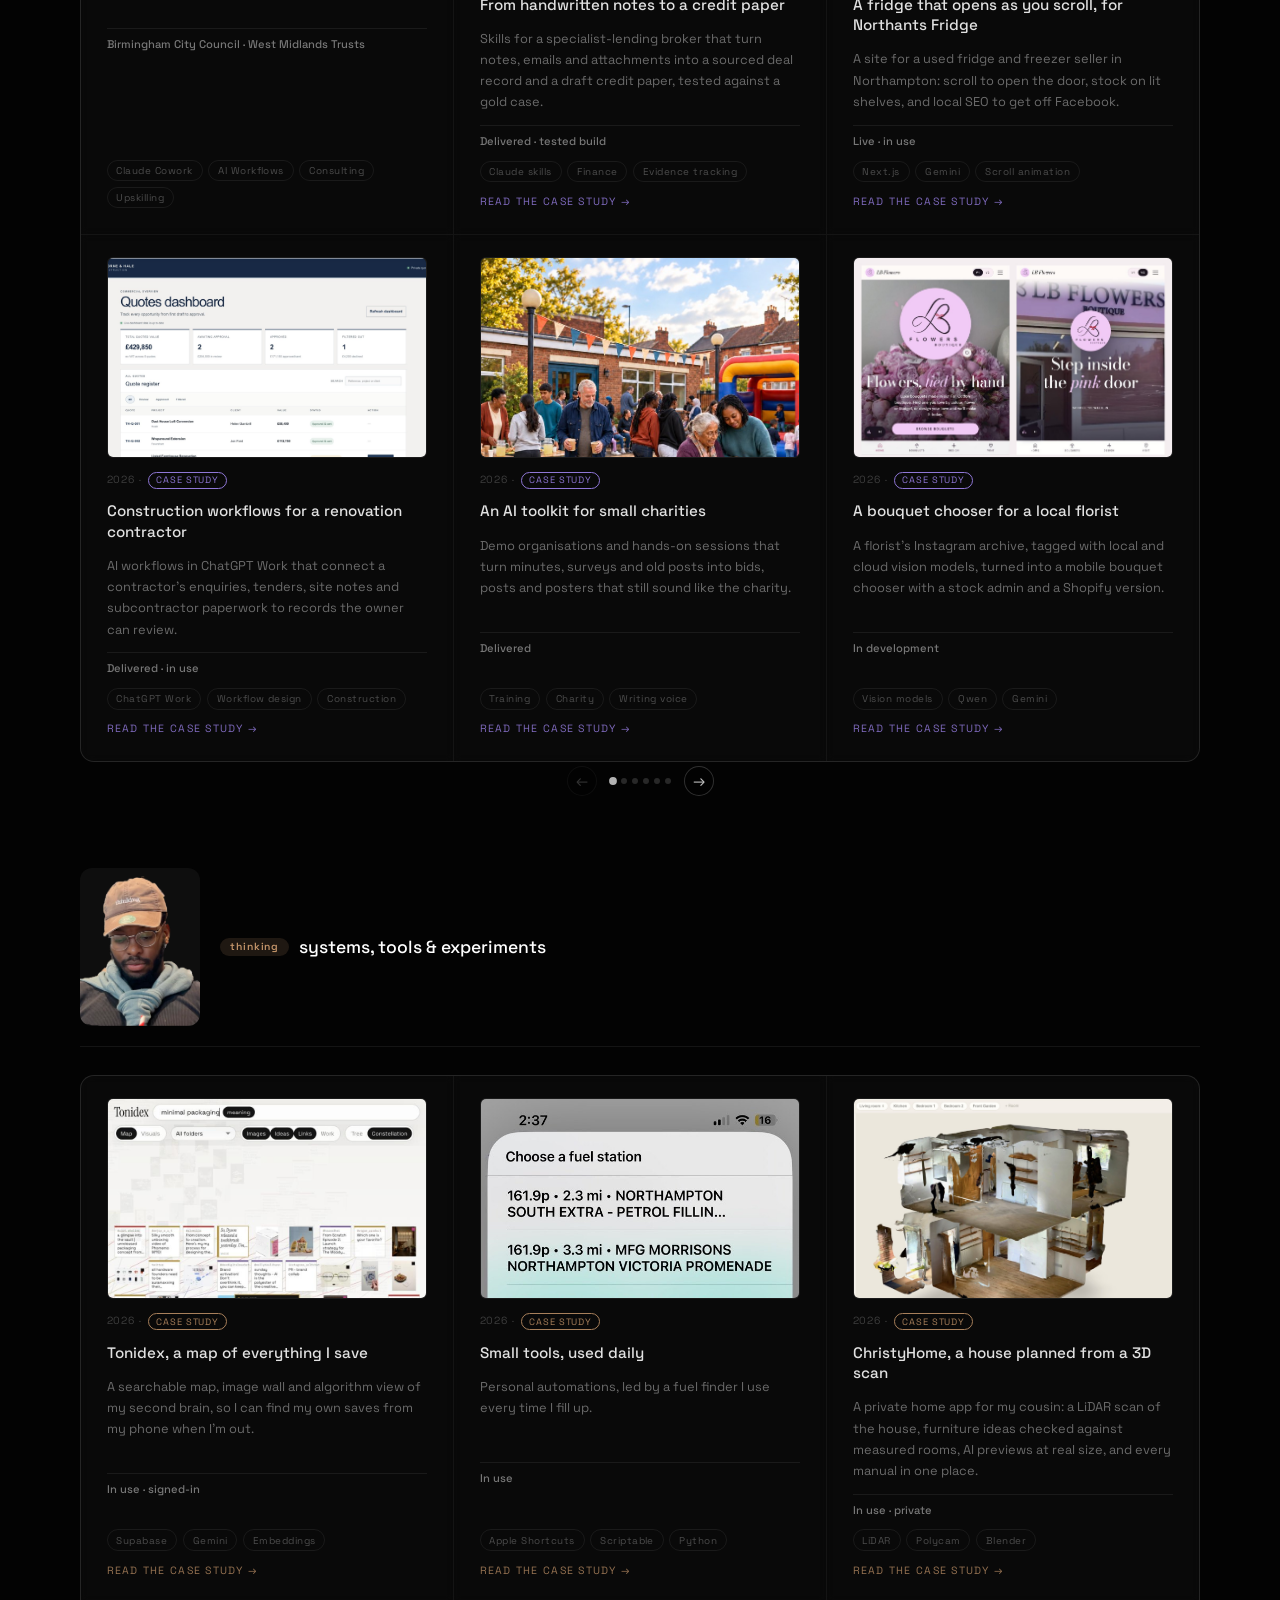
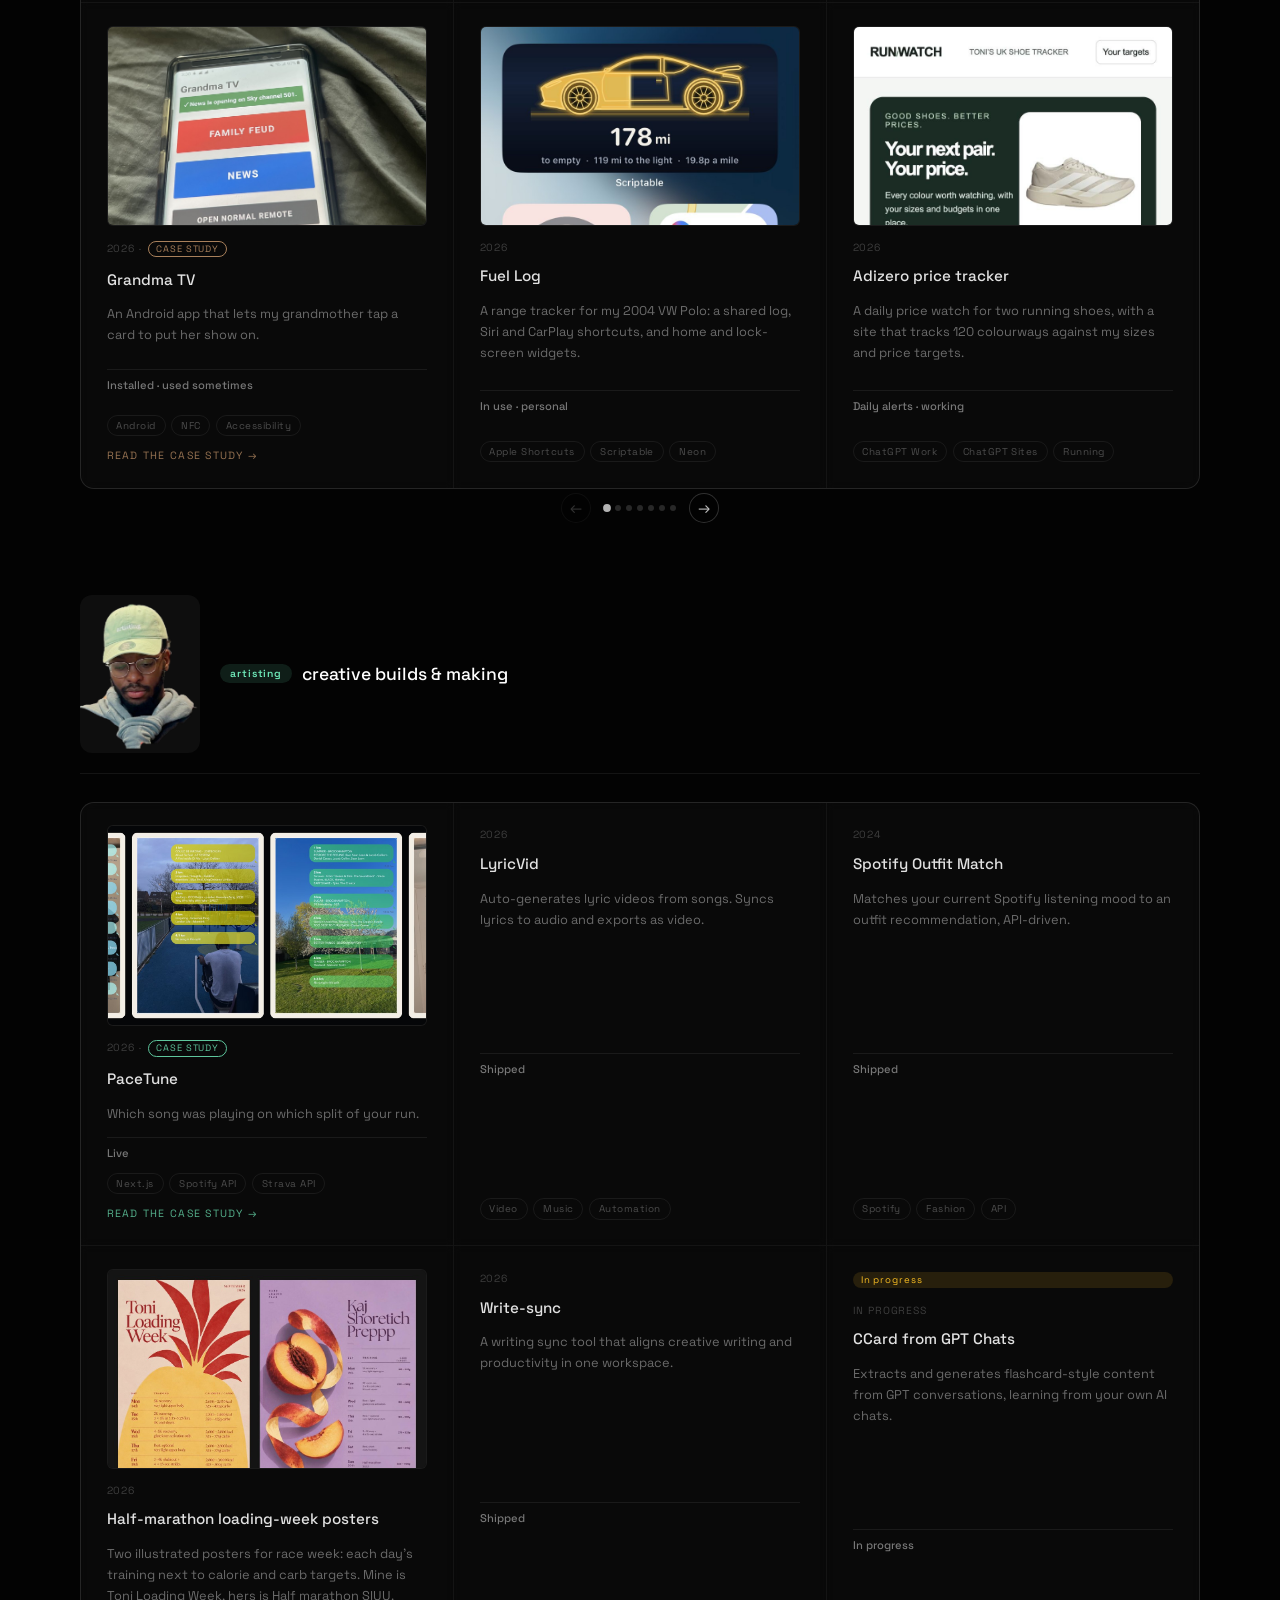
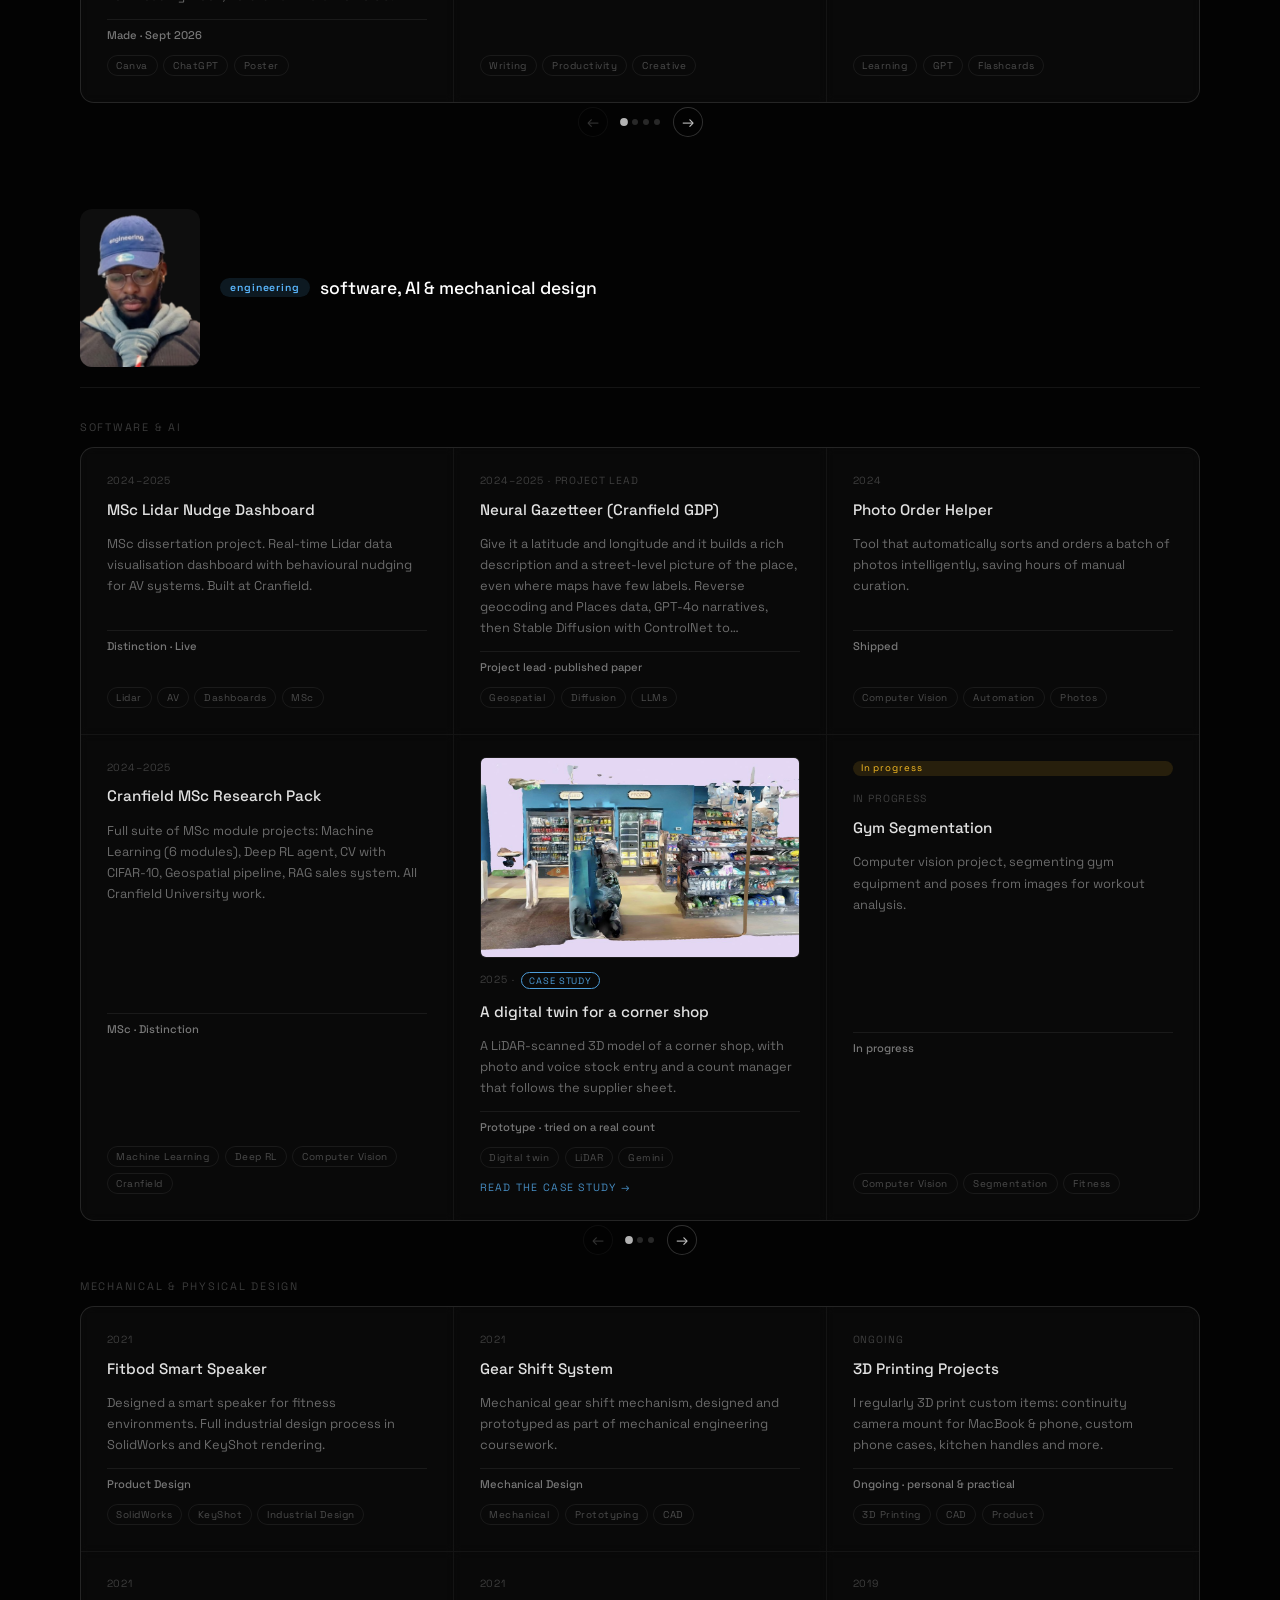
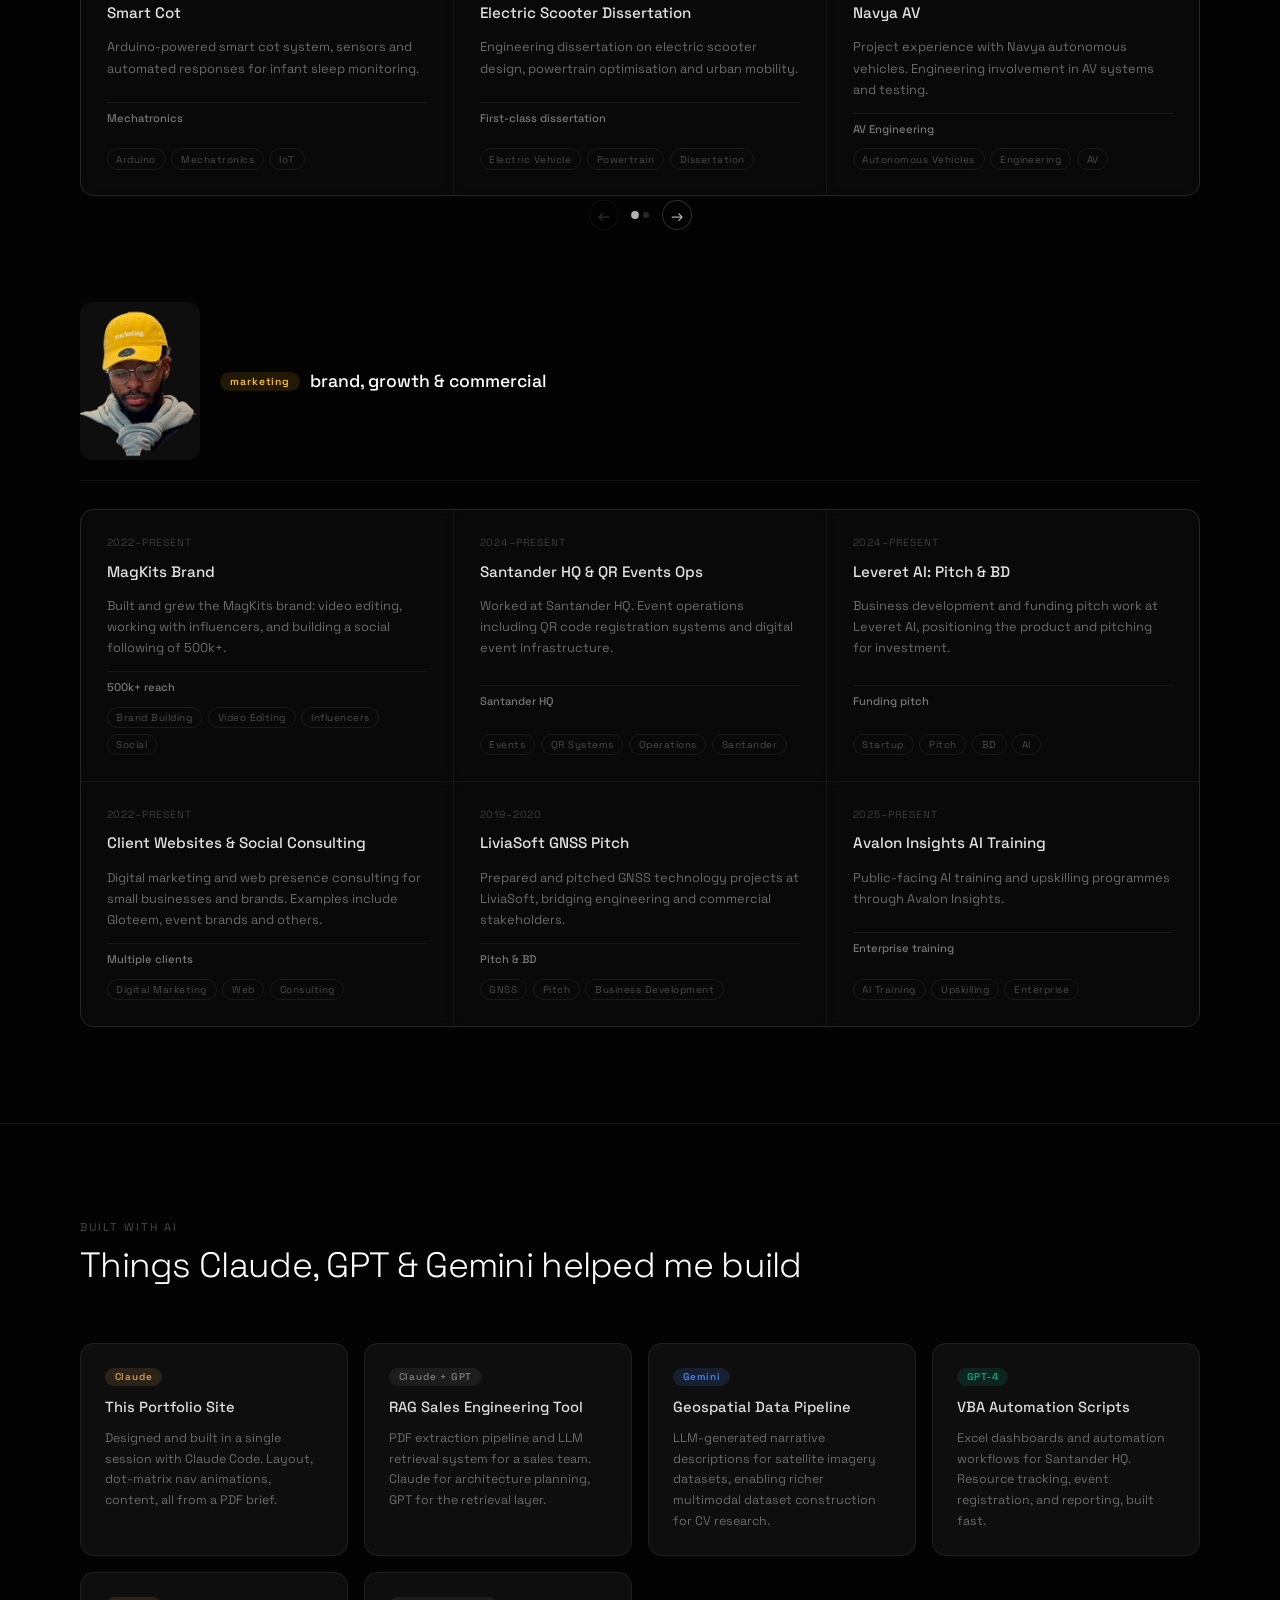
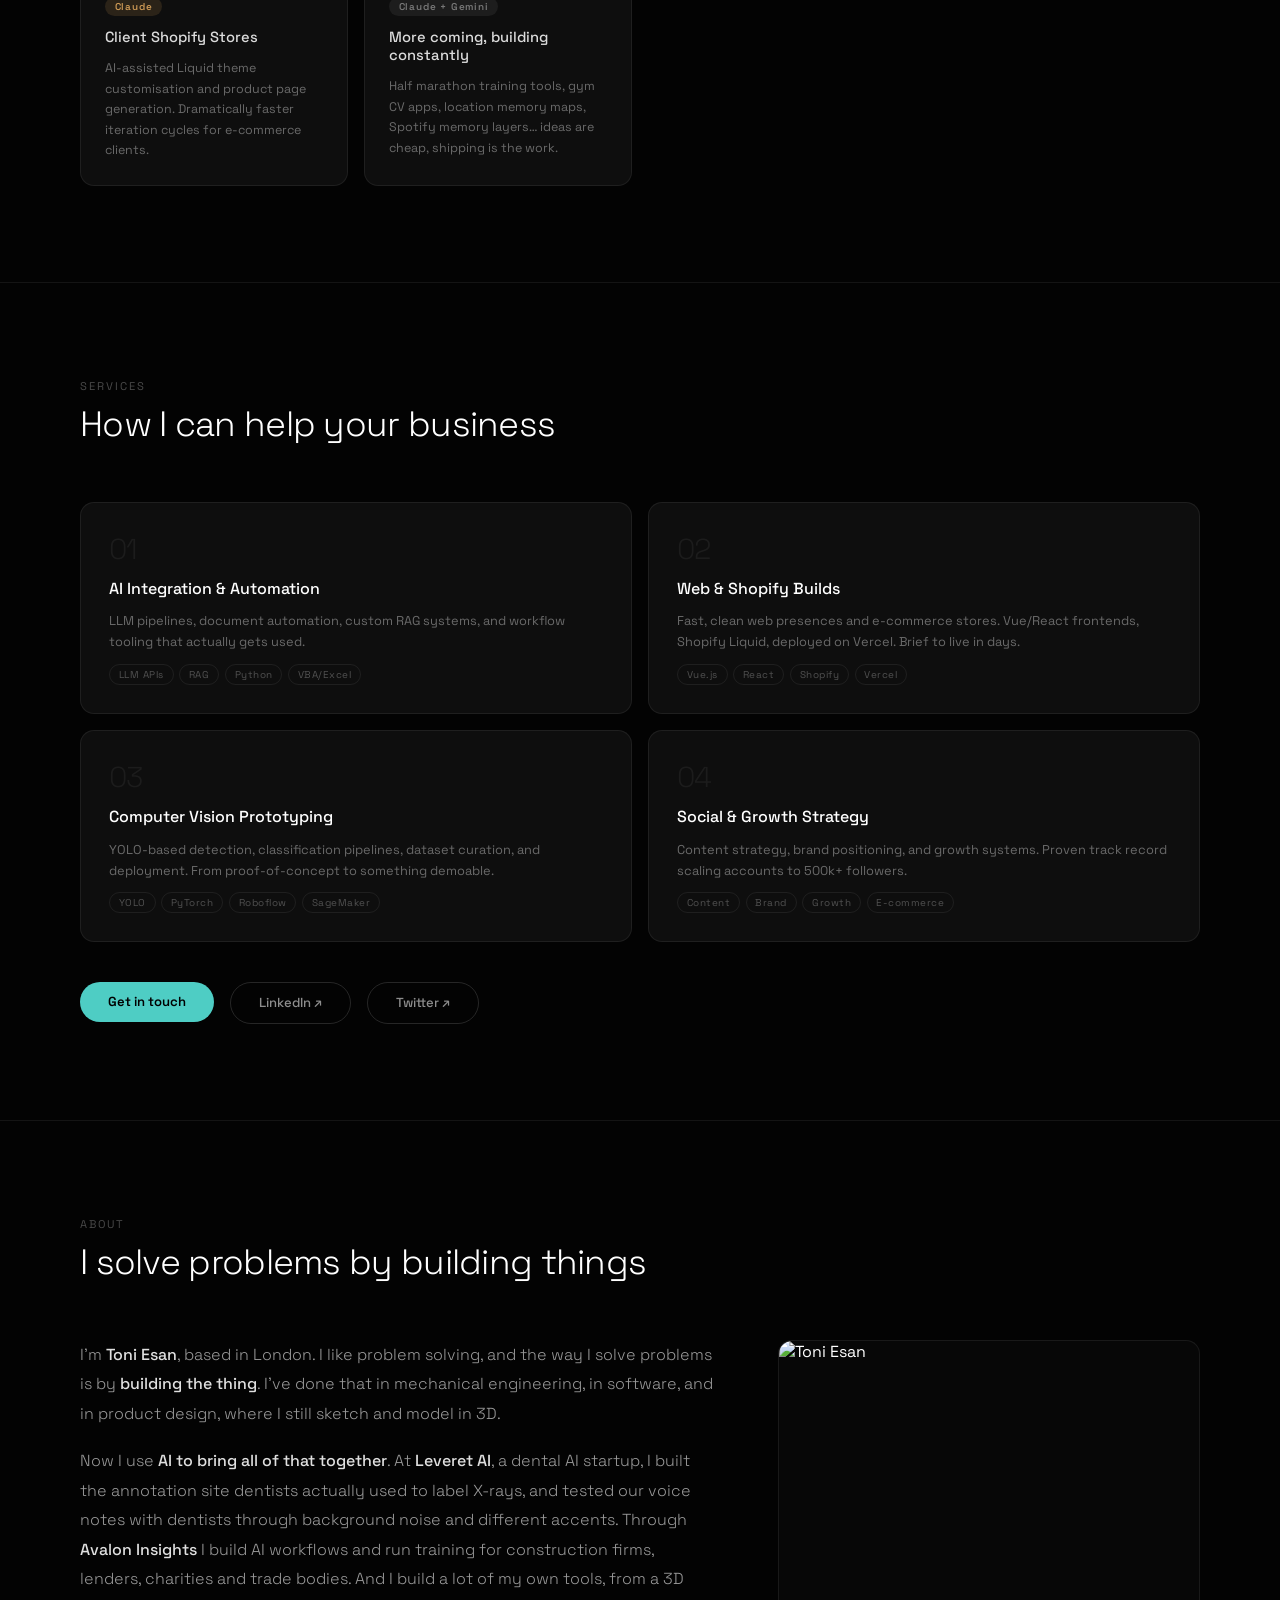
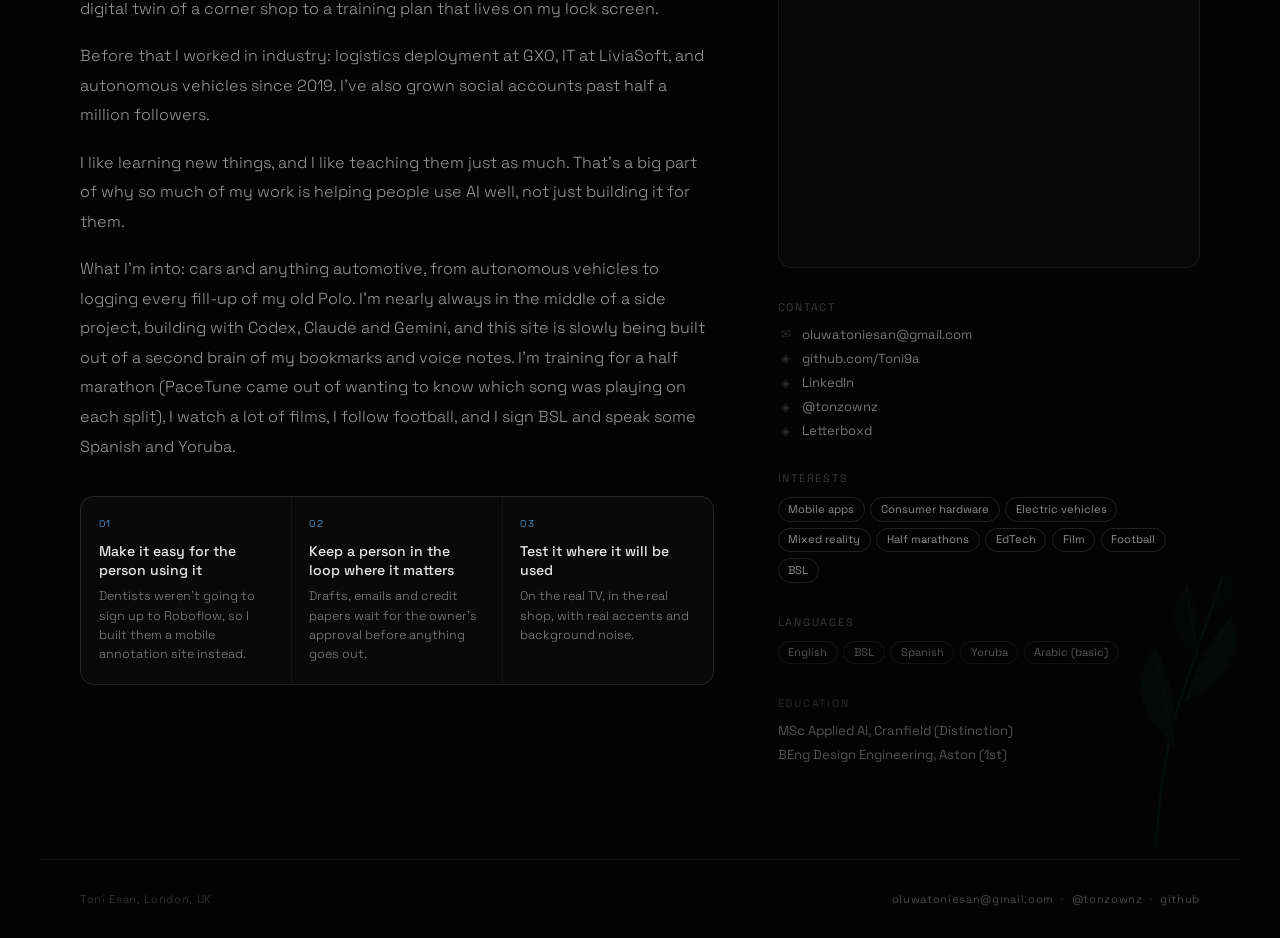
==== commit 7474f52c: "Site: 5 new case studies, new cards, card thumbnails Fit with Faith, local florist, Northants Fridge" ====
--- a/index.html
+++ b/index.html
@@ -1,6 +1,7 @@
 <!DOCTYPE html>
 <html lang="en">
 <head>
+  <script>try { var bg = localStorage.getItem('bf-bg'); if (bg === 'paper' || bg === 'kraft') document.documentElement.classList.add(bg); } catch (e) {}</script>
   <meta charset="UTF-8">
   <meta name="viewport" content="width=device-width, initial-scale=1.0">
   <title>Toni Esan</title>
@@ -273,6 +274,9 @@
       transition: background 0.2s;
     }
     .project-card:hover { background: #0a0a0a; }
+    .card-thumb { aspect-ratio: 16 / 10; border-radius: 6px; overflow: hidden; background: #0d0d0d; margin: -0.2rem 0 0.1rem; border: 1px solid rgba(255,255,255,0.06); }
+    .card-thumb img { width: 100%; height: 100%; object-fit: cover; object-position: top center; display: block; transition: transform .4s ease; }
+    .project-card:hover .card-thumb img { transform: scale(1.03); }
     .card-period { font-size: 0.65rem; color: rgba(255,255,255,0.22); letter-spacing: 0.08em; text-transform: uppercase; }
     .card-title  { font-size: 0.95rem; font-weight: 500; line-height: 1.35; color: rgba(255,255,255,0.88); }
     .card-desc   {
@@ -512,9 +516,435 @@
     .card-status { font-size: 0.6rem; letter-spacing: 0.1em; padding: 0.12rem 0.5rem; border-radius: 100px; background: rgba(251,191,36,0.12); color: var(--amber); display: inline-block; margin-bottom: 0.2rem; }
     .card-status.idea { background: rgba(255,255,255,0.05); color: rgba(255,255,255,0.25); }
 
+  
+    /* ══════════════════════════════════
+       BUTTERFLY LAYER (local preview)
+    ══════════════════════════════════ */
+    .hero-right { position: relative; }
+    .bf-art-wrap {
+      position: relative;
+      width: min(54vw, 86vh, 760px);
+      aspect-ratio: 1;
+      margin-right: -1.5vw;
+      flex-shrink: 0;
+    }
+    .bf-art {
+      display: block; width: 100%; height: 100%;
+      /* cut-out PNG (black keyed to alpha), so the page and the butterflies behind it show through */
+      user-select: none; pointer-events: none;
+      opacity: 0; transform: scale(.985);
+      transition: opacity 900ms ease, transform 1400ms cubic-bezier(.22,.72,.2,1);
+    }
+    .bf-art.ready { opacity: 1; transform: none; }
+
+    /* cards are slightly see-through so a butterfly drifting behind one glows faintly through it */
+    .project-card { background: rgba(3,3,3,.6); backdrop-filter: blur(3px); -webkit-backdrop-filter: blur(3px); }
+    .project-card:hover { background: rgba(10,10,10,.82); }
+
+    /* the flock sits BEHIND the page (z-index -1): cards and the hydrangea paint over it */
+    .flock-layer {
+      --butterfly-color: #5BB8FF;
+      --sprite-filter: saturate(.55) brightness(.9);
+      position: fixed; inset: 0; z-index: -1;
+      pointer-events: none; overflow: visible;
+      transition: opacity 700ms ease;
+    }
+    .flock-layer.away, body.modal-open .flock-layer { opacity: 0; }
+
+    .flight {
+      --size: 86px; --scale: 1; --angle: 0deg; --loop: 5.8s;
+      position: absolute;
+      left: var(--x); top: var(--y);
+      width: var(--size); height: calc(var(--size) * .72);
+      transform-origin: 50% 50%;
+      offset-path: var(--path); offset-distance: 0%; offset-rotate: 0deg;
+      animation: bf-follow-path var(--loop) linear var(--delay, 0s) infinite;
+      color: var(--butterfly-color);
+      filter: drop-shadow(0 0 2px color-mix(in srgb, currentColor 48%, transparent))
+              drop-shadow(0 0 6px color-mix(in srgb, currentColor 24%, transparent));
+      perspective: 340px;
+      opacity: 1;
+      transition: left 2.6s cubic-bezier(.3,.6,.2,1), top 2.6s cubic-bezier(.3,.6,.2,1),
+                  opacity 1.4s ease, color 700ms ease, filter 700ms ease, width 600ms ease, height 600ms ease;
+    }
+    .flight.resting { opacity: 0; }
+    .flock-layer.tracking .flight { transition: opacity 1.4s ease, color 700ms ease, filter 700ms ease; }
+    .flock-layer.compact .flight { width: calc(var(--size) * .62); height: calc(var(--size) * .62 * .72); }
+
+    .butterfly {
+      position: absolute; inset: 0;
+      transform-style: preserve-3d; transform-origin: 50% 52%;
+      /* bank + glimmer: each butterfly surfaces out of the dark and sinks back on its own clock */
+      animation:
+        bf-bank var(--bank-loop, 4.8s) ease-in-out var(--bank-delay, 0s) infinite,
+        bf-glimmer var(--glim, 11s) ease-in-out var(--glim-delay, 0s) infinite;
+    }
+    .wing-side {
+      position: absolute; top: 0; width: 50%; height: 100%;
+      transform-style: preserve-3d;
+      background: url("/content/butterfly/assets/butterfly-sprite.webp?v=222517") no-repeat;
+      background-size: 200% 100%;
+      filter: var(--sprite-filter);
+      transition: filter 700ms ease;
+    }
+    .wing-side.left  { left: 0;  transform-origin: 100% 52%; background-position: left center;
+      animation: bf-flap-left  var(--flap, 760ms) cubic-bezier(.4,0,.6,1) var(--flap-delay, 0s) infinite alternate; }
+    .wing-side.right { right: 0; transform-origin: 0 52%;    background-position: right center;
+      animation: bf-flap-right var(--flap, 760ms) cubic-bezier(.4,0,.6,1) var(--flap-delay, 0s) infinite alternate; }
+
+    @keyframes bf-flap-left  { from { transform: rotateY(12deg) rotateZ(-3deg); }  to { transform: rotateY(67deg) rotateZ(3deg); } }
+    @keyframes bf-flap-right { from { transform: rotateY(-12deg) rotateZ(3deg); }  to { transform: rotateY(-67deg) rotateZ(-3deg); } }
+    @keyframes bf-follow-path { from { offset-distance: 0%; } to { offset-distance: 100%; } }
+    @keyframes bf-bank {
+      0%, 100% { transform: rotateZ(var(--angle)) rotateX(0deg) scale(var(--scale)); }
+      24% { transform: rotateZ(var(--bank-a, 14deg)) rotateX(5deg) scale(var(--scale)); }
+      56% { transform: rotateZ(var(--bank-b, -12deg)) rotateX(-4deg) scale(var(--scale)); }
+      79% { transform: rotateZ(var(--bank-c, 8deg)) rotateX(3deg) scale(var(--scale)); }
+    }
+    /* in the hero (--drift: 1) each butterfly surfaces from under the petals, small, and flies
+       outwards as it fades; in the work sections (--drift: 0) it just glimmers in place */
+    @keyframes bf-glimmer {
+      0%   { opacity: 0;   translate: calc(var(--drift, 0) * 46px) calc(var(--drift, 0) * 10px); scale: calc(1 - var(--drift, 0) * .45); }
+      20%  { opacity: 1; }
+      60%  { opacity: .85; }
+      80%  { opacity: 0;   translate: calc(var(--drift, 0) * -130px) calc(var(--drift, 0) * var(--rise, -40px)); scale: 1; }
+      100% { opacity: 0;   translate: calc(var(--drift, 0) * -130px) calc(var(--drift, 0) * var(--rise, -40px)); scale: 1; }
+    }
+    .flock-layer.in-hero { --drift: 1; }
+
+    /* ── paper background (toggle) ── */
+    html.paper body {
+      background-color: #1e1d1a;
+      background-image:
+        radial-gradient(ellipse 120% 90% at 50% 35%, transparent 50%, rgba(0,0,0,.5) 100%),
+        url("/content/butterfly/assets/paper-dark.webp?v=222517");
+      background-repeat: no-repeat, repeat;
+      background-size: 100% 100%, 512px 512px;
+      background-attachment: fixed, fixed;
+    }
+    html.paper .project-card { background: rgba(6,6,6,.66); }
+    html.paper .project-card:hover { background: rgba(12,12,12,.85); }
+    html.paper .projects-grid { box-shadow: 0 24px 70px rgba(0,0,0,.45); }
+    html.paper .hat-section-header,
+    html.paper .section-title { text-shadow: 0 1px 0 rgba(0,0,0,.35); }
+
+    /* ── kraft background (toggle): cardboard + a sparse layer of pencil/chalk sketches ── */
+    html.kraft body {
+      background-color: #56402a;
+      background-image:
+        radial-gradient(ellipse 120% 90% at 50% 35%, transparent 45%, rgba(20,12,4,.55) 100%),
+        url("/content/butterfly/assets/sketches.webp?v=222517"),
+        url("/content/butterfly/assets/kraft.webp?v=222517");
+      background-repeat: no-repeat, repeat, repeat;
+      background-size: 100% 100%, 1600px 1600px, 1024px 1024px;
+      background-attachment: fixed, scroll, fixed;   /* sketches scroll with the page, like doodles on the board */
+    }
+    html.kraft .project-card { background: rgba(14,10,6,.72); }
+    html.kraft .project-card:hover { background: rgba(18,13,8,.88); }
+    html.kraft .projects-grid { box-shadow: 0 26px 70px rgba(20,10,0,.5); border-color: rgba(0,0,0,.35); }
+    /* lift the faint greys that sit directly on the board */
+    html.kraft .hero-bio { color: rgba(255,248,236,.82); }
+    html.kraft .hero-bio-muted { color: rgba(255,248,236,.55); }
+    html.kraft .hnl-label { color: rgba(255,248,236,.72); }
+    html.kraft .hnl-arrow { color: rgba(255,248,236,.4); }
+    html.kraft .section-label, html.kraft .hat-section-desc { color: rgba(255,248,236,.6); }
+    html.kraft .hat-section-header, html.kraft .section-title, html.kraft .hero-name { text-shadow: 0 1px 2px rgba(30,15,0,.45); }
+    /* hat portraits are transparent cut-outs: drop the black box on paper/kraft, keep a soft shadow */
+    html.kraft .hat-thumb, html.paper .hat-thumb { background: transparent; }
+    html.kraft .hat-thumb img, html.paper .hat-thumb img { filter: drop-shadow(0 10px 14px rgba(20,10,0,.45)); }
+    /* E / i / heart tiles: frosted card instead of a black square */
+    html.kraft .dot-tile {
+      background: rgba(255,240,215,.07);
+      box-shadow: inset 0 0 0 1px rgba(255,240,215,.16), 0 10px 24px rgba(20,10,0,.28);
+      backdrop-filter: blur(5px); -webkit-backdrop-filter: blur(5px);
+    }
+    html.kraft .dot-tile:hover { background: rgba(255,240,215,.14); }
+    html.kraft .dot { opacity: .22; }
+    html.kraft .dot.lit { opacity: .95; }
+    html.kraft .about-photo img { box-shadow: 0 18px 40px rgba(20,10,0,.45); }
+
+    /* hover labels on the E / i / heart tiles */
+    .dot-tile { position: relative; }
+    .dot-tile[data-label]::after {
+      content: attr(data-label);
+      position: absolute; top: calc(100% + 9px); left: 50%;
+      transform: translate(-50%, 0); opacity: .55; pointer-events: none;
+      padding: 0; white-space: nowrap; color: rgba(255,255,255,.9);
+      font: 500 .6rem/1 'Space Grotesk', sans-serif; letter-spacing: .16em; text-transform: uppercase;
+      transition: opacity .2s ease, transform .2s ease;
+    }
+    .dot-tile:hover::after, .dot-tile:focus-visible::after { opacity: 1; transform: translate(-50%, 2px); }
+    html.kraft .dot-tile[data-label]::after { color: #fff8ec; opacity: .7; }
+    .dot-tile:focus-visible { outline: 1px solid rgba(255,255,255,.5); outline-offset: 3px; }
+
+    /* work tile = a live map of the five hats: one column per hat, filling as you scroll through it */
+    .dot-tile.work-map .dot { animation: none !important; transition: opacity .35s ease, background-color .4s ease, transform .35s ease; }
+    .dot-tile.work-map .dot.wm-off { opacity: .13; }
+    .dot-tile.work-map .dot.wm-on { opacity: .95; }
+    .dot-tile.work-map .dot.wm-now { opacity: 1; transform: scale(1.15); }
+    .dot-tile.work-map.idle .dot { animation: wm-wave 2.6s ease-in-out infinite !important; animation-delay: calc(var(--c) * .14s + (6 - var(--r)) * .07s) !important; }
+    @keyframes wm-wave { 0%, 100% { opacity: .13; } 40% { opacity: .9; } 70% { opacity: .13; } }
+    .dot-tile.work-map:hover .dot.wm-off { opacity: .32; }
+
+    /* heart / i tiles: crisper — off dots nearly gone, lit dots brighter with a soft glow, slower deeper pulse */
+    .dot-tile[data-pattern="heart"] .dot:not(.lit), .dot-tile[data-pattern="i"] .dot:not(.lit) { opacity: .05; }
+    .dot-tile[data-pattern="heart"] .dot.lit, .dot-tile[data-pattern="i"] .dot.lit {
+      box-shadow: 0 0 6px color-mix(in srgb, var(--dot) 70%, transparent);
+    }
+    .dot-tile[data-pattern="heart"] .dot.lit.pulsing { animation: heart-beat 1.5s ease-in-out infinite; animation-delay: 0s !important; }  /* beats as one */
+    @keyframes heart-beat { 0%, 100% { opacity: 1; transform: scale(1); } 12% { opacity: 1; transform: scale(1.18); } 24% { opacity: .75; transform: scale(1); } 36% { opacity: 1; transform: scale(1.12); } 60% { opacity: .7; } }
+    .dot-tile[data-pattern="i"] .dot.lit.pulsing { animation: i-glow 2.4s ease-in-out infinite; }
+    @keyframes i-glow { 0%, 100% { opacity: 1; } 50% { opacity: .6; } }
+    html.kraft .dot-tile[data-pattern="heart"] .dot:not(.lit), html.kraft .dot-tile[data-pattern="i"] .dot:not(.lit) { opacity: .08; }
+
+    /* case-study cards: plain cards with a badge and a link line */
+    .case-card { position: relative; overflow: hidden; isolation: isolate; color: inherit; text-decoration: none; cursor: pointer; }
+    .case-badge {
+      display: inline-block; padding: .08rem .45rem; border-radius: 100px; margin-left: .15rem;
+      border: 1px solid currentColor; font-size: .58rem; letter-spacing: .1em; opacity: .85;
+    }
+    .case-cta { font-size: .66rem; letter-spacing: .12em; text-transform: uppercase; opacity: .75; transition: opacity .2s, transform .2s; }
+    .case-card:hover .case-cta { opacity: 1; transform: translateX(3px); }
+    #contracting .case-badge, #contracting .case-cta { color: var(--hat-contracting); }
+    #thinking .case-badge, #thinking .case-cta { color: var(--hat-thinking); }
+    #artisting .case-badge, #artisting .case-cta { color: var(--hat-artisting); }
+    #engineering .case-badge, #engineering .case-cta { color: var(--hat-engineering); }
+    #marketing .case-badge, #marketing .case-cta { color: var(--hat-marketing); }
+
+    /* left / right arrows beside the scroll dots, for people without a trackpad */
+    .grid-scroll-indicator { align-items: center; }
+    .gsi-arrow {
+      width: 30px; height: 30px; border-radius: 50%; display: grid; place-items: center;
+      border: 1px solid rgba(255,255,255,.18); background: rgba(3,3,3,.55); color: rgba(255,255,255,.75);
+      font: 400 .95rem/1 'Space Grotesk', sans-serif; cursor: pointer; margin: 0 .5rem;
+      transition: background .2s, color .2s, opacity .2s, border-color .2s;
+    }
+    .gsi-arrow:hover:not(:disabled) { background: rgba(255,255,255,.12); color: #fff; border-color: rgba(255,255,255,.4); }
+    .gsi-arrow:disabled { opacity: .25; cursor: default; }
+    .gsi-arrow:focus-visible { outline: 1px solid rgba(255,255,255,.6); outline-offset: 2px; }
+    .gsi-dot { cursor: pointer; }
+    html.kraft .gsi-arrow { background: rgba(14,10,6,.55); border-color: rgba(255,240,215,.25); color: rgba(255,248,236,.85); }
+
+    /* interests: click a tag to see related projects and writing */
+    .interest-tag.is-btn { cursor: pointer; font-family: inherit; font-size: .7rem; line-height: 1.4; background: transparent; color: rgba(255,255,255,.55); border: 1px solid rgba(255,255,255,.12); transition: border-color .2s, background .2s, color .2s; }
+    .interest-tag.is-btn:hover { border-color: rgba(255,255,255,.35); color: #fff; }
+    html.kraft .interest-tag.is-btn { color: rgba(255,248,236,.75); border-color: rgba(255,240,215,.25); }
+    .interest-tag.is-btn[aria-pressed="true"] { border-color: var(--cyan); color: #fff; background: rgba(91,184,255,.12); }
+    .interest-panel { margin-top: .9rem; padding: 1rem 1.1rem; border-radius: 12px; border: 1px solid rgba(255,255,255,.1); background: rgba(3,3,3,.55); backdrop-filter: blur(6px); }
+    .interest-panel[hidden] { display: none; }
+    .interest-panel .ip-head { font-size: .72rem; letter-spacing: .14em; text-transform: uppercase; color: rgba(255,255,255,.45); margin-bottom: .7rem; }
+    .interest-panel .ip-head b { color: #fff; font-weight: 500; }
+    .interest-panel .ip-label { display: block; font-size: .62rem; letter-spacing: .14em; text-transform: uppercase; color: rgba(255,255,255,.35); margin: .6rem 0 .35rem; }
+    .interest-panel ul { list-style: none; display: grid; gap: .3rem; }
+    .interest-panel a, .interest-panel button.ip-item { color: rgba(255,255,255,.82); font: inherit; font-size: .84rem; background: none; border: 0; padding: 0; text-align: left; cursor: pointer; }
+    .interest-panel a:hover, .interest-panel button.ip-item:hover { color: var(--cyan); }
+    .interest-panel .ip-hat { font-size: .62rem; letter-spacing: .08em; margin-left: .4rem; opacity: .7; }
+    .interest-panel .ip-none { font-size: .8rem; color: rgba(255,255,255,.4); }
+    html.kraft .interest-panel { background: rgba(14,10,6,.6); border-color: rgba(255,240,215,.18); }
+    .project-card.ip-flash { animation: ip-flash 1.6s ease 1; }
+    @keyframes ip-flash { 0%, 100% { box-shadow: inset 0 0 0 0 transparent; } 25%, 60% { box-shadow: inset 0 0 0 2px var(--cyan); } }
+
+    /* about: how I work + quiet education */
+    .how-i-work { display: grid; grid-template-columns: repeat(3, 1fr); gap: 1px; margin-top: 2.2rem; border: 1px solid var(--border); border-radius: 14px; overflow: hidden; background: var(--border); }
+    .how-i-work > div { background: rgba(3,3,3,.6); padding: 1.1rem 1.1rem 1.2rem; }
+    .how-i-work span { display: block; font-size: .62rem; letter-spacing: .16em; color: var(--cyan); margin-bottom: .55rem; }
+    .how-i-work b { display: block; font-weight: 500; font-size: .88rem; line-height: 1.35; color: rgba(255,255,255,.9); margin-bottom: .45rem; }
+    .about-bio .how-i-work p { font-size: .78rem; line-height: 1.55; color: rgba(255,255,255,.5); margin: 0; }
+    html.kraft .how-i-work > div { background: rgba(14,10,6,.6); }
+    html.kraft .about-bio p { color: rgba(255,248,236,.78); }
+    html.kraft .about-bio .how-i-work p { color: rgba(255,248,236,.6); }
+    .edu-quiet { opacity: .7; }
+    @media (max-width: 760px) { .how-i-work { grid-template-columns: 1fr; } }
+
+    /* why the hydrangea */
+    .bf-story-grid { display: grid; grid-template-columns: minmax(220px, 340px) 1fr; gap: clamp(2rem, 5vw, 5rem); align-items: center; }
+    .bf-story-art { width: 100%; height: auto; color: rgba(255,255,255,.55); }
+    html.kraft .bf-story-art { color: rgba(255,244,226,.7); }
+    .bf-story-text p { font-size: 1.02rem; line-height: 1.75; color: rgba(255,255,255,.62); max-width: 60ch; margin-bottom: 1.1rem; }
+    .bf-story-text p:first-child { font-size: 1.22rem; line-height: 1.6; color: rgba(255,255,255,.88); }
+    .bf-story-text .bf-story-note { font-size: .82rem; color: rgba(255,255,255,.38); margin-top: 1.6rem; }
+    html.kraft .bf-story-text p { color: rgba(255,248,236,.78); }
+    html.kraft .bf-story-text p:first-child { color: #fff8ec; }
+    html.kraft .bf-story-text .bf-story-note { color: rgba(255,248,236,.55); }
+    @media (max-width: 760px) { .bf-story-grid { grid-template-columns: 1fr; } .bf-story-art { max-width: 240px; } }
+
+    /* active hat link in the hero */
+    .hero-nav-link.is-active .hnl-label { color: rgba(255,255,255,.9); }
+    .hero-nav-link:focus-visible { outline: 1px solid rgba(255,255,255,.5); outline-offset: 4px; border-radius: 4px; }
+
+    .bf-controls {
+      position: fixed; left: 16px; bottom: 16px; z-index: 300;
+      display: flex; align-items: center; gap: 4px;
+      padding: 4px 4px 4px 12px; border-radius: 100px;
+      border: 1px solid rgba(255,255,255,.14); background: rgba(3,3,3,.75);
+      backdrop-filter: blur(8px);
+      font-family: 'Space Grotesk', sans-serif;
+    }
+    .bf-controls .bf-tag { font-size: .6rem; letter-spacing: .14em; text-transform: uppercase; color: rgba(255,255,255,.4); margin-right: 6px; }
+    .bf-controls button {
+      font: 500 .68rem/1 'Space Grotesk', sans-serif; letter-spacing: .06em;
+      padding: 6px 11px; border-radius: 100px; border: 0; cursor: pointer;
+      background: transparent; color: rgba(255,255,255,.5);
+      transition: background .2s, color .2s;
+    }
+    .bf-controls button[aria-pressed="true"] { background: rgba(255,255,255,.12); color: #fff; }
+
+    @media (prefers-reduced-motion: reduce) {
+      .flight, .wing-side { animation-play-state: paused !important; }
+      .butterfly { animation: none !important; opacity: .85; }
+      .flight { transition: opacity 1.4s ease, color 700ms ease, filter 700ms ease !important; }
+    }
   </style>
 </head>
 <body>
+  <script>window.__BF_ORB_LABEL = 'Toni Esan';</script>
+  <script>
+  /* ── Connecting orb: page loader + page-to-page transition (local preview) ──
+     Points on a slowly turning sphere, joined to their near neighbours; a few
+     sparks run along the links. Drawn on a canvas, coloured by --orb. */
+  (() => {
+    const LABEL = window.__BF_ORB_LABEL || 'Loading';
+    const root = document.documentElement;
+    const css = `
+      .bf-orb-veil { position: fixed; inset: 0; z-index: 2000; display: grid; place-items: center; align-content: center; gap: 18px;
+        background: rgba(3,3,3,.94); color: var(--orb, var(--dot, #5BB8FF)); opacity: 1; transition: opacity .45s ease, visibility 0s linear 0s;
+        -webkit-backdrop-filter: blur(10px); backdrop-filter: blur(10px); }
+      html.paper .bf-orb-veil { background: rgba(26,25,22,.95); }
+      html.kraft .bf-orb-veil { background: rgba(62,46,30,.96); --orb: #fff1d8; }
+      .bf-orb-veil.gone { opacity: 0; visibility: hidden; pointer-events: none; transition: opacity .55s ease, visibility 0s linear .55s; }
+      .bf-orb-veil canvas { width: 132px; height: 132px; }
+      .bf-orb-veil .bf-orb-label { font: 500 .62rem/1 ui-monospace, SFMono-Regular, Menlo, monospace; letter-spacing: .22em; text-transform: uppercase; opacity: .7; color: #fff; }
+      html.kraft .bf-orb-veil .bf-orb-label { color: #fff8ec; }
+      @media (prefers-reduced-motion: reduce) { .bf-orb-veil, .bf-orb-veil.gone { transition: none; } }
+    `;
+    const st = document.createElement('style'); st.textContent = css; document.head.appendChild(st);
+
+    const veil = document.createElement('div');
+    veil.className = 'bf-orb-veil'; veil.setAttribute('role', 'status'); veil.setAttribute('aria-live', 'polite');
+    veil.innerHTML = '<canvas width="264" height="264" aria-hidden="true"></canvas><span class="bf-orb-label"></span>';
+    const label = veil.querySelector('.bf-orb-label');
+    label.textContent = LABEL;
+    (document.body || root).appendChild(veil);
+
+    // sphere points (Fibonacci) and their links
+    const N = 64, pts = [];
+    for (let i = 0; i < N; i++) {
+      const y = 1 - (i / (N - 1)) * 2, r = Math.sqrt(1 - y * y), t = i * 2.399963;
+      pts.push([Math.cos(t) * r, y, Math.sin(t) * r]);
+    }
+    const links = [];
+    for (let i = 0; i < N; i++) for (let j = i + 1; j < N; j++) {
+      const d = Math.hypot(pts[i][0] - pts[j][0], pts[i][1] - pts[j][1], pts[i][2] - pts[j][2]);
+      if (d < .52) links.push([i, j]);
+    }
+    const sparks = Array.from({ length: 7 }, () => ({ l: Math.random() * links.length | 0, t: Math.random() }));
+
+    const cv = veil.querySelector('canvas'), cx = cv.getContext('2d');
+    const reduce = matchMedia('(prefers-reduced-motion: reduce)').matches;
+    let running = true, t0 = performance.now();
+    function drawConnect(t) {
+      const col = getComputedStyle(veil).color;
+      const W = cv.width, R = W * .36, C = W / 2;
+      const ay = t * .55, ax = .42 + Math.sin(t * .4) * .12, breathe = 1 + Math.sin(t * 1.6) * .035;
+      const cy = Math.cos(ay), sy = Math.sin(ay), cxr = Math.cos(ax), sxr = Math.sin(ax);
+      const P = pts.map(([x, y, z]) => {
+        const x1 = x * cy + z * sy, z1 = -x * sy + z * cy;
+        const y2 = y * cxr - z1 * sxr, z2 = y * sxr + z1 * cxr;
+        return [C + x1 * R * breathe, C + y2 * R * breathe, z2];
+      });
+      cx.clearRect(0, 0, W, W);
+      cx.strokeStyle = col; cx.fillStyle = col; cx.lineWidth = 1.1;
+      for (const [i, j] of links) {
+        const z = (P[i][2] + P[j][2]) / 2;
+        cx.globalAlpha = .06 + (z + 1) * .16;
+        cx.beginPath(); cx.moveTo(P[i][0], P[i][1]); cx.lineTo(P[j][0], P[j][1]); cx.stroke();
+      }
+      for (const p of P) {
+        const k = (p[2] + 1) / 2;
+        cx.globalAlpha = .25 + k * .75;
+        cx.beginPath(); cx.arc(p[0], p[1], 1.6 + k * 3, 0, 7); cx.fill();
+      }
+      for (const s of sparks) {            // little pulses travelling along the links
+        s.t += .022;
+        if (s.t >= 1) { s.t = 0; s.l = Math.random() * links.length | 0; }
+        const [i, j] = links[s.l], a = P[i], b = P[j];
+        const x = a[0] + (b[0] - a[0]) * s.t, y = a[1] + (b[1] - a[1]) * s.t, z = a[2] + (b[2] - a[2]) * s.t;
+        cx.globalAlpha = .5 + (z + 1) * .25;
+        cx.beginPath(); cx.arc(x, y, 3.2, 0, 7); cx.fill();
+      }
+    }
+
+    // "composing": a tilted ring of vertical strokes whose heights swell in a travelling wave
+    const M = 84;
+    function drawCompose(t) {
+      const col = getComputedStyle(veil).color;
+      const W = cv.width, C = W / 2, R = W * .34;
+      const ay = t * .7, tilt = .55 + Math.sin(t * .5) * .08;
+      const ct = Math.cos(tilt), stl = Math.sin(tilt);
+      cx.clearRect(0, 0, W, W);
+      cx.strokeStyle = col; cx.lineCap = 'round';
+      const cols = [];
+      for (let k = 0; k < M; k++) {
+        const th = k / M * Math.PI * 2 + ay;
+        const x = Math.cos(th), z = Math.sin(th);
+        const h = .16 + .14 * (0.5 + 0.5 * Math.sin(k / M * Math.PI * 6 - t * 2.4));   // band height
+        const top = [x, -h, z], bot = [x, h, z];
+        const proj = ([px, py, pz]) => { const y2 = py * ct - pz * stl, z2 = py * stl + pz * ct; return [C + px * R, C + y2 * R, z2]; };
+        cols.push([proj(top), proj(bot)]);
+      }
+      cols.sort((p, q) => (p[0][2] + p[1][2]) - (q[0][2] + q[1][2]));          // back to front
+      for (const [a, b] of cols) {
+        const k = ((a[2] + b[2]) / 2 + 1) / 2;
+        cx.globalAlpha = .12 + k * .85;
+        cx.lineWidth = 1.2 + k * 2.2;
+        cx.beginPath(); cx.moveTo(a[0], a[1]); cx.lineTo(b[0], b[1]); cx.stroke();
+      }
+    }
+
+    let mode = 'compose';   // loading = composing ring, transitions = connecting orb
+    function frame(now) {
+      if (!running) return;
+      const t = (now - t0) / 1000;
+      (mode === 'compose' ? drawCompose : drawConnect)(t);
+      cx.globalAlpha = 1;
+      if (!reduce) requestAnimationFrame(frame);
+    }
+    requestAnimationFrame(frame);
+
+    const shownAt = performance.now();
+    let hidden = false;
+    window.bfOrbHide = () => {
+      if (hidden) return; hidden = true;
+      const wait = Math.max(0, 650 - (performance.now() - shownAt));   // never just flash
+      setTimeout(() => { veil.classList.add('gone'); setTimeout(() => { running = false; }, 700); }, wait);
+    };
+    setTimeout(window.bfOrbHide, 4500);                                 // safety net
+
+    // leaving: fade the orb in, then go
+    window.bfGo = (href, text) => {
+      mode = 'connect';
+      label.textContent = text || 'Loading';
+      const was = running; hidden = false; running = true;
+      veil.classList.remove('gone'); if (!was) requestAnimationFrame(frame);
+      setTimeout(() => { location.href = href; }, reduce ? 0 : 420);
+    };
+    const labelFor = u => /^\/blog(-butterfly)?(\.html)?(\/|$)/.test(u.pathname) ? 'Opening the blog'
+      : /^\/work(\.html)?(\/|$)/.test(u.pathname) ? 'Opening the case study'
+      : /^\/(index(-butterfly)?(\.html)?)?$/.test(u.pathname) ? 'Back to the homepage' : null;
+    document.addEventListener('click', e => {
+      const a = e.target.closest && e.target.closest('a[href]');
+      if (!a || e.defaultPrevented || e.metaKey || e.ctrlKey || e.shiftKey || a.target === '_blank') return;
+      const url = new URL(a.getAttribute('href'), location.href);
+      if (url.origin !== location.origin) return;
+      const text = labelFor(url);
+      if (!text || (url.pathname === location.pathname && url.hash)) return;
+      e.preventDefault(); bfGo(url.href, text);
+    });
+    // back/forward cache: never come back to a covered page
+    addEventListener('pageshow', e => { if (e.persisted) { veil.classList.add('gone'); running = false; } });
+  })();
+  </script>
+
 
 <!-- ══════ LEAF SVG DEFS (reusable) ══════ -->
 <!-- bottom-left branch -->
@@ -541,13 +971,13 @@
 <!-- ══════ NAV ══════ -->
 <nav>
   <div class="nav-group">
-    <div class="dot-tile" data-pattern="E" onclick="navTo('work')"></div>
+    <div class="dot-tile" data-pattern="E" data-label="work" aria-label="work" role="link" tabindex="0" onclick="navTo('work')"></div>
   </div>
   <div class="nav-group" style="align-items:center">
-    <div class="dot-tile" data-pattern="i" onclick="navTo('about')"></div>
+    <div class="dot-tile" data-pattern="heart" data-label="blog" aria-label="blog" role="link" tabindex="0" onclick="bfGo('/blog', 'Opening the blog')"></div>
   </div>
   <div class="nav-group row">
-    <div class="dot-tile" data-pattern="heart" onclick="window.location.href='blog.html'"></div>
+    <div class="dot-tile" data-pattern="i" data-label="about" aria-label="about" role="link" tabindex="0" onclick="navTo('about')"></div>
     <a href="context/Toni Esan CV_MLx.pdf" target="_blank">
       <button class="nav-pill" style="font-size:0.82rem">Resumé</button>
     </a>
@@ -567,7 +997,7 @@
       <span class="n-esan">Esan</span>
     </h1>
     <div class="hero-bio-wrap">
-      <p class="hero-bio">Engineering &times; AI &times; Creative product thinking. Building things that bridge disciplines and solve real problems with taste. <span class="hero-bio-muted">MSc Applied AI, Cranfield &middot; Technical Officer, Leveret AI.</span></p>
+      <p class="hero-bio">Engineering &times; AI &times; Creative product thinking. I build things that bridge disciplines, and I love learning new things and teaching them. <span class="hero-bio-muted">Mechanical engineering, software and product design, joined up with AI. Builder and educator.</span></p>
     </div>
 <div class="hero-nav-links">
       <div class="hero-nav-link" data-hat="contracting" onclick="navTo('contracting')">
@@ -599,9 +1029,23 @@
   </div>
 
   <div class="hero-right">
-    <div class="flower-card">
-      <img src="assetsforsite/hyrdangea.png" alt="Hydrangea"
-        onerror="this.outerHTML='<div class=flower-fallback>hydrangea</div>'">
+    <div class="bf-art-wrap">
+      <img class="bf-art" src="/content/butterfly/assets/hydrangea-cutout.webp?v=222517" alt="A blue hydrangea whose edge petals turn into butterflies" onload="this.classList.add('ready')">
+      <div class="flight" style="--hx:0.26;--hy:0.23;--x:-200px;--y:-200px;--size:118px;--angle:-19deg;--bank-a:10deg;--bank-b:-28deg;--bank-c:-5deg;--bank-loop:5.3s;--bank-delay:-1.2s;--path:path('M 0 0 C -36 -32 -92 -13 -84 33 C -76 76 2 72 34 29 C 58 -5 30 -35 0 0 Z');--loop:11.8s;--delay:-2.1s;--flap:820ms;--flap-delay:0s;--glim:13s;--glim-delay:-2s;--rise:-70px">
+        <div class="butterfly"><div class="wing-side left"></div><div class="wing-side right"></div></div>
+      </div>
+      <div class="flight" style="--hx:0.32;--hy:0.36;--x:-200px;--y:-200px;--size:62px;--angle:7deg;--bank-a:24deg;--bank-b:-15deg;--bank-c:17deg;--bank-loop:4.4s;--bank-delay:-2.4s;--path:path('M 0 0 C 18 -36 -14 -67 -51 -47 C -94 -24 -83 34 -34 55 C 16 76 51 28 0 0 Z');--loop:9.6s;--delay:-1.3s;--flap:690ms;--flap-delay:-0.2s;--glim:9.5s;--glim-delay:-6s;--rise:-30px">
+        <div class="butterfly"><div class="wing-side left"></div><div class="wing-side right"></div></div>
+      </div>
+      <div class="flight" style="--hx:0.29;--hy:0.43;--x:-200px;--y:-200px;--size:78px;--angle:16deg;--bank-a:-17deg;--bank-b:29deg;--bank-c:4deg;--bank-loop:5.0s;--bank-delay:-0.8s;--path:path('M 0 0 C -26 -44 -83 -41 -96 5 C -108 53 -45 88 6 65 C 52 43 48 -20 0 0 Z');--loop:12.4s;--delay:-4s;--flap:740ms;--flap-delay:-0.45s;--glim:11s;--glim-delay:-1s;--rise:-10px">
+        <div class="butterfly"><div class="wing-side left"></div><div class="wing-side right"></div></div>
+      </div>
+      <div class="flight" style="--hx:0.325;--hy:0.51;--x:-200px;--y:-200px;--size:54px;--angle:-9deg;--bank-a:18deg;--bank-b:-25deg;--bank-c:12deg;--bank-loop:4.1s;--bank-delay:-1.9s;--path:path('M 0 0 C 8 -35 -33 -60 -68 -36 C -105 -11 -78 45 -27 63 C 25 81 58 25 0 0 Z');--loop:10.3s;--delay:-0.8s;--flap:640ms;--flap-delay:-0.33s;--glim:8.5s;--glim-delay:-4.5s;--rise:20px">
+        <div class="butterfly"><div class="wing-side left"></div><div class="wing-side right"></div></div>
+      </div>
+      <div class="flight" style="--hx:0.3;--hy:0.58;--x:-200px;--y:-200px;--size:70px;--angle:20deg;--bank-a:-11deg;--bank-b:31deg;--bank-c:-19deg;--bank-loop:5.7s;--bank-delay:-3s;--path:path('M 0 0 C -22 -41 -72 -34 -91 10 C -110 59 -44 93 12 66 C 62 40 51 -22 0 0 Z');--loop:13.2s;--delay:-3.2s;--flap:780ms;--flap-delay:-0.51s;--glim:12s;--glim-delay:-8.5s;--rise:45px">
+        <div class="butterfly"><div class="wing-side left"></div><div class="wing-side right"></div></div>
+      </div>
     </div>
   </div>
 </section>
@@ -620,7 +1064,7 @@
     <div class="hat-section" id="contracting">
       <div class="hat-section-header">
         <div class="hat-thumb">
-          <img src="assetsforsite/Contracting_hat_purple.jpg" alt=""
+          <img src="/content/butterfly/assets/Contracting_hat_purple_cutout.webp?v=222517" alt=""
             onerror="this.outerHTML='<div class=hat-thumb-ph></div>'">
         </div>
         <div>
@@ -641,6 +1085,60 @@
           <p class="card-metric">Birmingham City Council · West Midlands Trusts</p>
           <div class="card-tags"><span class="tag">Claude Cowork</span><span class="tag">AI Workflows</span><span class="tag">Consulting</span><span class="tag">Upskilling</span></div>
         </div>
+        <a class="project-card case-card" href="/work/thorne-hale">
+          <div class="card-thumb"><img src="/content/work/media/thorne-hale/quotes.jpg" alt="" loading="lazy"></div>
+          <p class="card-period">2026 · <span class="case-badge">Case study</span></p>
+          <h3 class="card-title">Construction workflows for a renovation contractor</h3>
+          <p class="card-desc">AI workflows in ChatGPT Work that connect a contractor&#x27;s enquiries, tenders, site notes and subcontractor paperwork to records the owner can review.</p>
+          <p class="card-metric">Delivered · in use</p>
+          <div class="card-tags"><span class="tag">ChatGPT Work</span><span class="tag">Workflow design</span><span class="tag">Construction</span></div>
+          <span class="case-cta">Read the case study →</span>
+        </a>
+        <a class="project-card case-card" href="/work/lending-assistant">
+          <div class="card-thumb"><img src="/content/work/media/lending-assistant/dashboard.jpg" alt="" loading="lazy"></div>
+          <p class="card-period">2026 · <span class="case-badge">Case study</span></p>
+          <h3 class="card-title">From handwritten notes to a credit paper</h3>
+          <p class="card-desc">Skills for a specialist-lending broker that turn notes, emails and attachments into a sourced deal record and a draft credit paper, tested against a gold case.</p>
+          <p class="card-metric">Delivered · tested build</p>
+          <div class="card-tags"><span class="tag">Claude skills</span><span class="tag">Finance</span><span class="tag">Evidence tracking</span></div>
+          <span class="case-cta">Read the case study →</span>
+        </a>
+        <a class="project-card case-card" href="/work/charity-toolkit">
+          <div class="card-thumb"><img src="/content/work/media/charity-toolkit/community-fun-day-poster.jpg" alt="" loading="lazy"></div>
+          <p class="card-period">2026 · <span class="case-badge">Case study</span></p>
+          <h3 class="card-title">An AI toolkit for small charities</h3>
+          <p class="card-desc">Demo organisations and hands-on sessions that turn minutes, surveys and old posts into bids, posts and posters that still sound like the charity.</p>
+          <p class="card-metric">Delivered</p>
+          <div class="card-tags"><span class="tag">Training</span><span class="tag">Charity</span><span class="tag">Writing voice</span></div>
+          <span class="case-cta">Read the case study →</span>
+        </a>
+        <a class="project-card case-card" href="/work/northants-fridge">
+          <div class="card-thumb"><img src="/content/work/media/northants-fridge/hero-open.jpg" alt="" loading="lazy"></div>
+          <p class="card-period">2026 · <span class="case-badge">Case study</span></p>
+          <h3 class="card-title">A fridge that opens as you scroll, for Northants Fridge</h3>
+          <p class="card-desc">A site for a used fridge and freezer seller in Northampton: scroll to open the door, stock on lit shelves, and local SEO to get off Facebook.</p>
+          <p class="card-metric">Live · in use</p>
+          <div class="card-tags"><span class="tag">Next.js</span><span class="tag">Gemini</span><span class="tag">Scroll animation</span></div>
+          <span class="case-cta">Read the case study →</span>
+        </a>
+        <a class="project-card case-card" href="/work/local-florist">
+          <div class="card-thumb"><img src="/content/work/media/local-florist/v1-v2.jpg" alt="" loading="lazy"></div>
+          <p class="card-period">2026 · <span class="case-badge">Case study</span></p>
+          <h3 class="card-title">A bouquet chooser for a local florist</h3>
+          <p class="card-desc">A florist&#x27;s Instagram archive, tagged with local and cloud vision models, turned into a mobile bouquet chooser with a stock admin and a Shopify version.</p>
+          <p class="card-metric">In development</p>
+          <div class="card-tags"><span class="tag">Vision models</span><span class="tag">Qwen</span><span class="tag">Gemini</span></div>
+          <span class="case-cta">Read the case study →</span>
+        </a>
+        <a class="project-card case-card" href="/work/fit-with-faith">
+          <div class="card-thumb"><img src="/content/work/media/fit-with-faith/faith-line-screens.jpg" alt="" loading="lazy"></div>
+          <p class="card-period">2026 · <span class="case-badge">Case study</span></p>
+          <h3 class="card-title">A faith and fitness app for Fitwithfaith</h3>
+          <p class="card-desc">A native iPhone app for a creator&#x27;s TikTok followers: Bible verses, a week planner, strength logging and a Faith Line onboarding.</p>
+          <p class="card-metric">Private beta · 6 testers</p>
+          <div class="card-tags"><span class="tag">SwiftUI</span><span class="tag">SwiftData</span><span class="tag">ActivityKit</span></div>
+          <span class="case-cta">Read the case study →</span>
+        </a>
         <div class="project-card"
        data-note="Contracted data engineering work.">
           
@@ -741,6 +1239,62 @@
         </div>
       </div>
       <div class="projects-grid">
+        <a class="project-card case-card" href="/work/tonidex">
+          <div class="card-thumb"><img src="/content/work/media/tonidex/search.jpg" alt="" loading="lazy"></div>
+          <p class="card-period">2026 · <span class="case-badge">Case study</span></p>
+          <h3 class="card-title">Tonidex, a map of everything I save</h3>
+          <p class="card-desc">A searchable map, image wall and algorithm view of my second brain, so I can find my own saves from my phone when I&#x27;m out.</p>
+          <p class="card-metric">In use · signed-in</p>
+          <div class="card-tags"><span class="tag">Supabase</span><span class="tag">Gemini</span><span class="tag">Embeddings</span></div>
+          <span class="case-cta">Read the case study →</span>
+        </a>
+        <a class="project-card case-card" href="/work/grandma-tv">
+          <div class="card-thumb"><img src="/content/work/media/grandma-tv/grandma-mode.jpg" alt="" loading="lazy"></div>
+          <p class="card-period">2026 · <span class="case-badge">Case study</span></p>
+          <h3 class="card-title">Grandma TV</h3>
+          <p class="card-desc">An Android app that lets my grandmother tap a card to put her show on.</p>
+          <p class="card-metric">Installed · used sometimes</p>
+          <div class="card-tags"><span class="tag">Android</span><span class="tag">NFC</span><span class="tag">Accessibility</span></div>
+          <span class="case-cta">Read the case study →</span>
+        </a>
+        <a class="project-card case-card" href="/work/automation-collection">
+          <div class="card-thumb"><img src="/content/work/media/automation-collection/fuel-finder.jpg" alt="" loading="lazy"></div>
+          <p class="card-period">2026 · <span class="case-badge">Case study</span></p>
+          <h3 class="card-title">Small tools, used daily</h3>
+          <p class="card-desc">Personal automations, led by a fuel finder I use every time I fill up.</p>
+          <p class="card-metric">In use</p>
+          <div class="card-tags"><span class="tag">Apple Shortcuts</span><span class="tag">Scriptable</span><span class="tag">Python</span></div>
+          <span class="case-cta">Read the case study →</span>
+        </a>
+        <div class="project-card"
+       data-note="My Polo's fuel gauge is vague and there's no miles-to-empty, so I built one. The 911 outline fills with the fuel left. Built with Claude Code over a couple of sessions.">
+          <div class="card-thumb"><img src="/content/work/media/cards/fuel-log.jpg" alt="Home-screen widget showing a 911 outline filled with fuel and 178 miles to empty" loading="lazy"></div>
+          
+          <p class="card-period">2026</p>
+          <h3 class="card-title">Fuel Log</h3>
+          <p class="card-desc">A range tracker for my 2004 VW Polo: a shared log, Siri and CarPlay shortcuts, and home and lock-screen widgets.</p>
+          <p class="card-metric">In use · personal</p>
+          <div class="card-tags"><span class="tag">Apple Shortcuts</span><span class="tag">Scriptable</span><span class="tag">Neon</span></div>
+        </div>
+        <a class="project-card case-card" href="/work/christyhome">
+          <div class="card-thumb"><img src="/content/work/media/christyhome/scan-3d.jpg" alt="" loading="lazy"></div>
+          <p class="card-period">2026 · <span class="case-badge">Case study</span></p>
+          <h3 class="card-title">ChristyHome, a house planned from a 3D scan</h3>
+          <p class="card-desc">A private home app for my cousin: a LiDAR scan of the house, furniture ideas checked against measured rooms, AI previews at real size, and every manual in one place.</p>
+          <p class="card-metric">In use · private</p>
+          <div class="card-tags"><span class="tag">LiDAR</span><span class="tag">Polycam</span><span class="tag">Blender</span></div>
+          <span class="case-cta">Read the case study →</span>
+        </a>
+        <div class="project-card"
+       data-note="Built in ChatGPT Work. Every day it checks for the cheapest Adizero Evo SL and Adios Pro 4 in my sizes and sends me a notification in the ChatGPT app.">
+          <div class="card-thumb"><img src="/content/work/media/cards/adizero.jpg" alt="Run Watch, my shoe tracker: Evo SL under £85, Adios Pro 4 under £130, 120 colourways on watch" loading="lazy"></div>
+          
+          <p class="card-period">2026</p>
+          <h3 class="card-title">Adizero price tracker</h3>
+          <p class="card-desc">A daily price watch for two running shoes, with a site that tracks 120 colourways against my sizes and price targets.</p>
+          <p class="card-metric">Daily alerts · working</p>
+          <div class="card-tags"><span class="tag">ChatGPT Work</span><span class="tag">ChatGPT Sites</span><span class="tag">Running</span></div>
+        </div>
         <div class="project-card"
        data-note="Montedera is both a thinking and artisting project, exploring ideas through visual and cultural lenses."
        data-link="https://claudeera.vercel.app">
@@ -751,15 +1305,15 @@
           <p class="card-metric">Live</p>
           <div class="card-tags"><span class="tag">Creative</span><span class="tag">Culture</span><span class="tag">Exploration</span></div>
         </div>
-        <div class="project-card"
-       data-note="Combined my half-marathon training with an AI health coaching app I built for myself, using GPT Codex.">
-          
-          <p class="card-period">2026</p>
-          <h3 class="card-title">Healthcoach + Halfmara</h3>
-          <p class="card-desc">Personal AI health coaching tool merged with a half-marathon training tracker, built using GPT Codex. Integrated workout scheduling, nutrition logging, and coaching feedback.</p>
-          <p class="card-metric">Personal tool, ongoing</p>
-          <div class="card-tags"><span class="tag">Health</span><span class="tag">Running</span><span class="tag">AI Coach</span></div>
-        </div>
+        <a class="project-card case-card" href="/work/the-full-week">
+          <div class="card-thumb"><img src="/content/work/media/the-full-week/phone-strip.jpg" alt="" loading="lazy"></div>
+          <p class="card-period">2026 · <span class="case-badge">Case study</span></p>
+          <h3 class="card-title">The Full Week</h3>
+          <p class="card-desc">A training plan built from my own data, which shows up on the web, my lock screen and an iOS Live Activity.</p>
+          <p class="card-metric">Live</p>
+          <div class="card-tags"><span class="tag">Next.js</span><span class="tag">Neon</span><span class="tag">SwiftUI</span></div>
+          <span class="case-cta">Read the case study →</span>
+        </a>
         <div class="project-card"
        data-note="Built to solve the real problem of sorting and ordering photos for a birthday slideshow.">
           
@@ -867,6 +1421,26 @@
         </div>
       </div>
       <div class="projects-grid">
+        <a class="project-card case-card" href="/work/pacetune">
+          <div class="card-thumb"><img src="/content/work/media/pacetune/messages-strip.jpg" alt="" loading="lazy"></div>
+          <p class="card-period">2026 · <span class="case-badge">Case study</span></p>
+          <h3 class="card-title">PaceTune</h3>
+          <p class="card-desc">Which song was playing on which split of your run.</p>
+          <p class="card-metric">Live</p>
+          <div class="card-tags"><span class="tag">Next.js</span><span class="tag">Spotify API</span><span class="tag">Strava API</span></div>
+          <span class="case-cta">Read the case study →</span>
+        </a>
+        <div class="project-card"
+       data-note="Carb-loading and taper weeks before the Shoreditch Half, for me and for Kajol. First images in ChatGPT, finished in Canva."
+       data-link="/content/work/media/hm-posters/toni-loading-week.jpg">
+          <div class="card-thumb"><img src="/content/work/media/cards/hm-posters.jpg" alt="Two race-week posters side by side: Toni Loading Week with a pineapple, and Kaj Shoretich Preppp with a nectarine" loading="lazy"></div>
+          
+          <p class="card-period">2026</p>
+          <h3 class="card-title">Half-marathon loading-week posters</h3>
+          <p class="card-desc">Two illustrated posters for race week: each day's training next to calorie and carb targets. Mine is Toni Loading Week, hers is Half marathon SIUU.</p>
+          <p class="card-metric">Made · Sept 2026</p>
+          <div class="card-tags"><span class="tag">Canva</span><span class="tag">ChatGPT</span><span class="tag">Poster</span></div>
+        </div>
         <div class="project-card"
        data-note="Built because lyric videos take ages to make manually. This automates the whole thing."
        data-link="https://github.com/toniesan">
@@ -1002,24 +1576,23 @@
           <div class="card-tags"><span class="tag">Machine Learning</span><span class="tag">Deep RL</span><span class="tag">Computer Vision</span><span class="tag">Cranfield</span></div>
         </div>
         <div class="project-card"
-       data-note="GDP project at Cranfield, building AI tools for engineering design workflows.">
-          
-          <p class="card-period">2024–2025</p>
-          <h3 class="card-title">Cranfield GDP: Generative Prompt Pipeline</h3>
-          <p class="card-desc">Group Design Project at Cranfield. Built a generative AI prompt pipeline for engineering design assistance.</p>
-          <p class="card-metric">Group project · Cranfield</p>
-          <div class="card-tags"><span class="tag">Generative AI</span><span class="tag">Prompt Engineering</span><span class="tag">Engineering Design</span></div>
-        </div>
-        <div class="project-card"
-       data-note="Built Cornerstore to solve real stock management pain points for small shops."
-       data-link="https://cornerstockv2.vercel.app">
-          
-          <p class="card-period">2025</p>
-          <h3 class="card-title">Cornerstore</h3>
-          <p class="card-desc">Inventory and stock management system for small retailers, a full-stack web app.</p>
-          <p class="card-metric">Live</p>
-          <div class="card-tags"><span class="tag">Full Stack</span><span class="tag">Inventory</span><span class="tag">Retail</span></div>
-        </div>
+       data-note="I led our Cranfield Group Design Project: a neural gazetteer that describes, and pictures, places that maps barely label."
+       data-link="https://www.researchgate.net/publication/400702068_Generative_Street-View_using_Satellite_Images_with_Hallucination_Reduction_via_Semantic_Constraining">
+          <p class="card-period">2024–2025 · Project lead</p>
+          <h3 class="card-title">Neural Gazetteer (Cranfield GDP)</h3>
+          <p class="card-desc">Give it a latitude and longitude and it builds a rich description and a street-level picture of the place, even where maps have few labels. Reverse geocoding and Places data, GPT-4o narratives, then Stable Diffusion with ControlNet to synthesise street views from satellite imagery. Published as <em>Generative Street-View using Satellite Images with Hallucination Reduction via Semantic Constraining</em>.</p>
+          <p class="card-metric">Project lead · published paper</p>
+          <div class="card-tags"><span class="tag">Geospatial</span><span class="tag">Diffusion</span><span class="tag">LLMs</span></div>
+        </div>
+        <a class="project-card case-card" href="/work/cornerstore">
+          <div class="card-thumb"><img src="/content/work/media/cornerstore/scan-textured.jpg" alt="" loading="lazy"></div>
+          <p class="card-period">2025 · <span class="case-badge">Case study</span></p>
+          <h3 class="card-title">A digital twin for a corner shop</h3>
+          <p class="card-desc">A LiDAR-scanned 3D model of a corner shop, with photo and voice stock entry and a count manager that follows the supplier sheet.</p>
+          <p class="card-metric">Prototype · tried on a real count</p>
+          <div class="card-tags"><span class="tag">Digital twin</span><span class="tag">LiDAR</span><span class="tag">Gemini</span></div>
+          <span class="case-cta">Read the case study →</span>
+        </a>
         <div class="project-card"
        data-note="Built to speed up photo ordering workflows. Takes a batch and sorts them.">
           
@@ -1308,22 +1881,22 @@
   </svg>
   <div class="section">
     <p class="section-label">About</p>
-    <h2 class="section-title">Mechanical engineer turned AI builder</h2>
+    <h2 class="section-title">I solve problems by building things</h2>
     <div class="about-grid">
       <div>
         <div class="about-bio">
-          <p>I'm <strong>Toni Esan</strong>, based in London. I work across engineering, AI and creative product thinking. I'm not a pure researcher and not a pure developer. I <strong>build things that bridge disciplines</strong> and solve real problems with taste.</p>
-          <p>Completed an <strong>MSc in Applied AI at Cranfield</strong> (Distinction, July 2025) while working as Technical Officer at <strong>Leveret AI</strong>, a CV startup bringing AI diagnostics to NHS dental clinics. Before that, I was working in industry as a mechanical engineer, honing in on software engineering skills and web automations.</p>
-          <p>I've worked with autonomous vehicles since 2019, before Waymo made self-driving mainstream. I've grown social accounts to half a million followers, built dental AI products used in real clinics, and now run my own AI consulting practice. I wear a lot of hats, <em>literally</em>.</p>
-          <p>BSL, conversational Spanish and Yoruba, basic Arabic. Currently training for a half marathon. Running is the thinking time.</p>
-        </div>
-        <div style="margin-top:3rem;">
-          <p class="side-label" style="margin-bottom:0.75rem">Blog</p>
-          <div class="blog-ph">
-          <p style="font-size:0.9rem;color:rgba(255,255,255,0.35);font-weight:500;margin-bottom:0.4rem">Coming soon</p>
-          <p>Cool news, half-formed thoughts, film takes, tech rabbit holes. Currently living in Twitter bookmarks <a href="https://x.com/tonzownz" style="color:var(--cyan)">@tonzownz</a>.</p>
-        </div>
-        </div>
+          <p>I'm <strong>Toni Esan</strong>, based in London. I like problem solving, and the way I solve problems is by <strong>building the thing</strong>. I've done that in mechanical engineering, in software, and in product design, where I still sketch and model in 3D.</p>
+          <p>Now I use <strong>AI to bring all of that together</strong>. At <strong>Leveret AI</strong>, a dental AI startup, I built the annotation site dentists actually used to label X-rays, and tested our voice notes with dentists through background noise and different accents. Through <strong>Avalon Insights</strong> I build AI workflows and run training for construction firms, lenders, charities and trade bodies. And I build a lot of my own tools, from a 3D digital twin of a corner shop to a training plan that lives on my lock screen.</p>
+          <p>Before that I worked in industry: logistics deployment at GXO, IT at LiviaSoft, and autonomous vehicles since 2019. I've also grown social accounts past half a million followers.</p>
+          <p>I like learning new things, and I like teaching them just as much. That's a big part of why so much of my work is helping people use AI well, not just building it for them.</p>
+          <p>What I'm into: cars and anything automotive, from autonomous vehicles to logging every fill-up of my old Polo. I'm nearly always in the middle of a side project, building with Codex, Claude and Gemini, and this site is slowly being built out of a second brain of my bookmarks and voice notes. I'm training for a half marathon (PaceTune came out of wanting to know which song was playing on each split), I watch a lot of films, I follow football, and I sign BSL and speak some Spanish and Yoruba.</p>
+          <div class="how-i-work">
+            <div><span>01</span><b>Make it easy for the person using it</b><p>Dentists weren't going to sign up to Roboflow, so I built them a mobile annotation site instead.</p></div>
+            <div><span>02</span><b>Keep a person in the loop where it matters</b><p>Drafts, emails and credit papers wait for the owner's approval before anything goes out.</p></div>
+            <div><span>03</span><b>Test it where it will be used</b><p>On the real TV, in the real shop, with real accents and background noise.</p></div>
+          </div>
+        </div>
+        
       </div>
       <div class="about-side">
         <div class="about-photo">
@@ -1339,13 +1912,7 @@
             <a class="contact-link" href="https://boxd.it/5YsGb" target="_blank"><span class="cl-icon">◈</span>Letterboxd</a>
           </div>
         </div>
-        <div>
-          <p class="side-label">Education</p>
-          <div class="contact-links">
-            <span class="contact-link" style="cursor:default">MSc Applied AI, Cranfield (Distinction)</span>
-            <span class="contact-link" style="cursor:default">BEng Design Engineering, Aston (1st)</span>
-          </div>
-        </div>
+        
         <div>
           <p class="side-label">Interests</p>
           <div class="tags-list">
@@ -1362,6 +1929,13 @@
             <span class="interest-tag">Spanish</span><span class="interest-tag">Yoruba</span><span class="interest-tag">Arabic (basic)</span>
           </div>
         </div>
+        <div class="edu-quiet"><div>
+          <p class="side-label">Education</p>
+          <div class="contact-links">
+            <span class="contact-link" style="cursor:default">MSc Applied AI, Cranfield (Distinction)</span>
+            <span class="contact-link" style="cursor:default">BEng Design Engineering, Aston (1st)</span>
+          </div>
+        </div></div>
       </div>
     </div>
   </div>
@@ -1558,4 +2132,392 @@
     document.body.style.overflow = '';
   }
 
+
+  // ══ BUTTERFLY LAYER (local preview; see content/butterfly/README.md) ══
+  (() => {
+    // ── background toggle: ink (black) / paper ──
+    const root = document.documentElement;
+    const store = { get: () => { try { return localStorage.getItem('bf-bg'); } catch { return null; } },
+                    set: v => { try { localStorage.setItem('bf-bg', v); } catch {} } };
+    const controls = document.createElement('div');
+    controls.className = 'bf-controls';
+    controls.innerHTML = '' +
+      '<button type="button" data-bg="ink">Ink</button><button type="button" data-bg="paper">Paper</button>' +
+      '<button type="button" data-bg="kraft">Kraft</button>';
+    document.body.appendChild(controls);
+    const setBg = bg => {
+      root.classList.toggle('paper', bg === 'paper');
+      root.classList.toggle('kraft', bg === 'kraft');
+      controls.querySelectorAll('button').forEach(b => b.setAttribute('aria-pressed', String(b.dataset.bg === bg)));
+      store.set(bg);
+    };
+    controls.addEventListener('click', e => { const b = e.target.closest('button'); if (b) setBg(b.dataset.bg); });
+    setBg(['paper', 'kraft'].includes(store.get()) ? store.get() : 'ink');
+
+    document.querySelectorAll('.dot-tile[tabindex]').forEach(t => t.addEventListener('keydown', e => {
+      if (e.key === 'Enter' || e.key === ' ') { e.preventDefault(); t.click(); }
+    }));
+
+    // ── project grids: arrows + clickable dots (the dots row is built by index.html's own script) ──
+    document.querySelectorAll('.projects-grid').forEach(grid => {
+      const ind = grid.nextElementSibling;
+      if (!ind || !ind.classList.contains('grid-scroll-indicator')) return;
+      const step = () => grid.clientWidth / 3;                 // one card column
+      const mk = (dir, label) => {
+        const b = document.createElement('button');
+        b.type = 'button'; b.className = 'gsi-arrow'; b.setAttribute('aria-label', label);
+        b.textContent = dir < 0 ? '←' : '→';
+        b.addEventListener('click', () => grid.scrollBy({ left: dir * step(), behavior: 'smooth' }));
+        return b;
+      };
+      const prev = mk(-1, 'Previous projects'), next = mk(1, 'Next projects');
+      ind.prepend(prev); ind.append(next);
+      ind.querySelectorAll('.gsi-dot').forEach((d, i) =>
+        d.addEventListener('click', () => grid.scrollTo({ left: i * step(), behavior: 'smooth' })));
+      const update = () => {
+        prev.disabled = grid.scrollLeft < 4;
+        next.disabled = grid.scrollLeft + grid.clientWidth > grid.scrollWidth - 4;
+      };
+      grid.addEventListener('scroll', update, { passive: true });
+      addEventListener('resize', update);
+      update();
+    });
+    // case-study cards are links: don't let the project modal catch their clicks
+    document.addEventListener('click', e => {
+      if (e.target.closest && e.target.closest('.case-card')) e.stopPropagation();
+    }, true);
+
+    // ── interests: click a tag → related projects on this page + posts from the blog ──
+    (() => {
+      const label = [...document.querySelectorAll('.about-side .side-label')].find(l => l.textContent.trim() === 'Interests');
+      const list = label && label.nextElementSibling;
+      if (!list) return;
+      const KEYS = {
+        'Mobile apps': /\b(apps?|ios|android|iphone|swiftui|mobile|shortcuts?|testflight)\b/i,
+        'Consumer hardware': /\b(hardware|devices?|dyson|foldables?|glasses|speaker|iphone|apple|camera|wearables?|3d print\w*|nfc)\b/i,
+        'Electric vehicles': /\b(electric|evs?|scooter|vehicles?|autonomous|tesla|powertrain)\b/i,
+        'Mixed reality': /\b(mixed reality|ar|vr|xr|vision pro|headsets?|smart glasses|meta glasses|digital twin|lidar)\b/i,
+        'Half marathons': /\b(half[- ]?marathons?|marathons?|running(?!\s+(training|sessions|workshops|programmes|courses))|strava|halfmara|training plan)\b/i,
+        'EdTech': /\b(edtech|tutor\w*|learning|education|flashcards?|workshops?|upskilling|students?)\b/i,
+        'Film': /\b(films?|movies?|cinema|letterboxd|lyric\w*)\b/i,
+        'Football': /\b(football|soccer)\b/i,
+        'BSL': /\b(bsl|sign language|deaf)\b/i,
+      };
+      const BLOG_URL = 'https://dmlwcrbjetpgqacblvqp.supabase.co/rest/v1/published_posts';
+      const BLOG_KEY = 'eyJhbGciOiJIUzI1NiIsInR5cCI6IkpXVCJ9.eyJpc3MiOiJzdXBhYmFzZSIsInJlZiI6ImRtbHdjcmJqZXRwZ3FhY2JsdnFwIiwicm9sZSI6ImFub24iLCJpYXQiOjE3ODYwMjQ2MjgsImV4cCI6MjEwMTYwMDYyOH0.tbeqoQojdkXggB6yVdzHI0qnQJ-EHc94vadStciWzlk';
+      let postsP = null;
+      const loadPosts = () => postsP || (postsP = fetch(BLOG_URL + '?select=slug,title,excerpt,body_md,topic_tags,published_at&published_at=lte.' +
+          encodeURIComponent(new Date().toISOString()) + '&order=published_at.desc', { headers: { apikey: BLOG_KEY, Authorization: 'Bearer ' + BLOG_KEY } })
+        .then(r => r.ok ? r.json() : []).catch(() => []));
+      const esc = t => String(t || '').replace(/[&<>"]/g, c => ({ '&': '&amp;', '<': '&lt;', '>': '&gt;', '"': '&quot;' }[c]));
+      const plain = t => String(t || '').replace(/\*/g, '');
+
+      const panel = document.createElement('div');
+      panel.className = 'interest-panel'; panel.hidden = true; panel.setAttribute('aria-live', 'polite');
+      list.after(panel);
+
+      const cards = [...document.querySelectorAll('#work .project-card')];
+      async function show(name, re) {
+        const projects = cards.filter(c => re.test(c.textContent + ' ' + (c.dataset.note || ''))).slice(0, 7);
+        panel.hidden = false;
+        const projHtml = projects.length ? '<ul>' + projects.map((c, i) => {
+          const t = esc(c.querySelector('.card-title')?.textContent);
+          const hat = c.closest('.hat-section')?.id || '';
+          return c.matches('a') ? `<li><a href="${c.getAttribute('href')}">${t}</a><span class="ip-hat">${hat} · case study</span></li>`
+                                : `<li><button type="button" class="ip-item" data-i="${cards.indexOf(c)}">${t}</button><span class="ip-hat">${hat}</span></li>`;
+        }).join('') + '</ul>' : '<p class="ip-none">Nothing built on this yet.</p>';
+        const render = posts => {
+          const hits = (posts || []).filter(p => re.test([p.title, p.excerpt, p.body_md, (p.topic_tags || []).join(' ')].join(' '))).slice(0, 4);
+          const postHtml = hits.length ? '<ul>' + hits.map(p => `<li><a href="/blog/${encodeURIComponent(p.slug)}">${esc(plain(p.title))}</a></li>`).join('') + '</ul>'
+                                       : (posts === null ? '<p class="ip-none">Loading…</p>' : '<p class="ip-none">Nothing written on this yet.</p>');
+          panel.innerHTML = `<p class="ip-head">Related to <b>${esc(name)}</b></p><span class="ip-label">Built</span>${projHtml}<span class="ip-label">Written</span>${postHtml}`;
+        };
+        render(null);
+        render(await loadPosts());
+      }
+
+      panel.addEventListener('click', e => {
+        const b = e.target.closest('button.ip-item'); if (!b) return;
+        const card = cards[+b.dataset.i];
+        card.scrollIntoView({ behavior: 'smooth', block: 'center', inline: 'center' });
+        card.classList.remove('ip-flash'); void card.offsetWidth; card.classList.add('ip-flash');
+      });
+
+      list.querySelectorAll('.interest-tag').forEach(tag => {
+        const name = tag.textContent.trim(), re = KEYS[name];
+        if (!re) return;
+        const btn = document.createElement('button');
+        btn.type = 'button'; btn.className = tag.className + ' is-btn'; btn.textContent = name; btn.setAttribute('aria-pressed', 'false');
+        tag.replaceWith(btn);
+        btn.addEventListener('click', () => {
+          const on = btn.getAttribute('aria-pressed') !== 'true';
+          list.querySelectorAll('.is-btn').forEach(b => b.setAttribute('aria-pressed', 'false'));
+          if (!on) { panel.hidden = true; return; }
+          btn.setAttribute('aria-pressed', 'true');
+          show(name, re);
+        });
+      });
+    })();
+
+    // ── the work tile becomes a map of the page: 5 columns = 5 hats, each fills bottom-up as you scroll through it ──
+    (() => {
+      const tile = document.querySelector('.dot-tile[data-pattern="E"]');
+      const order = ['contracting', 'thinking', 'artisting', 'engineering', 'marketing'];
+      const secs = order.map(id => document.getElementById(id));
+      if (!tile || secs.some(s => !s)) return;
+      const colours = { contracting: '#A78BFA', thinking: '#C4956A', artisting: '#6EE7B7', engineering: '#5BB8FF', marketing: '#FBBF24' };
+      const build = () => {
+        const dots = [...tile.querySelectorAll('.dot')];
+        if (dots.length !== 35) return null;
+        tile.classList.add('work-map');
+        dots.forEach((d, i) => {
+          const r = Math.floor(i / 5), c = i % 5;
+          d.classList.remove('lit', 'pulsing', 'hover-boost'); d.dataset.active = '0';
+          d.style.background = colours[order[c]];
+          d.style.setProperty('--c', c); d.style.setProperty('--r', r);
+        });
+        return dots;
+      };
+      let dots = build();
+      if (!dots) return;
+      const paint = () => {
+        const mid = innerHeight * .5;
+        const first = secs[0].getBoundingClientRect(), last = secs[4].getBoundingClientRect();
+        const idle = first.top > mid || last.bottom < 0 && false;
+        tile.classList.toggle('idle', first.top > mid);
+        if (first.top > mid) { dots.forEach(d => d.classList.remove('wm-on', 'wm-off', 'wm-now')); return; }
+        secs.forEach((sec, c) => {
+          const r = sec.getBoundingClientRect();
+          const p = Math.max(0, Math.min(1, (mid - r.top) / Math.max(1, r.height)));
+          const filled = Math.round(p * 7);
+          const current = r.top <= mid && r.bottom > mid;
+          for (let row = 0; row < 7; row++) {
+            const d = dots[row * 5 + c], on = (6 - row) < filled;
+            d.classList.toggle('wm-on', on); d.classList.toggle('wm-off', !on);
+            d.classList.toggle('wm-now', current && on && (6 - row) === filled - 1);
+          }
+        });
+      };
+      let raf;
+      addEventListener('scroll', () => { if (!raf) raf = requestAnimationFrame(() => { raf = null; paint(); }); }, { passive: true });
+      addEventListener('resize', paint);
+      paint();
+    })();
+
+    const THEMES = {
+      hero:        { color: '#5BB8FF', filter: 'saturate(.55) brightness(.9)' },
+      engineering: { color: '#5BB8FF', filter: 'saturate(.55) brightness(.9)' },
+      contracting: { color: '#A78BFA', filter: 'hue-rotate(52deg) saturate(.48) brightness(.86)' },
+      thinking:    { color: '#C4956A', filter: 'hue-rotate(174deg) saturate(.38) brightness(.82)' },
+      artisting:   { color: '#6EE7B7', filter: 'hue-rotate(-60deg) saturate(.38) brightness(.9)' },
+      marketing:   { color: '#FBBF24', filter: 'hue-rotate(188deg) saturate(.5) brightness(.88)' },
+    };
+    // only two butterflies per hat section; which two varies so each section feels different
+    const DUOS = { contracting: [1, 4], thinking: [2, 3], artisting: [4, 1], engineering: [3, 2], marketing: [1, 2] };
+
+    const art = document.querySelector('.bf-art');
+    const work = document.getElementById('work');
+    const sections = [...document.querySelectorAll('.hat-section')];
+    const links = [...document.querySelectorAll('.hero-nav-link[data-hat]')];
+    const flights = [...document.querySelectorAll('.flight')];
+    if (!art || !flights.length) return;
+
+    const flock = document.createElement('div');
+    flock.className = 'flock-layer';
+    flock.setAttribute('aria-hidden', 'true');
+    flights.forEach(f => flock.appendChild(f));
+    document.body.appendChild(flock);
+
+    let mode = 'hero';            // 'hero' | 'work' | 'away'
+    let active = null;            // active .hat-section
+    let duo = [];
+    let buttonNavigation = false;
+    let trackAfter = 0;           // hero: follow the art without easing once the return flight is done
+    let followTimer, settleTimer, frame, driftTurn = 0;
+
+    const setXY = (f, x, y) => { f.style.setProperty('--x', x + 'px'); f.style.setProperty('--y', y + 'px'); };
+    const sizeOf = f => parseFloat(getComputedStyle(f).width) || 70;
+    const shuffle = a => a.map(v => [Math.random(), v]).sort((p, q) => p[0] - q[0]).map(p => p[1]);
+
+    function applyTheme(key) {
+      const t = THEMES[key] || THEMES.hero;
+      flock.style.setProperty('--butterfly-color', t.color);
+      flock.style.setProperty('--sprite-filter', t.filter);
+      links.forEach(l => l.classList.toggle('is-active', l.dataset.hat === key));
+      links.forEach(l => l.setAttribute('aria-pressed', String(l.dataset.hat === key)));
+    }
+
+    function placeHome() {
+      const r = art.getBoundingClientRect();
+      flights.forEach(f => {
+        const cs = getComputedStyle(f);
+        setXY(f, r.left + r.width * parseFloat(cs.getPropertyValue('--hx')),
+                 r.top + r.height * parseFloat(cs.getPropertyValue('--hy')));
+      });
+    }
+
+    // a hat section can hold several grids (engineering has two): use the one nearest mid-screen
+    function gridIn(section) {
+      const grids = [...section.querySelectorAll('.projects-grid')];
+      if (!grids.length) return null;
+      const mid = innerHeight / 2;
+      return grids.reduce((a, g) => {
+        const r = g.getBoundingClientRect(), d = Math.abs(r.top + r.height / 2 - mid);
+        return !a || d < a.d ? { g, d } : a;
+      }, null).g;
+    }
+
+    function visibleCards(section) {
+      const g = gridIn(section);
+      if (!g) return [];
+      const gr = g.getBoundingClientRect();
+      return [...g.querySelectorAll('.project-card')].filter(c => {
+        const r = c.getBoundingClientRect();
+        return r.right > gr.left + 30 && r.left < gr.right - 30 && r.bottom > 140 && r.top < innerHeight - 80;
+      });
+    }
+
+    // drift behind a card: somewhere around its middle, a little off-centre
+    function behind(f, card) {
+      const r = card.getBoundingClientRect(), s = sizeOf(f);
+      const jx = (Math.random() - .5) * r.width * .45, jy = (Math.random() - .5) * r.height * .35;
+      setXY(f, r.left + r.width / 2 - s / 2 + jx, r.top + r.height / 2 - s * .36 + jy);
+      f._card = card;
+    }
+
+    function stageDuo(section) {
+      duo = (DUOS[section.id] || [1, 3]).map(i => flights[i]);
+      flights.forEach(f => f.classList.toggle('resting', !duo.includes(f)));
+      const cards = shuffle(visibleCards(section));
+      duo.forEach((f, i) => { if (cards.length) behind(f, cards[i % cards.length]); });
+    }
+
+    // after a scroll the cards have moved: follow them (or pick a new one if ours left the screen)
+    function resettle() {
+      if (mode !== 'work' || !active) return;
+      const cards = visibleCards(active);
+      if (!cards.length) return;
+      duo.forEach(f => {
+        const keep = cards.includes(f._card) ? f._card
+          : shuffle(cards.filter(c => !duo.some(o => o !== f && o._card === c)))[0] || cards[0];
+        behind(f, keep);
+      });
+    }
+
+    // every so often one of the pair floats over to a different project
+    setInterval(() => {
+      if (mode !== 'work' || !active || document.hidden) return;
+      const f = duo[driftTurn++ % duo.length];
+      if (!f) return;
+      const options = visibleCards(active).filter(c => !duo.some(o => o._card === c));
+      if (options.length) behind(f, shuffle(options)[0]);
+    }, 7000);
+
+    // hovering a project: the nearer of the pair drifts behind it
+    document.querySelectorAll('.hat-section .project-card').forEach(card => {
+      card.addEventListener('mouseenter', () => {
+        if (mode !== 'work' || !duo.length || duo.some(f => f._card === card)) return;
+        const c = card.getBoundingClientRect(), cx = c.left + c.width / 2, cy = c.top + c.height / 2;
+        const f = duo.reduce((a, b) => {
+          const ra = a.getBoundingClientRect(), rb = b.getBoundingClientRect();
+          return Math.hypot(ra.left - cx, ra.top - cy) <= Math.hypot(rb.left - cx, rb.top - cy) ? a : b;
+        });
+        behind(f, card);
+      });
+    });
+    document.querySelectorAll('.projects-grid').forEach(g => g.addEventListener('scroll', () => {
+      clearTimeout(settleTimer); settleTimer = setTimeout(resettle, 220);
+    }, { passive: true }));
+
+    function settleOn(section, delay = 140) {
+      clearTimeout(followTimer);
+      followTimer = setTimeout(() => stageDuo(section), delay);
+    }
+
+    function setMode(next) {
+      if (next === mode) return;
+      const prev = mode;
+      mode = next;
+      flock.classList.toggle('away', next === 'away');
+      flock.classList.toggle('in-hero', next === 'hero');
+      if (next === 'hero') {
+        active = null; duo = [];
+        flights.forEach(f => f.classList.remove('resting'));
+        applyTheme('hero');
+        flock.classList.remove('tracking');
+        trackAfter = prev === 'hero' ? 0 : performance.now() + 2700;
+      } else {
+        flock.classList.remove('tracking');
+      }
+    }
+
+    function sync() {
+      frame = null;
+      if (buttonNavigation) return;
+      const mid = innerHeight * .5;
+
+      if (scrollY < innerHeight * .35) {
+        setMode('hero');
+        if (performance.now() > trackAfter) flock.classList.add('tracking');
+        placeHome();
+        return;
+      }
+
+      const w = work.getBoundingClientRect();
+      if (w.bottom < mid * .9) { setMode('away'); return; }
+
+      setMode('work');
+      const nearest = sections.reduce((best, s) => {
+        const r = s.getBoundingClientRect();
+        const d = Math.abs(r.top + r.height / 2 - mid);
+        return !best || d < best.d ? { s, d } : best;
+      }, null).s;
+
+      if (nearest !== active) {
+        active = nearest;
+        applyTheme(nearest.id);
+        settleOn(nearest, 160);
+      } else {
+        clearTimeout(settleTimer); settleTimer = setTimeout(resettle, 220);
+      }
+    }
+
+    // hat links in the hero: theme first, then fly with the scroll
+    links.forEach(link => {
+      link.setAttribute('role', 'button');
+      link.setAttribute('tabindex', '0');
+      link.setAttribute('aria-pressed', 'false');
+      link.addEventListener('keydown', e => { if (e.key === 'Enter' || e.key === ' ') { e.preventDefault(); link.click(); } });
+      link.addEventListener('click', () => {
+        const target = document.getElementById(link.dataset.hat);
+        if (!target) return;
+        buttonNavigation = true;
+        mode = 'work';
+        flock.classList.remove('tracking', 'away');
+        active = target;
+        applyTheme(target.id);
+        settleOn(target, 900);
+        setTimeout(() => { buttonNavigation = false; }, 920);
+      });
+    });
+
+    addEventListener('scroll', () => { if (!frame) frame = requestAnimationFrame(sync); }, { passive: true });
+    addEventListener('scrollend', () => { buttonNavigation = false; resettle(); });
+    addEventListener('resize', () => {
+      flock.classList.toggle('compact', innerWidth < 760);
+      if (mode === 'hero') placeHome(); else resettle();
+    });
+
+    // hide the flock while a project modal is open
+    const backdrop = document.getElementById('modal-backdrop');
+    if (backdrop) new MutationObserver(() => {
+      document.body.classList.toggle('modal-open', backdrop.classList.contains('open'));
+    }).observe(backdrop, { attributes: true, attributeFilter: ['class'] });
+
+    flock.classList.toggle('compact', innerWidth < 760);
+    applyTheme('hero');
+    flock.classList.add('tracking', 'in-hero');
+    const start = () => { placeHome(); requestAnimationFrame(sync); if (window.bfOrbHide) bfOrbHide(); };
+    if (art.complete) start(); else art.addEventListener('load', start);
+  })();
 </script>
